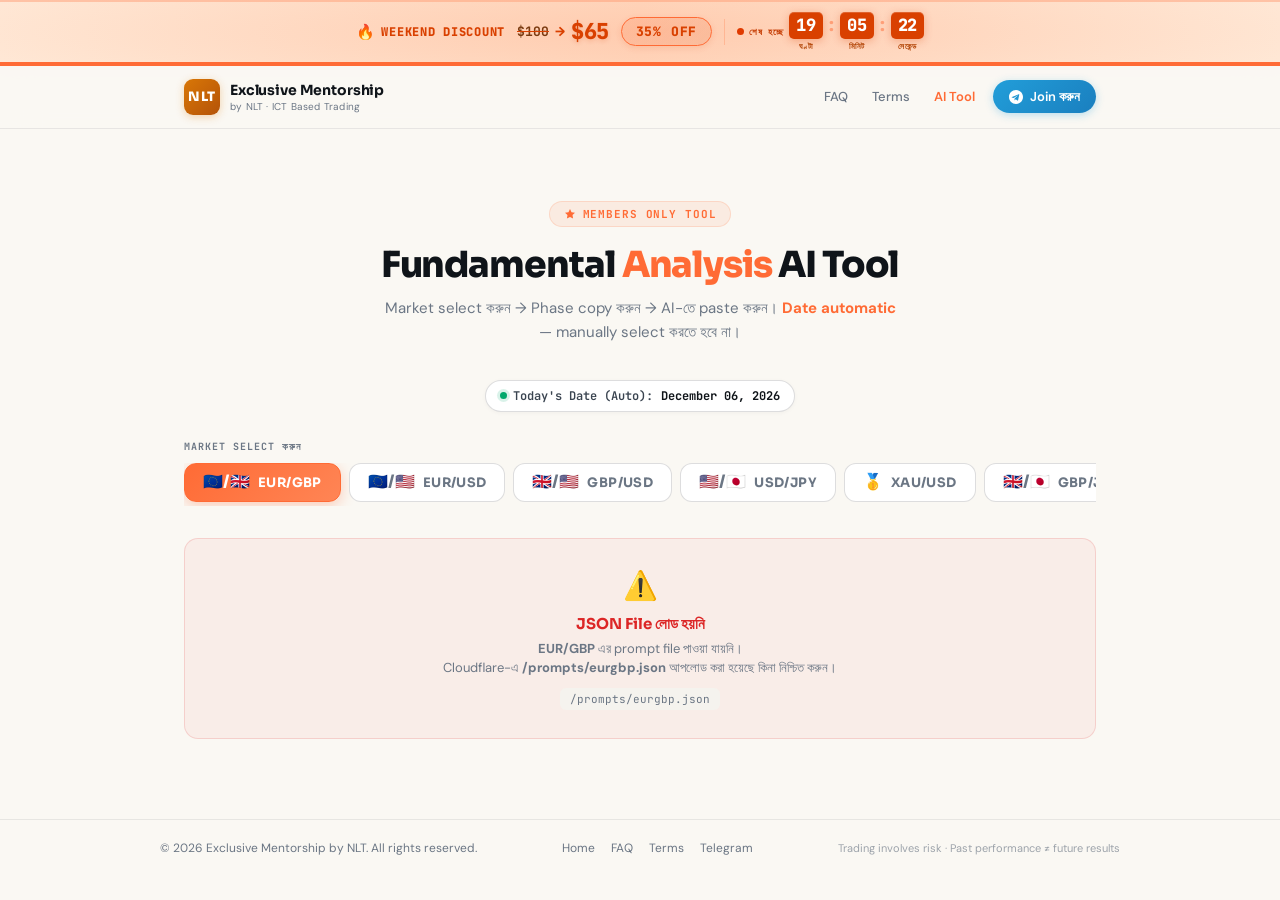
==== analysis.html @ 2c5c85c2 "Add analysis.html AI prompt tool Add a new responsive static page (analysis.html) implementing the "" ====
<!DOCTYPE html>
<html lang="bn-BD">
<head>
<meta charset="utf-8"/>
<meta content="width=device-width,initial-scale=1.0" name="viewport"/>
<meta name="theme-color" content="#faf8f3"/>
<title>AI Analysis Tool — Exclusive Mentorship by NLT</title>
<meta content="Fundamental Analysis AI Prompt Tool — Market select করুন, Phase copy করুন।" name="description"/>
<link rel="preconnect" href="https://fonts.googleapis.com"/>
<link rel="preconnect" href="https://fonts.gstatic.com" crossorigin/>
<link href="https://fonts.googleapis.com/css2?family=Sora:wght@400;500;600;700;800&family=DM+Sans:wght@400;500;600;700&family=JetBrains+Mono:wght@500;600;700&display=swap" rel="stylesheet"/>
<link href="data:image/svg+xml,%3Csvg xmlns='http://www.w3.org/2000/svg' viewBox='0 0 36 36'%3E%3Crect width='36' height='36' rx='9' fill='url(%23g)'/%3E%3Cdefs%3E%3ClinearGradient id='g' x1='0' y1='0' x2='1' y2='1'%3E%3Cstop offset='0%25' stop-color='%23d97706'/%3E%3Cstop offset='100%25' stop-color='%23b45309'/%3E%3C/linearGradient%3E%3C/defs%3E%3Ctext x='18' y='24' text-anchor='middle' font-family='system-ui' font-size='13' font-weight='800' fill='white'%3ENLT%3C/text%3E%3C/svg%3E" rel="icon" type="image/svg+xml"/>
<style>
*,*::before,*::after{box-sizing:border-box;margin:0;padding:0}
:root{
  --bg:#faf8f3;--bg-card:#ffffff;--bg-elevated:#f5f3ee;--bg-surface:#f0ebe3;
  --ink:#0f1419;--ink-2:#3a4450;--ink-3:#6b7684;
  --line:rgba(15,20,25,.08);--line-s:rgba(15,20,25,.14);
  --amber:#ff6b35;--amber-s:#ff8555;--amber-dim:rgba(255,107,53,.09);--amber-b:rgba(255,107,53,.16);
  --blue:#0066ff;--blue-s:#3385ff;--blue-dim:rgba(0,102,255,.09);--blue-b:rgba(0,102,255,.15);
  --green:#00a86b;--green-s:#33bb7f;
  --H:'Sora',sans-serif;--B:'DM Sans',sans-serif;--M:'JetBrains Mono',monospace;
  --mw:960px;--r:14px;
}
html{scroll-behavior:smooth}
body{font-family:var(--B);color:var(--ink-2);background:var(--bg);-webkit-font-smoothing:antialiased;overflow-x:hidden}
a{color:inherit;text-decoration:none}
*{-webkit-tap-highlight-color:transparent}
a,button{touch-action:manipulation}

/* ══ DISCOUNT BAR ══ */
.disc-bar{background:linear-gradient(90deg,#ffe8d6,#ffd9c0,#ffe8d6);border-bottom:4px solid #ff6b35;border-top:2px solid rgba(255,107,53,.3);padding:10px 20px;display:flex;align-items:center;justify-content:center;gap:12px;flex-wrap:wrap;position:relative;overflow:hidden;box-shadow:0 4px 16px rgba(255,107,53,.18)}
.disc-bar::before{content:'';position:absolute;inset:0;background:radial-gradient(ellipse 60% 100% at 50%,rgba(255,107,53,.12),transparent);pointer-events:none}
.disc-bar.disc-urgent{animation:discPulse 1.2s ease-in-out infinite;box-shadow:0 6px 24px rgba(255,107,53,.32)}
@keyframes discPulse{0%,100%{transform:translateY(0);box-shadow:0 6px 24px rgba(255,107,53,.32)}50%{transform:translateY(-2px);box-shadow:0 8px 28px rgba(255,107,53,.42)}}
.disc-fl{font-family:var(--M);font-size:12px;font-weight:900;color:#d94000;letter-spacing:.06em;text-transform:uppercase;position:relative;z-index:1;white-space:nowrap;display:inline-flex;align-items:center;gap:6px}
.disc-fl-fire{font-size:15px;display:inline-block;animation:fireAnim 1s ease-in-out infinite}
@keyframes fireAnim{0%,100%{transform:scaleY(1) rotate(-2deg)}50%{transform:scaleY(1.08) rotate(2deg)}}
.disc-price-group{display:inline-flex;align-items:center;gap:6px;position:relative;z-index:1}
.disc-orig{font-family:var(--M);font-size:13px;font-weight:700;color:#7a3a10;text-decoration:line-through;text-decoration-color:#d94000}
.disc-arr{color:#d94000;font-weight:900;font-size:13px;animation:arrBounce .7s ease-in-out infinite}
@keyframes arrBounce{0%,100%{transform:translateX(0)}50%{transform:translateX(4px)}}
.disc-now{font-family:var(--M);font-size:22px;font-weight:900;color:#d94000;letter-spacing:-.02em;text-shadow:0 2px 4px rgba(217,64,0,.18)}
.disc-badge{display:inline-flex;align-items:center;justify-content:center;font-family:var(--M);font-size:13px;font-weight:900;letter-spacing:.06em;text-transform:uppercase;background:linear-gradient(135deg,rgba(255,107,53,.18),rgba(217,64,0,.13));color:#d94000;border:1.5px solid #ff6b35;padding:5px 14px;border-radius:100px;position:relative;z-index:1;box-shadow:0 2px 6px rgba(217,64,0,.12)}
.disc-vdiv{width:1px;height:26px;background:rgba(255,107,53,.25);flex-shrink:0;position:relative;z-index:1}
.disc-timer-wrap{display:inline-flex;align-items:center;gap:6px;position:relative;z-index:1}
.disc-timer-lbl{font-family:var(--M);font-size:9px;font-weight:700;color:#c43a00;letter-spacing:.07em;text-transform:uppercase;white-space:nowrap;display:inline-flex;align-items:center;gap:5px}
.disc-timer-lbl::before{content:'';width:7px;height:7px;border-radius:50%;background:#e03a00;flex-shrink:0;animation:timerDot .9s ease-in-out infinite}
@keyframes timerDot{0%,100%{opacity:1;transform:scale(1)}50%{opacity:.4;transform:scale(.7)}}
.disc-clock{display:inline-flex;align-items:center;gap:2px}
.disc-unit{display:flex;flex-direction:column;align-items:center;gap:2px}
.disc-d{font-family:var(--M);font-size:17px;font-weight:900;color:#fff;background:#d94000;padding:4px 7px;border-radius:5px;min-width:32px;text-align:center;line-height:1.1;letter-spacing:-.01em;font-variant-numeric:tabular-nums;box-shadow:0 2px 8px rgba(217,64,0,.3),inset 0 1px 0 rgba(255,255,255,.18);display:block}
.disc-d.flip{animation:digitFlip .22s ease-in-out}
@keyframes digitFlip{0%{transform:scaleY(1);opacity:1}40%{transform:scaleY(0);opacity:0}60%{transform:scaleY(0);opacity:0}100%{transform:scaleY(1);opacity:1}}
.disc-u-lbl{font-family:var(--M);font-size:7.5px;font-weight:700;color:#b04000;letter-spacing:.04em;text-transform:uppercase}
.disc-sep2{font-family:var(--M);font-size:18px;font-weight:900;color:rgba(255,107,53,.5);margin:0 1px;align-self:flex-start;padding-top:2px;line-height:1.25}
.disc-bar.disc-urgent .disc-d{background:#c00000;animation:urgentFlash 0.65s ease-in-out infinite}
@keyframes urgentFlash{0%,100%{opacity:1}50%{opacity:.7}}
@media(max-width:680px){.disc-fl,.disc-vdiv{display:none}}
@media(max-width:520px){.disc-bar{padding:7px 10px;gap:7px}.disc-d{font-size:14px;min-width:27px;padding:3px 5px}.disc-sep2{font-size:15px}.disc-u-lbl{font-size:7px}.disc-now{font-size:18px}.disc-badge{font-size:10px;padding:4px 9px}}
@media(max-width:400px){.disc-orig,.disc-arr{display:none}}

/* ══ STICKY HEADER ══ */
.sticky-header{position:sticky;top:0;z-index:200}

/* ══ NAVBAR ══ */
.navbar{position:relative;background:rgba(250,248,243,.92);backdrop-filter:blur(20px);-webkit-backdrop-filter:blur(20px);border-bottom:1px solid var(--line);transition:box-shadow .3s}
.navbar.scrolled{box-shadow:0 2px 12px rgba(0,0,0,.08)}
.nav-inner{max-width:var(--mw);margin:0 auto;height:62px;display:flex;align-items:center;justify-content:space-between;padding:0 24px}
.nav-logo{display:flex;align-items:center;gap:10px;cursor:pointer}
.nav-logo-mark{font-family:var(--H);font-size:13px;font-weight:800;color:#fff;background:linear-gradient(135deg,#d97706,#b45309);width:36px;height:36px;border-radius:9px;display:flex;align-items:center;justify-content:center;letter-spacing:.04em;box-shadow:0 2px 8px rgba(217,119,6,.3);flex-shrink:0}
.nav-logo-name{display:block;font-family:var(--H);font-size:14px;font-weight:700;color:var(--ink);letter-spacing:-.01em}
.nav-logo-sub{display:block;font-size:10px;color:var(--ink-3);letter-spacing:.02em;margin-top:1px}
.nav-right{display:flex;align-items:center;gap:4px}
.nav-link{font-family:var(--B);font-size:13px;font-weight:500;color:var(--ink-3);padding:6px 10px;border-radius:8px;transition:color .2s,background .2s;position:relative}
.nav-link:hover{color:var(--ink);background:var(--bg-elevated)}
.nav-link.active{color:var(--amber);font-weight:600}
.nav-cta{display:inline-flex;align-items:center;gap:7px;font-family:var(--B);font-size:13px;font-weight:600;color:#fff;background:linear-gradient(135deg,#229ed9,#1a7fbf);padding:8px 16px;border-radius:100px;margin-left:4px;transition:transform .2s,box-shadow .2s;box-shadow:0 2px 8px rgba(34,158,217,.3)}
.nav-cta:hover{transform:translateY(-2px);box-shadow:0 4px 14px rgba(34,158,217,.4)}
@media(max-width:520px){.nav-link{display:none}.nav-inner{padding:0 16px}}

/* ══ SECTION PROGRESS ══ */
.section-progress{position:fixed;top:0;left:0;height:2px;background:linear-gradient(90deg,#ff6b35,#ffb347);z-index:9999;width:0%;transition:width .1s linear;box-shadow:0 0 8px rgba(255,107,53,.6)}

/* ══ MAIN ══ */
main{max-width:var(--mw);margin:0 auto;padding:40px 24px 80px}

/* ══ PAGE HEADER ══ */
.pg-hdr{padding:32px 0 36px;text-align:center}
.pg-hdr-badge{display:inline-flex;align-items:center;gap:7px;font-family:var(--M);font-size:11px;font-weight:700;letter-spacing:.08em;text-transform:uppercase;color:var(--amber);background:var(--amber-dim);border:1px solid var(--amber-b);padding:5px 14px;border-radius:100px;margin-bottom:16px}
.pg-hdr h1{font-family:var(--H);font-size:clamp(24px,4vw,36px);font-weight:800;color:var(--ink);letter-spacing:-.03em;line-height:1.2;margin-bottom:10px}
.pg-hdr h1 em{color:var(--amber);font-style:normal}
.pg-hdr p{font-size:15px;color:var(--ink-3);max-width:520px;margin:0 auto;line-height:1.6}

/* ══ DATE DISPLAY ══ */
.date-bar{display:flex;align-items:center;justify-content:center;gap:8px;margin-bottom:28px}
.date-pill{display:inline-flex;align-items:center;gap:6px;font-family:var(--M);font-size:12px;font-weight:600;color:var(--ink-2);background:var(--bg-card);border:1px solid var(--line-s);padding:7px 14px;border-radius:100px;box-shadow:0 1px 4px rgba(0,0,0,.04)}
.date-dot{width:7px;height:7px;border-radius:50%;background:var(--green);box-shadow:0 0 0 3px rgba(0,168,107,.15);flex-shrink:0;animation:liveDot 1.5s ease-in-out infinite}
@keyframes liveDot{0%,100%{opacity:1}50%{opacity:.4}}

/* ══ MARKET TABS ══ */
.mkt-bar{margin-bottom:32px}
.mkt-bar-lbl{font-family:var(--M);font-size:10px;font-weight:700;letter-spacing:.1em;text-transform:uppercase;color:var(--ink-3);margin-bottom:10px}
.mkt-tabs{display:flex;gap:8px;overflow-x:auto;padding-bottom:4px;-webkit-overflow-scrolling:touch;scrollbar-width:none}
.mkt-tabs::-webkit-scrollbar{display:none}
.mkt-tab{display:inline-flex;align-items:center;gap:8px;font-family:var(--H);font-size:13px;font-weight:700;white-space:nowrap;padding:10px 18px;border-radius:12px;border:1.5px solid var(--line-s);background:var(--bg-card);color:var(--ink-3);cursor:pointer;transition:all .22s;flex-shrink:0}
.mkt-tab:hover{border-color:var(--amber-b);color:var(--ink);background:var(--amber-dim)}
.mkt-tab.active{background:linear-gradient(135deg,var(--amber),var(--amber-s));border-color:var(--amber);color:#fff;box-shadow:0 4px 14px rgba(255,107,53,.3)}
.mkt-tab-icon{font-size:16px;line-height:1}
.mkt-tab-pair{letter-spacing:.03em}

/* ══ PHASE CONTAINER ══ */
.phases-wrap{display:flex;flex-direction:column;gap:16px}

/* ══ PHASE CARD ══ */
.phase-card{background:var(--bg-card);border:1.5px solid var(--line);border-radius:var(--r);overflow:hidden;transition:border-color .25s,box-shadow .25s}
.phase-card:hover{border-color:rgba(255,107,53,.2)}
.phase-card.p6-card{border-color:rgba(255,107,53,.25);background:linear-gradient(135deg,rgba(255,107,53,.02),var(--bg-card))}

.phase-hdr{display:flex;align-items:center;gap:14px;padding:18px 20px;cursor:pointer;user-select:none}
.phase-hdr:hover .phase-chevron{transform:rotate(5deg)}
.phase-card.open .phase-hdr{border-bottom:1px solid var(--line)}
.phase-card.open .phase-chevron{transform:rotate(180deg)!important}

.phase-num{font-family:var(--M);font-size:11px;font-weight:800;letter-spacing:.06em;min-width:72px;padding:6px 12px;border-radius:8px;text-align:center;flex-shrink:0}
.phase-num.n1{background:rgba(0,102,255,.1);color:#0066ff;border:1px solid rgba(0,102,255,.2)}
.phase-num.n2{background:rgba(0,168,107,.1);color:#00a86b;border:1px solid rgba(0,168,107,.2)}
.phase-num.n3{background:rgba(130,80,220,.1);color:#7c3aed;border:1px solid rgba(130,80,220,.2)}
.phase-num.n4{background:rgba(234,88,12,.1);color:#ea580c;border:1px solid rgba(234,88,12,.2)}
.phase-num.n5{background:rgba(220,38,38,.1);color:#dc2626;border:1px solid rgba(220,38,38,.2)}
.phase-num.n6{background:linear-gradient(135deg,rgba(255,107,53,.15),rgba(217,64,0,.1));color:#d94000;border:1px solid rgba(255,107,53,.3)}

.phase-meta{flex:1;min-width:0}
.phase-title{font-family:var(--H);font-size:14px;font-weight:700;color:var(--ink);letter-spacing:-.01em}
.phase-sub{font-size:12px;color:var(--ink-3);margin-top:2px}

.phase-chevron{width:20px;height:20px;color:var(--ink-3);flex-shrink:0;transition:transform .3s cubic-bezier(.22,1,.36,1)}

.phase-body{display:none;padding:20px}
.phase-card.open .phase-body{display:block;animation:bodyIn .25s ease}
@keyframes bodyIn{from{opacity:0;transform:translateY(-6px)}to{opacity:1;transform:translateY(0)}}

/* ══ PROMPT AREA ══ */
.prompt-label{font-family:var(--M);font-size:10px;font-weight:700;letter-spacing:.1em;text-transform:uppercase;color:var(--ink-3);margin-bottom:8px;display:flex;align-items:center;gap:6px}
.prompt-label::before{content:'';width:3px;height:12px;background:var(--amber);border-radius:2px}
.prompt-text{width:100%;min-height:180px;max-height:320px;font-family:var(--M);font-size:12px;line-height:1.65;color:var(--ink-2);background:var(--bg-elevated);border:1px solid var(--line);border-radius:10px;padding:14px;resize:vertical;outline:none;overflow-y:auto;white-space:pre-wrap;word-break:break-word;transition:border-color .2s}
.prompt-text:focus{border-color:var(--amber-b)}
.prompt-text::selection{background:rgba(255,107,53,.2)}

/* ══ PHASE 6 INPUTS ══ */
.p6-section-title{font-family:var(--H);font-size:13px;font-weight:700;color:var(--ink);margin-bottom:12px;display:flex;align-items:center;gap:8px}
.p6-section-title span{font-family:var(--M);font-size:10px;font-weight:700;letter-spacing:.08em;text-transform:uppercase;color:var(--amber);background:var(--amber-dim);padding:3px 8px;border-radius:5px}
.p6-inputs-grid{display:flex;flex-direction:column;gap:12px;margin-bottom:20px}
.p6-input-group label{display:flex;align-items:center;gap:7px;font-family:var(--M);font-size:11px;font-weight:700;color:var(--ink-2);margin-bottom:6px}
.p6-input-group label .lbl-num{font-family:var(--M);font-size:10px;font-weight:800;padding:2px 7px;border-radius:5px;color:#fff}
.lbl-n1{background:#0066ff}.lbl-n2{background:#00a86b}.lbl-n3{background:#7c3aed}.lbl-n4{background:#ea580c}.lbl-n5{background:#dc2626}
.p6-textarea{width:100%;height:100px;font-family:var(--M);font-size:11.5px;line-height:1.6;color:var(--ink-2);background:var(--bg-elevated);border:1px solid var(--line);border-radius:9px;padding:10px 13px;resize:vertical;outline:none;transition:border-color .2s,box-shadow .2s;placeholder-color:var(--ink-3)}
.p6-textarea:focus{border-color:var(--amber-b);box-shadow:0 0 0 3px var(--amber-dim)}
.p6-textarea::placeholder{color:var(--ink-3);font-style:normal}
.p6-divider{height:1px;background:var(--line);margin:20px 0}

/* ══ COPY BUTTON ══ */
.copy-row{display:flex;align-items:center;justify-content:space-between;flex-wrap:wrap;gap:10px;margin-top:16px}
.copy-hint{font-size:12px;color:var(--ink-3)}
.copy-hint strong{color:var(--amber);font-weight:600}
.btn-copy{display:inline-flex;align-items:center;gap:8px;font-family:var(--H);font-size:13px;font-weight:700;color:#fff;background:linear-gradient(135deg,var(--amber),var(--amber-s));border:none;padding:11px 22px;border-radius:100px;cursor:pointer;transition:transform .2s,box-shadow .2s;box-shadow:0 3px 12px rgba(255,107,53,.3);flex-shrink:0}
.btn-copy:hover{transform:translateY(-2px);box-shadow:0 5px 18px rgba(255,107,53,.4)}
.btn-copy:active{transform:translateY(0) scale(.97)}
.btn-copy.copied{background:linear-gradient(135deg,var(--green),var(--green-s));box-shadow:0 3px 12px rgba(0,168,107,.3)}
.btn-copy svg{flex-shrink:0;transition:transform .25s}
.btn-copy.copied svg{transform:scale(1.2)}

/* ══ LOADING STATE ══ */
.load-state{display:flex;flex-direction:column;align-items:center;justify-content:center;padding:64px 24px;gap:14px;text-align:center}
.load-spin{width:36px;height:36px;border:3px solid var(--line-s);border-top-color:var(--amber);border-radius:50%;animation:spin .75s linear infinite}
@keyframes spin{to{transform:rotate(360deg)}}
.load-txt{font-size:14px;color:var(--ink-3)}

/* ══ ERROR STATE ══ */
.err-state{background:rgba(220,38,38,.05);border:1.5px solid rgba(220,38,38,.15);border-radius:var(--r);padding:28px;text-align:center}
.err-icon{font-size:28px;margin-bottom:10px}
.err-title{font-family:var(--H);font-size:15px;font-weight:700;color:#dc2626;margin-bottom:6px}
.err-sub{font-size:13px;color:var(--ink-3);line-height:1.5}
.err-code{font-family:var(--M);font-size:11px;color:var(--ink-3);background:var(--bg-elevated);padding:4px 10px;border-radius:6px;margin-top:10px;display:inline-block}

/* ══ TOAST ══ */
.toast{position:fixed;bottom:24px;left:50%;transform:translateX(-50%) translateY(80px);background:var(--ink);color:#fff;font-family:var(--H);font-size:13px;font-weight:600;padding:10px 20px;border-radius:100px;box-shadow:0 4px 20px rgba(0,0,0,.2);z-index:9998;transition:transform .35s cubic-bezier(.22,1,.36,1),opacity .35s;opacity:0;white-space:nowrap}
.toast.show{transform:translateX(-50%) translateY(0);opacity:1}
.toast.success{background:linear-gradient(135deg,#00a86b,#00b87c)}
.toast.error{background:linear-gradient(135deg,#dc2626,#ef4444)}

/* ══ SCROLL REVEAL ══ */
.rv{opacity:0;transform:translateY(20px) scale(.99);transition:opacity .55s cubic-bezier(.22,1,.36,1),transform .55s cubic-bezier(.22,1,.36,1)}
.rv.on{opacity:1;transform:translateY(0) scale(1)}

/* ══ FOOTER ══ */
.ft{border-top:1px solid var(--line);padding:20px 24px}
.ft-bot{max-width:var(--mw);margin:0 auto;display:flex;align-items:center;justify-content:space-between;flex-wrap:wrap;gap:10px}
.ft-copy{font-size:12px;color:var(--ink-3)}
.ft-nav{display:flex;align-items:center;gap:16px}
.ft-nav a{font-size:12px;color:var(--ink-3);transition:color .2s}
.ft-nav a:hover{color:var(--amber)}
.ft-disc{font-size:11px;color:var(--ink-3);opacity:.65}
@media(max-width:640px){.ft-bot{flex-direction:column;text-align:center;gap:8px}}

/* ══ BTT ══ */
.btt{position:fixed;bottom:24px;right:24px;width:40px;height:40px;border-radius:50%;background:var(--bg-card);border:1.5px solid var(--line-s);color:var(--ink-3);cursor:pointer;display:flex;align-items:center;justify-content:center;opacity:0;pointer-events:none;transform:translateY(8px);transition:all .3s}
.btt.on{opacity:1;pointer-events:auto;transform:translateY(0)}
.btt:hover{border-color:var(--amber);color:var(--amber);background:var(--amber-dim)}

/* ══ RESPONSIVE ══ */
@media(max-width:640px){main{padding:28px 16px 60px}.pg-hdr{padding:20px 0 24px}.mkt-tab{padding:8px 14px;font-size:12px}.phase-body{padding:14px}.prompt-text{min-height:140px;font-size:11px}}

/* ══ TG PULSE ══ */
@keyframes tgPulse{0%,100%{box-shadow:0 4px 14px rgba(34,158,217,.3)}50%{box-shadow:0 4px 20px rgba(34,158,217,.5)}}
.tg-pulse{animation:tgPulse 2s ease-in-out infinite}
</style>
</head>
<body>
<div class="section-progress" id="sectionProgress"></div>

<!-- ════ STICKY HEADER ════ -->
<header class="sticky-header">
  <!-- DISCOUNT BAR -->
  <div class="disc-bar" id="discBar">
    <span class="disc-fl"><span class="disc-fl-fire">🔥</span><span id="discName">সীমিত সময়ের Offer</span></span>
    <span class="disc-price-group">
      <span class="disc-orig" id="dOrig"></span>
      <span class="disc-arr">→</span>
      <span class="disc-now" id="dNow"></span>
    </span>
    <span class="disc-badge" id="dSave"></span>
    <span class="disc-vdiv"></span>
    <span class="disc-timer-wrap">
      <span class="disc-timer-lbl">শেষ হচ্ছে</span>
      <span class="disc-clock">
        <span class="disc-unit"><span class="disc-d" id="tH">00</span><span class="disc-u-lbl">ঘণ্টা</span></span>
        <span class="disc-sep2">:</span>
        <span class="disc-unit"><span class="disc-d" id="tM">00</span><span class="disc-u-lbl">মিনিট</span></span>
        <span class="disc-sep2">:</span>
        <span class="disc-unit"><span class="disc-d" id="tS">00</span><span class="disc-u-lbl">সেকেন্ড</span></span>
      </span>
    </span>
  </div>
  <!-- NAVBAR -->
  <nav class="navbar" id="navbar">
    <div class="nav-inner">
      <a class="nav-logo" href="index.html">
        <div class="nav-logo-mark">NLT</div>
        <div><span class="nav-logo-name">Exclusive Mentorship</span><span class="nav-logo-sub">by NLT · ICT Based Trading</span></div>
      </a>
      <div class="nav-right">
        <a class="nav-link" href="faq.html">FAQ</a>
        <a class="nav-link" href="terms.html">Terms</a>
        <a class="nav-link active" href="analysis.html">AI Tool</a>
        <a class="nav-cta" href="https://t.me/AskNLT" target="_blank" rel="noopener noreferrer">
          <svg width="14" height="14" viewBox="0 0 24 24" fill="currentColor"><path d="M12 0C5.373 0 0 5.373 0 12s5.373 12 12 12 12-5.373 12-12S18.627 0 12 0zm5.562 8.248-2.01 9.456c-.148.658-.537.818-1.084.508l-3-2.21-1.447 1.394c-.16.16-.295.295-.605.295l.213-3.053 5.56-5.023c.242-.213-.054-.334-.373-.12l-6.87 4.326-2.962-.924c-.643-.204-.658-.643.136-.953l11.57-4.461c.537-.194 1.006.131.872.765z"/></svg>
          Join করুন
        </a>
      </div>
    </div>
  </nav>
</header>

<!-- ════ MAIN ════ -->
<main>
  <!-- PAGE HEADER -->
  <div class="pg-hdr rv">
    <div class="pg-hdr-badge">
      <svg width="12" height="12" viewBox="0 0 24 24" fill="currentColor"><path d="M12 2L15.09 8.26L22 9.27L17 14.14L18.18 21.02L12 17.77L5.82 21.02L7 14.14L2 9.27L8.91 8.26L12 2Z"/></svg>
      Members Only Tool
    </div>
    <h1>Fundamental <em>Analysis</em> AI Tool</h1>
    <p>Market select করুন → Phase copy করুন → AI-তে paste করুন। <strong style="color:var(--amber)">Date automatic</strong> — manually select করতে হবে না।</p>
  </div>

  <!-- DATE BAR -->
  <div class="date-bar rv">
    <div class="date-pill">
      <span class="date-dot"></span>
      <span>Today's Date (Auto): </span>
      <strong id="liveDateDisplay" style="color:var(--ink);margin-left:2px">—</strong>
    </div>
  </div>

  <!-- MARKET TABS -->
  <div class="mkt-bar rv">
    <div class="mkt-bar-lbl">Market Select করুন</div>
    <div class="mkt-tabs" id="mktTabs">
      <!-- Generated by JS -->
    </div>
  </div>

  <!-- PHASES CONTAINER -->
  <div class="phases-wrap" id="phasesWrap">
    <div class="load-state">
      <div class="load-spin"></div>
      <div class="load-txt">Market select করুন উপর থেকে…</div>
    </div>
  </div>
</main>

<!-- ════ FOOTER ════ -->
<footer class="ft">
  <div class="ft-bot">
    <span class="ft-copy">© 2026 Exclusive Mentorship by NLT. All rights reserved.</span>
    <nav class="ft-nav">
      <a href="index.html">Home</a>
      <a href="faq.html">FAQ</a>
      <a href="terms.html">Terms</a>
      <a href="https://t.me/AskNLT" target="_blank" rel="noopener noreferrer">Telegram</a>
    </nav>
    <span class="ft-disc">Trading involves risk · Past performance ≠ future results</span>
  </div>
</footer>

<button class="btt" id="btt" onclick="scrollTo({top:0,behavior:'smooth'})" aria-label="Back to top">
  <svg fill="none" stroke="currentColor" stroke-width="2.5" viewBox="0 0 24 24" width="16" height="16"><path d="M18 15l-6-6-6 6"/></svg>
</button>
<div class="toast" id="toast"></div>

<script>
/* ══════════════════════════════════
   ▶ CONFIGURATION — Edit here only
══════════════════════════════════ */
var MARKETS = [
  { id:'eurgbp', label:'EUR/GBP', icon:'🇪🇺/🇬🇧', file:'/prompts/eurgbp.json' },
  { id:'eurusd', label:'EUR/USD', icon:'🇪🇺/🇺🇸', file:'/prompts/eurusd.json' },
  { id:'gbpusd', label:'GBP/USD', icon:'🇬🇧/🇺🇸', file:'/prompts/gbpusd.json' },
  { id:'usdjpy', label:'USD/JPY', icon:'🇺🇸/🇯🇵', file:'/prompts/usdjpy.json' },
  { id:'xauusd', label:'XAU/USD', icon:'🥇',        file:'/prompts/xauusd.json' },
  { id:'gbpjpy', label:'GBP/JPY', icon:'🇬🇧/🇯🇵', file:'/prompts/gbpjpy.json' },
];

var PHASES = [
  { key:'phase1',            num:'Phase 01', numClass:'n1', title:'Central Bank Policy',   sub:'Divergence Analysis · Live Web Research',  icon:'🏦' },
  { key:'phase2',            num:'Phase 02', numClass:'n2', title:'Yield Differentials',   sub:'Bond Spread · Gilt vs Bund',                icon:'📊' },
  { key:'phase3',            num:'Phase 03', numClass:'n3', title:'Economic Momentum',     sub:'Data Calendar · Surprise Index',            icon:'📈' },
  { key:'phase4',            num:'Phase 04', numClass:'n4', title:'Sentiment & COT',       sub:'Positioning · IG Retail · FX Options',      icon:'🎯' },
  { key:'phase5',            num:'Phase 05', numClass:'n5', title:'Macro & Geo Risk',      sub:'Energy · Gold · Equity · Risk Rating',      icon:'⚠️' },
  { key:'phase6_master_bias',num:'Phase 06', numClass:'n6', title:'Master Bias Synthesis', sub:'Final Bias · Confidence Score · Entry Window',icon:'🔮', isMaster:true },
];

/* Phase 6 input labels */
var P6_LABELS = [
  { key:'P1_OUTPUT', num:'n1', label:'Phase 1 Output', hint:'Policy Divergence (CB Research) paste করুন' },
  { key:'P2_OUTPUT', num:'n2', label:'Phase 2 Output', hint:'Yield Differentials paste করুন' },
  { key:'P3_OUTPUT', num:'n3', label:'Phase 3 Output', hint:'Economic Momentum paste করুন' },
  { key:'P4_OUTPUT', num:'n4', label:'Phase 4 Output', hint:'Sentiment & COT paste করুন' },
  { key:'P5_OUTPUT', num:'n5', label:'Phase 5 Output', hint:'Macro Risk paste করুন' },
];

/* ══════════════════════════════════
   ▶ DATE UTILITY
══════════════════════════════════ */
function getFormattedDate() {
  var d = new Date();
  var months = ['January','February','March','April','May','June',
                'July','August','September','October','November','December'];
  var day   = String(d.getDate()).padStart(2,'0');
  var month = months[d.getMonth()];
  var year  = d.getFullYear();
  return month + ' ' + day + ', ' + year;
}
function injectDate(txt) {
  return txt.replace(/\[CURRENT_DATE\]/g, getFormattedDate());
}

/* ══════════════════════════════════
   ▶ TOAST
══════════════════════════════════ */
var toastTimer;
function showToast(msg, type) {
  var t = document.getElementById('toast');
  t.textContent = msg;
  t.className = 'toast ' + (type||'success') + ' show';
  clearTimeout(toastTimer);
  toastTimer = setTimeout(function(){ t.className = 'toast'; }, 2600);
}

/* ══════════════════════════════════
   ▶ COPY TO CLIPBOARD
══════════════════════════════════ */
function copyText(text, btn) {
  if (!text.trim()) { showToast('Prompt empty!','error'); return; }
  var prom;
  if (navigator.clipboard && window.isSecureContext) {
    prom = navigator.clipboard.writeText(text);
  } else {
    var ta = document.createElement('textarea');
    ta.value = text;
    ta.style.position = 'fixed';
    ta.style.left = '-9999px';
    document.body.appendChild(ta);
    ta.focus(); ta.select();
    try { document.execCommand('copy'); prom = Promise.resolve(); }
    catch(e){ prom = Promise.reject(e); }
    document.body.removeChild(ta);
  }
  prom.then(function(){
    btn.classList.add('copied');
    btn.innerHTML = '<svg width="14" height="14" viewBox="0 0 24 24" fill="none" stroke="currentColor" stroke-width="2.5"><polyline points="20 6 9 17 4 12"/></svg> Copied!';
    showToast('✅ Prompt copied! AI-তে paste করুন।');
    setTimeout(function(){
      btn.classList.remove('copied');
      btn.innerHTML = copyBtnInner('copy');
    }, 2200);
  }).catch(function(){
    showToast('Copy failed — manually select করুন','error');
  });
}

function copyBtnInner(label) {
  return '<svg width="14" height="14" viewBox="0 0 24 24" fill="none" stroke="currentColor" stroke-width="2"><rect x="9" y="9" width="13" height="13" rx="2"/><path d="M5 15H4a2 2 0 01-2-2V4a2 2 0 012-2h9a2 2 0 012 2v1"/></svg> '+(label||'Prompt Copy করুন');
}

/* ══════════════════════════════════
   ▶ RENDER PHASES
══════════════════════════════════ */
function renderPhases(data, marketLabel) {
  var wrap = document.getElementById('phasesWrap');
  var html = '';

  PHASES.forEach(function(p, idx) {
    var raw = data[p.key] || '';
    if (!raw) return;

    var isMaster = !!p.isMaster;
    var cardId   = 'pc-' + p.key;

    html += '<div class="phase-card rv' + (isMaster ? ' p6-card' : '') + '" id="' + cardId + '">';

    /* ── Header ── */
    html += '<div class="phase-hdr" onclick="togglePhase(\'' + cardId + '\')">';
    html += '<div class="phase-num ' + p.numClass + '">' + p.num + '</div>';
    html += '<div class="phase-meta"><div class="phase-title">' + p.icon + ' ' + p.title + '</div>';
    html += '<div class="phase-sub">' + p.sub + '</div></div>';
    html += '<svg class="phase-chevron" viewBox="0 0 24 24" fill="none" stroke="currentColor" stroke-width="2.5"><polyline points="6 9 12 15 18 9"/></svg>';
    html += '</div>';

    /* ── Body ── */
    html += '<div class="phase-body" id="body-' + p.key + '">';

    if (isMaster) {
      /* Phase 6: P1-P5 inputs */
      html += '<div class="p6-section-title">Phase 1–5 Outputs Paste করুন <span>Required</span></div>';
      html += '<div class="p6-inputs-grid">';
      P6_LABELS.forEach(function(pl){
        html += '<div class="p6-input-group">';
        html += '<label><span class="lbl-num lbl-' + pl.num + '">' + pl.label + '</span>' + pl.hint + '</label>';
        html += '<textarea class="p6-textarea" id="inp-' + pl.key + '" placeholder="' + pl.hint + '" oninput="updateP6Preview()"></textarea>';
        html += '</div>';
      });
      html += '</div>';
      html += '<div class="p6-divider"></div>';
    }

    /* Prompt display */
    html += '<div class="prompt-label">Assembled Prompt</div>';
    var displayText = injectDate(raw);
    html += '<textarea class="prompt-text" id="pt-' + p.key + '" readonly spellcheck="false">' + escHtml(displayText) + '</textarea>';

    /* Copy row */
    html += '<div class="copy-row">';
    html += '<div class="copy-hint">📅 Date: <strong>' + getFormattedDate() + '</strong> (auto-injected)</div>';
    html += '<button class="btn-copy" id="cbtn-' + p.key + '" onclick="doCopy(\'' + p.key + '\',' + isMaster + ')">';
    html += copyBtnInner(isMaster ? 'Master Bias Copy করুন' : 'Prompt Copy করুন');
    html += '</button>';
    html += '</div>';

    html += '</div>'; /* end phase-body */
    html += '</div>'; /* end phase-card */
  });

  wrap.innerHTML = html || '<div class="err-state"><div class="err-icon">📭</div><div class="err-title">No phases found</div><div class="err-sub">JSON file-এ phase key গুলো সঠিকভাবে আছে কিনা check করুন।</div></div>';

  /* Reveal */
  setTimeout(function(){
    wrap.querySelectorAll('.rv').forEach(function(el, i){
      el.style.transitionDelay = (i * .07) + 's';
      el.classList.add('on');
    });
  }, 60);

  /* Auto-open first phase */
  var first = document.getElementById('pc-phase1');
  if (first) togglePhase('pc-phase1');
}

/* ══════════════════════════════════
   ▶ TOGGLE PHASE
══════════════════════════════════ */
function togglePhase(cardId) {
  var card = document.getElementById(cardId);
  if (!card) return;
  card.classList.toggle('open');
}

/* ══════════════════════════════════
   ▶ DO COPY
══════════════════════════════════ */
function doCopy(phaseKey, isMaster) {
  /* Get base prompt text */
  var ptEl = document.getElementById('pt-' + phaseKey);
  if (!ptEl) return;

  /* Start from raw prompt with date already injected */
  var text = ptEl.value;

  if (isMaster) {
    /* Inject P1–P5 outputs */
    P6_LABELS.forEach(function(pl){
      var ta = document.getElementById('inp-' + pl.key);
      var val = ta ? ta.value.trim() : '';
      /* Replace placeholder */
      var re = new RegExp('\\[' + pl.key + '\\]', 'g');
      text = text.replace(re, val || '[' + pl.key + ' — paste করুন]');
    });
  }

  var btn = document.getElementById('cbtn-' + phaseKey);
  copyText(text, btn);
}

/* ══════════════════════════════════
   ▶ UPDATE PHASE 6 PREVIEW (live)
══════════════════════════════════ */
function updateP6Preview() {
  var ptEl = document.getElementById('pt-phase6_master_bias');
  if (!ptEl) return;
  /* Re-get original from stored data */
  var raw = window._currentData && window._currentData['phase6_master_bias'];
  if (!raw) return;
  var text = injectDate(raw);
  P6_LABELS.forEach(function(pl){
    var ta = document.getElementById('inp-' + pl.key);
    var val = ta ? ta.value.trim() : '';
    var re = new RegExp('\\[' + pl.key + '\\]', 'g');
    text = text.replace(re, val || '[' + pl.key + ']');
  });
  ptEl.value = text;
}

/* ══════════════════════════════════
   ▶ HTML ESCAPE
══════════════════════════════════ */
function escHtml(s){
  return s.replace(/&/g,'&amp;').replace(/</g,'&lt;').replace(/>/g,'&gt;');
}

/* ══════════════════════════════════
   ▶ LOAD MARKET JSON
══════════════════════════════════ */
var _cache = {};

function loadMarket(mkt) {
  var wrap = document.getElementById('phasesWrap');

  /* Show loading */
  wrap.innerHTML = '<div class="load-state"><div class="load-spin"></div><div class="load-txt">' + mkt.label + ' prompts লোড হচ্ছে…</div></div>';

  /* Use cache */
  if (_cache[mkt.id]) {
    window._currentData = _cache[mkt.id];
    renderPhases(_cache[mkt.id], mkt.label);
    return;
  }

  fetch(mkt.file + '?v=' + Date.now())
    .then(function(r){
      if (!r.ok) throw new Error('HTTP ' + r.status);
      return r.json();
    })
    .then(function(data){
      _cache[mkt.id] = data;
      window._currentData = data;
      renderPhases(data, mkt.label);
    })
    .catch(function(err){
      wrap.innerHTML = '<div class="err-state">'
        + '<div class="err-icon">⚠️</div>'
        + '<div class="err-title">JSON File লোড হয়নি</div>'
        + '<div class="err-sub"><strong>' + mkt.label + '</strong> এর prompt file পাওয়া যায়নি।<br>Cloudflare-এ <strong>' + mkt.file + '</strong> আপলোড করা হয়েছে কিনা নিশ্চিত করুন।</div>'
        + '<div class="err-code">' + mkt.file + '</div>'
        + '</div>';
    });
}

/* ══════════════════════════════════
   ▶ MARKET TABS INIT
══════════════════════════════════ */
var _activeMkt = null;

function selectMarket(id) {
  if (_activeMkt === id) return;
  _activeMkt = id;

  /* Update tab styles */
  document.querySelectorAll('.mkt-tab').forEach(function(t){
    t.classList.toggle('active', t.dataset.id === id);
  });

  var mkt = MARKETS.find(function(m){ return m.id === id; });
  if (mkt) loadMarket(mkt);
}

(function initTabs(){
  var tabsEl = document.getElementById('mktTabs');
  MARKETS.forEach(function(m){
    var btn = document.createElement('button');
    btn.className = 'mkt-tab';
    btn.dataset.id = m.id;
    btn.innerHTML = '<span class="mkt-tab-icon">' + m.icon + '</span><span class="mkt-tab-pair">' + m.label + '</span>';
    btn.onclick = function(){ selectMarket(m.id); };
    tabsEl.appendChild(btn);
  });

  /* Auto-select first market */
  if (MARKETS.length) selectMarket(MARKETS[0].id);
})();

/* ══════════════════════════════════
   ▶ DISCOUNT + TIMER
══════════════════════════════════ */
(function(){
  var ORIG = 100;
  function getDailyDiscount(){
    var now = new Date();
    var seed = now.getUTCFullYear()*10000+(now.getUTCMonth()+1)*100+now.getUTCDate();
    seed = ((seed^(seed>>>16))*0x45d9f3b)>>>0;
    seed = ((seed^(seed>>>16))*0x45d9f3b)>>>0;
    seed = seed^(seed>>>16);
    return 31+(seed%11);
  }
  var disc = getDailyDiscount();
  var CURR = Math.round(ORIG*(1-disc/100));
  function setTxt(id,v){var e=document.getElementById(id);if(e)e.textContent=v;}
  setTxt('dOrig','$'+ORIG); setTxt('dNow','$'+CURR); setTxt('dSave',disc+'% OFF');
  var dayNames=['Weekend Discount','Welcome Discount','Fortune Discount','Fortune Discount','Fortune Discount','Jumma Discount','Weekend Discount'];
  setTxt('discName',dayNames[new Date().getUTCDay()]);
  function pad(n){return n<10?'0'+n:''+n;}
  function animSet(id,val){
    var el=document.getElementById(id); if(!el)return;
    var v=pad(val);
    if(el.textContent!==v){el.classList.remove('flip');void el.offsetWidth;el.classList.add('flip');el.textContent=v;}
  }
  function tick(){
    var now=new Date();
    var end=new Date(Date.UTC(now.getUTCFullYear(),now.getUTCMonth(),now.getUTCDate()+1,0,0,0));
    var diff=Math.max(0,end-now);
    animSet('tH',Math.floor(diff/3600000));
    animSet('tM',Math.floor((diff%3600000)/60000));
    animSet('tS',Math.floor((diff%60000)/1000));
    var bar=document.getElementById('discBar');
    if(bar) bar.classList.toggle('disc-urgent',Math.floor(diff/3600000)<1);
  }
  tick(); setInterval(tick,1000);
})();

/* ══════════════════════════════════
   ▶ DATE DISPLAY
══════════════════════════════════ */
document.getElementById('liveDateDisplay').textContent = getFormattedDate();

/* ══════════════════════════════════
   ▶ NAVBAR SCROLL
══════════════════════════════════ */
var nb = document.getElementById('navbar');
window.addEventListener('scroll', function(){ nb && nb.classList.toggle('scrolled', scrollY>20); }, {passive:true});

/* ══════════════════════════════════
   ▶ SCROLL PROGRESS
══════════════════════════════════ */
var prog = document.getElementById('sectionProgress');
if(prog){
  window.addEventListener('scroll',function(){
    var s=(document.documentElement.scrollTop/(document.documentElement.scrollHeight-window.innerHeight))*100;
    prog.style.width=Math.min(100,s)+'%';
  },{passive:true});
}

/* ══════════════════════════════════
   ▶ BTT
══════════════════════════════════ */
(function(){
  var b=document.getElementById('btt');
  if(!b)return;
  window.addEventListener('scroll',function(){b.classList.toggle('on',scrollY>400);},{passive:true});
})();

/* ══════════════════════════════════
   ▶ SCROLL REVEAL
══════════════════════════════════ */
var ro=new IntersectionObserver(function(e){
  e.forEach(function(x){if(x.isIntersecting){x.target.classList.add('on');ro.unobserve(x.target);}});
},{threshold:.08,rootMargin:'0px 0px -20px 0px'});
document.querySelectorAll('.rv').forEach(function(el,i){
  el.style.transitionDelay=(i%5)*.07+'s';
  ro.observe(el);
});
setTimeout(function(){document.querySelectorAll('.rv:not(.on)').forEach(function(el){el.classList.add('on');});},1400);

/* ══════════════════════════════════
   ▶ TG PULSE
══════════════════════════════════ */
document.querySelectorAll('a[href*="t.me"]').forEach(function(b){b.classList.add('tg-pulse');});
</script>
</body>
</html>
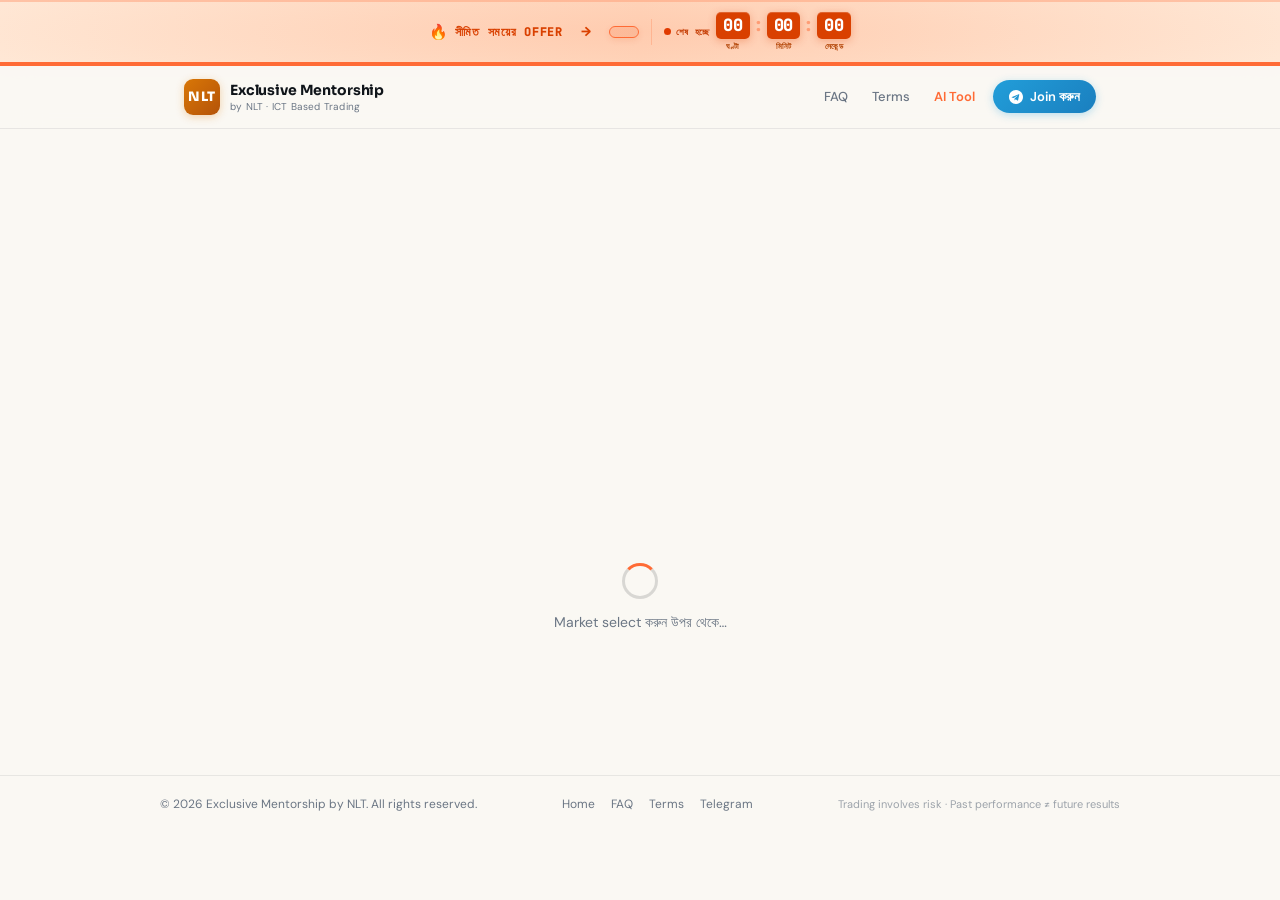
==== commit 30fe2487: "gfjhf fh" ====
--- a/analysis.html
+++ b/analysis.html
@@ -268,7 +268,7 @@
   <div class="pg-hdr rv">
     <div class="pg-hdr-badge">
       <svg width="12" height="12" viewBox="0 0 24 24" fill="currentColor"><path d="M12 2L15.09 8.26L22 9.27L17 14.14L18.18 21.02L12 17.77L5.82 21.02L7 14.14L2 9.27L8.91 8.26L12 2Z"/></svg>
-      Members Only Tool
+      Multi AI Pipeline
     </div>
     <h1>Fundamental <em>Analysis</em> AI Tool</h1>
     <p>Market select করুন → Phase copy করুন → AI-তে paste করুন। <strong style="color:var(--amber)">Date automatic</strong> — manually select করতে হবে না।</p>
@@ -324,12 +324,12 @@
    ▶ CONFIGURATION — Edit here only
 ══════════════════════════════════ */
 var MARKETS = [
-  { id:'eurgbp', label:'EUR/GBP', icon:'🇪🇺/🇬🇧', file:'/prompts/eurgbp.json' },
-  { id:'eurusd', label:'EUR/USD', icon:'🇪🇺/🇺🇸', file:'/prompts/eurusd.json' },
-  { id:'gbpusd', label:'GBP/USD', icon:'🇬🇧/🇺🇸', file:'/prompts/gbpusd.json' },
-  { id:'usdjpy', label:'USD/JPY', icon:'🇺🇸/🇯🇵', file:'/prompts/usdjpy.json' },
-  { id:'xauusd', label:'XAU/USD', icon:'🥇',        file:'/prompts/xauusd.json' },
-  { id:'gbpjpy', label:'GBP/JPY', icon:'🇬🇧/🇯🇵', file:'/prompts/gbpjpy.json' },
+  { id:'eurgbp', label:'EUR/GBP', file:'/prompts/eurgbp.json' },
+  { id:'eurusd', label:'EUR/USD', file:'/prompts/eurusd.json' },
+  { id:'gbpusd', label:'GBP/USD', file:'/prompts/gbpusd.json' },
+  { id:'usdjpy', label:'USD/JPY', file:'/prompts/usdjpy.json' },
+  { id:'xauusd', label:'XAU/USD'        file:'/prompts/xauusd.json' },
+  { id:'gbpjpy', label:'GBP/JPY', file:'/prompts/gbpjpy.json' },
 ];
 
 var PHASES = [
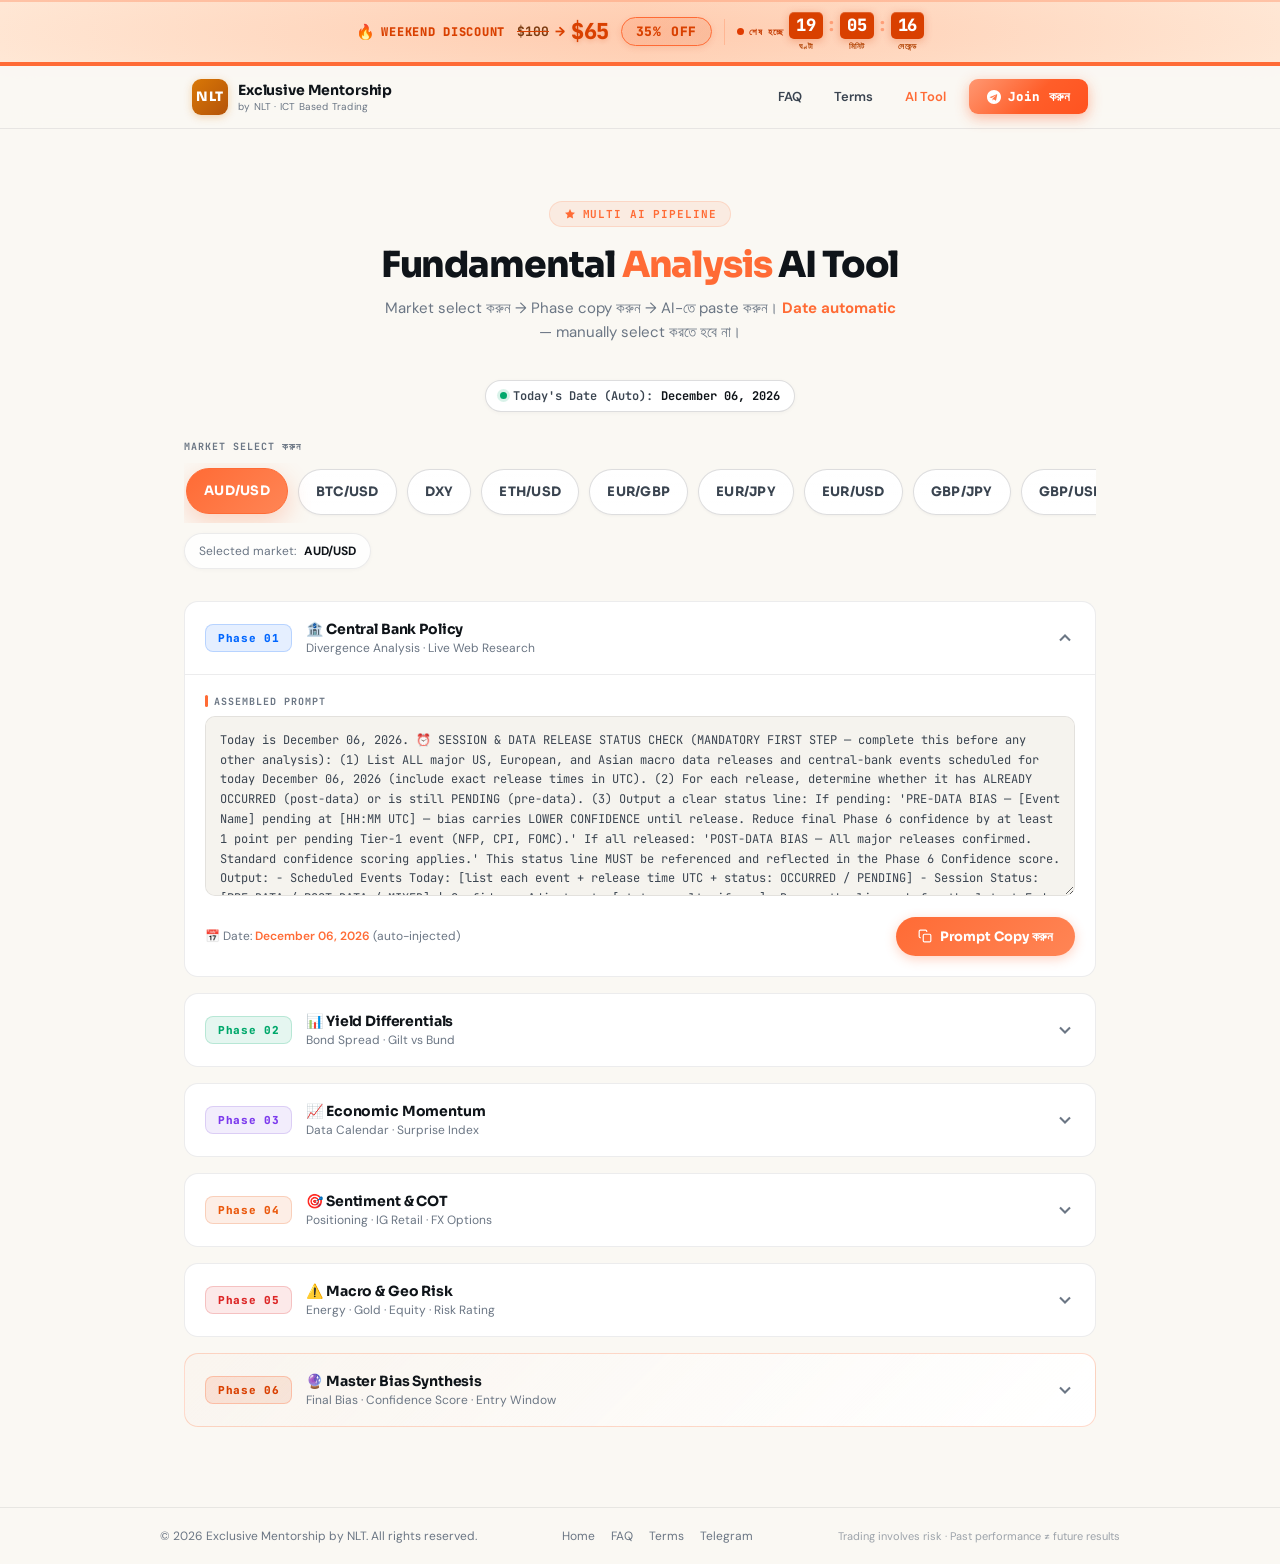
==== commit 1d193702: "Revamp market tabs, navbar, and add AI Tool link Style and UI overhaul: updated navbar spacing and v" ====
--- a/analysis.html
+++ b/analysis.html
@@ -66,18 +66,22 @@
 /* ══ NAVBAR ══ */
 .navbar{position:relative;background:rgba(250,248,243,.92);backdrop-filter:blur(20px);-webkit-backdrop-filter:blur(20px);border-bottom:1px solid var(--line);transition:box-shadow .3s}
 .navbar.scrolled{box-shadow:0 2px 12px rgba(0,0,0,.08)}
-.nav-inner{max-width:var(--mw);margin:0 auto;height:62px;display:flex;align-items:center;justify-content:space-between;padding:0 24px}
+.nav-inner{max-width:var(--mw);margin:0 auto;height:62px;display:flex;align-items:center;justify-content:space-between;padding:0 32px;gap:16px}
 .nav-logo{display:flex;align-items:center;gap:10px;cursor:pointer}
 .nav-logo-mark{font-family:var(--H);font-size:13px;font-weight:800;color:#fff;background:linear-gradient(135deg,#d97706,#b45309);width:36px;height:36px;border-radius:9px;display:flex;align-items:center;justify-content:center;letter-spacing:.04em;box-shadow:0 2px 8px rgba(217,119,6,.3);flex-shrink:0}
 .nav-logo-name{display:block;font-family:var(--H);font-size:14px;font-weight:700;color:var(--ink);letter-spacing:-.01em}
 .nav-logo-sub{display:block;font-size:10px;color:var(--ink-3);letter-spacing:.02em;margin-top:1px}
-.nav-right{display:flex;align-items:center;gap:4px}
-.nav-link{font-family:var(--B);font-size:13px;font-weight:500;color:var(--ink-3);padding:6px 10px;border-radius:8px;transition:color .2s,background .2s;position:relative}
-.nav-link:hover{color:var(--ink);background:var(--bg-elevated)}
-.nav-link.active{color:var(--amber);font-weight:600}
-.nav-cta{display:inline-flex;align-items:center;gap:7px;font-family:var(--B);font-size:13px;font-weight:600;color:#fff;background:linear-gradient(135deg,#229ed9,#1a7fbf);padding:8px 16px;border-radius:100px;margin-left:4px;transition:transform .2s,box-shadow .2s;box-shadow:0 2px 8px rgba(34,158,217,.3)}
-.nav-cta:hover{transform:translateY(-2px);box-shadow:0 4px 14px rgba(34,158,217,.4)}
-@media(max-width:520px){.nav-link{display:none}.nav-inner{padding:0 16px}}
+.nav-right{display:flex;align-items:center;gap:6px}
+.nav-link{font-family:var(--B);font-size:13px;font-weight:600;color:var(--ink-2);padding:7px 13px;border-radius:8px;transition:all .2s;position:relative}
+.nav-link:hover{background:rgba(15,20,25,.06);color:var(--ink)}
+.nav-link.active{color:var(--amber)}
+.nav-cta{display:inline-flex;align-items:center;gap:7px;font-family:var(--M);font-size:12.5px;font-weight:900;color:#fff;background:linear-gradient(135deg,#ff6b35,#ff5320);padding:9px 18px;border-radius:9px; margin-left:4px;transition:all .25s cubic-bezier(.34,1.56,.64,1);box-shadow:0 4px 14px rgba(255,107,53,.45);letter-spacing:.01em;position:relative;overflow:hidden;border:none;cursor:pointer}
+.nav-cta::before{content:'';position:absolute;inset:0;background:linear-gradient(135deg,rgba(255,255,255,.3),transparent 55%);pointer-events:none}
+.nav-cta::after{content:'';position:absolute;top:0;left:-100%;width:60%;height:100%;background:linear-gradient(90deg,transparent,rgba(255,255,255,.4),transparent);animation:btnShimmer 3s ease-in-out infinite}
+.nav-cta:hover{transform:translateY(-2px) scale(1.05);box-shadow:0 8px 24px rgba(255,107,53,.6);background:linear-gradient(135deg,#ff5320,#ff3d00)}
+.nav-cta:active{transform:translateY(0) scale(1.02)}
+@keyframes btnShimmer{0%{left:-100%;opacity:0}15%{opacity:1}50%{left:120%;opacity:1}51%,100%{left:120%;opacity:0}}
+@media(max-width:520px){.nav-link:not(.active){display:none}.nav-inner{padding:0 16px}}
 
 /* ══ SECTION PROGRESS ══ */
 .section-progress{position:fixed;top:0;left:0;height:2px;background:linear-gradient(90deg,#ff6b35,#ffb347);z-index:9999;width:0%;transition:width .1s linear;box-shadow:0 0 8px rgba(255,107,53,.6)}
@@ -99,15 +103,16 @@
 @keyframes liveDot{0%,100%{opacity:1}50%{opacity:.4}}
 
 /* ══ MARKET TABS ══ */
-.mkt-bar{margin-bottom:32px}
-.mkt-bar-lbl{font-family:var(--M);font-size:10px;font-weight:700;letter-spacing:.1em;text-transform:uppercase;color:var(--ink-3);margin-bottom:10px}
-.mkt-tabs{display:flex;gap:8px;overflow-x:auto;padding-bottom:4px;-webkit-overflow-scrolling:touch;scrollbar-width:none}
+.mkt-bar{margin-bottom:32px;display:flex;flex-direction:column;gap:10px}
+.mkt-bar-lbl{font-family:var(--M);font-size:10px;font-weight:700;letter-spacing:.1em;text-transform:uppercase;color:var(--ink-3);margin-bottom:0}
+.mkt-tabs{display:flex;gap:10px;overflow-x:auto;overflow-y:hidden;padding:6px 2px 8px;scroll-snap-type:x proximity;scroll-padding-inline:6px;-webkit-overflow-scrolling:touch;scrollbar-width:none}
 .mkt-tabs::-webkit-scrollbar{display:none}
-.mkt-tab{display:inline-flex;align-items:center;gap:8px;font-family:var(--H);font-size:13px;font-weight:700;white-space:nowrap;padding:10px 18px;border-radius:12px;border:1.5px solid var(--line-s);background:var(--bg-card);color:var(--ink-3);cursor:pointer;transition:all .22s;flex-shrink:0}
-.mkt-tab:hover{border-color:var(--amber-b);color:var(--ink);background:var(--amber-dim)}
-.mkt-tab.active{background:linear-gradient(135deg,var(--amber),var(--amber-s));border-color:var(--amber);color:#fff;box-shadow:0 4px 14px rgba(255,107,53,.3)}
-.mkt-tab-icon{font-size:16px;line-height:1}
-.mkt-tab-pair{letter-spacing:.03em}
+.mkt-tab{display:inline-flex;align-items:center;justify-content:center;min-height:46px;padding:11px 17px;border-radius:999px;border:1.5px solid var(--line-s);background:linear-gradient(180deg,rgba(255,255,255,.98),var(--bg-card));color:var(--ink-2);cursor:pointer;transition:transform .2s,box-shadow .2s,border-color .2s,background .2s,color .2s;flex-shrink:0;scroll-snap-align:start;font-family:var(--H);font-size:13px;font-weight:700;letter-spacing:.02em;white-space:nowrap;box-shadow:0 1px 3px rgba(0,0,0,.04)}
+.mkt-tab:hover{transform:translateY(-1px);border-color:var(--amber-b);background:rgba(255,241,234,.85);color:var(--ink)}
+.mkt-tab.active{background:linear-gradient(135deg,var(--amber),var(--amber-s));border-color:var(--amber);color:#fff;box-shadow:0 8px 24px rgba(255,107,53,.28);transform:translateY(-1px)}
+.mkt-tab:focus-visible{outline:3px solid rgba(255,107,53,.22);outline-offset:2px}
+.mkt-selection{display:inline-flex;align-items:center;gap:8px;width:fit-content;max-width:100%;padding:9px 14px;border-radius:999px;background:rgba(255,255,255,.82);border:1px solid var(--line);box-shadow:0 1px 4px rgba(0,0,0,.03);font-family:var(--B);font-size:12px;color:var(--ink-3)}
+.mkt-selection strong{color:var(--ink);font-weight:700}
 
 /* ══ PHASE CONTAINER ══ */
 .phases-wrap{display:flex;flex-direction:column;gap:16px}
@@ -154,7 +159,7 @@
 .p6-input-group label{display:flex;align-items:center;gap:7px;font-family:var(--M);font-size:11px;font-weight:700;color:var(--ink-2);margin-bottom:6px}
 .p6-input-group label .lbl-num{font-family:var(--M);font-size:10px;font-weight:800;padding:2px 7px;border-radius:5px;color:#fff}
 .lbl-n1{background:#0066ff}.lbl-n2{background:#00a86b}.lbl-n3{background:#7c3aed}.lbl-n4{background:#ea580c}.lbl-n5{background:#dc2626}
-.p6-textarea{width:100%;height:100px;font-family:var(--M);font-size:11.5px;line-height:1.6;color:var(--ink-2);background:var(--bg-elevated);border:1px solid var(--line);border-radius:9px;padding:10px 13px;resize:vertical;outline:none;transition:border-color .2s,box-shadow .2s;placeholder-color:var(--ink-3)}
+.p6-textarea{width:100%;height:100px;font-family:var(--M);font-size:11.5px;line-height:1.6;color:var(--ink-2);background:var(--bg-elevated);border:1px solid var(--line);border-radius:9px;padding:10px 13px;resize:vertical;outline:none;transition:border-color .2s,box-shadow .2s}
 .p6-textarea:focus{border-color:var(--amber-b);box-shadow:0 0 0 3px var(--amber-dim)}
 .p6-textarea::placeholder{color:var(--ink-3);font-style:normal}
 .p6-divider{height:1px;background:var(--line);margin:20px 0}
@@ -209,7 +214,7 @@
 .btt:hover{border-color:var(--amber);color:var(--amber);background:var(--amber-dim)}
 
 /* ══ RESPONSIVE ══ */
-@media(max-width:640px){main{padding:28px 16px 60px}.pg-hdr{padding:20px 0 24px}.mkt-tab{padding:8px 14px;font-size:12px}.phase-body{padding:14px}.prompt-text{min-height:140px;font-size:11px}}
+@media(max-width:640px){main{padding:28px 16px 60px}.pg-hdr{padding:20px 0 24px}.mkt-bar{margin-bottom:24px}.mkt-tabs{gap:8px;padding:4px 2px 6px}.mkt-tab{min-height:42px;padding:9px 14px;font-size:12px}.mkt-selection{font-size:11px;padding:8px 12px}.phase-body{padding:14px}.prompt-text{min-height:140px;font-size:11px}}
 
 /* ══ TG PULSE ══ */
 @keyframes tgPulse{0%,100%{box-shadow:0 4px 14px rgba(34,158,217,.3)}50%{box-shadow:0 4px 20px rgba(34,158,217,.5)}}
@@ -289,6 +294,7 @@
     <div class="mkt-tabs" id="mktTabs">
       <!-- Generated by JS -->
     </div>
+    <div class="mkt-selection" id="mktSelection">Selected market: <strong>EUR/GBP</strong></div>
   </div>
 
   <!-- PHASES CONTAINER -->
@@ -324,12 +330,26 @@
    ▶ CONFIGURATION — Edit here only
 ══════════════════════════════════ */
 var MARKETS = [
-  { id:'eurgbp', label:'EUR/GBP', file:'/prompts/eurgbp.json' },
-  { id:'eurusd', label:'EUR/USD', file:'/prompts/eurusd.json' },
-  { id:'gbpusd', label:'GBP/USD', file:'/prompts/gbpusd.json' },
-  { id:'usdjpy', label:'USD/JPY', file:'/prompts/usdjpy.json' },
-  { id:'xauusd', label:'XAU/USD'        file:'/prompts/xauusd.json' },
-  { id:'gbpjpy', label:'GBP/JPY', file:'/prompts/gbpjpy.json' },
+  { id:'audusd', icon:'🇦🇺', label:'AUD/USD', file:'prompts/audusd.json' },
+  { id:'btcusd', icon:'₿', label:'BTC/USD', file:'prompts/btcusd.json' },
+  { id:'dxy', icon:'📊', label:'DXY', file:'prompts/dxy.json' },
+  { id:'ethusd', icon:'Ξ', label:'ETH/USD', file:'prompts/ethusd.json' },
+  { id:'eurgbp', icon:'🇪🇺/🇬🇧', label:'EUR/GBP', file:'prompts/eurgbp.json' },
+  { id:'eurjpy', icon:'🇪🇺/🇯🇵', label:'EUR/JPY', file:'prompts/eurjpy.json' },
+  { id:'eurusd', icon:'🇪🇺/🇺🇸', label:'EUR/USD', file:'prompts/eurusd.json' },
+  { id:'gbpjpy', icon:'🇬🇧/🇯🇵', label:'GBP/JPY', file:'prompts/gbpjpy.json' },
+  { id:'gbpusd', icon:'🇬🇧/🇺🇸', label:'GBP/USD', file:'prompts/gbpusd.json' },
+  { id:'nzdusd', icon:'🇳🇿', label:'NZD/USD', file:'prompts/nzdusd.json' },
+  { id:'solusd', icon:'◎', label:'SOL/USD', file:'prompts/solusd.json' },
+  { id:'ukoil', icon:'🛢️', label:'UK OIL', file:'prompts/ukoil.json' },
+  { id:'us100', icon:'📈', label:'US100', file:'prompts/us100.json' },
+  { id:'us500', icon:'📈', label:'US500', file:'prompts/us500.json' },
+  { id:'usdcad', icon:'🇨🇦', label:'USD/CAD', file:'prompts/usdcad.json' },
+  { id:'usdchf', icon:'🇨🇭', label:'USD/CHF', file:'prompts/usdchf.json' },
+  { id:'usdjpy', icon:'🇺🇸/🇯🇵', label:'USD/JPY', file:'prompts/usdjpy.json' },
+  { id:'usoil', icon:'🛢️', label:'US OIL', file:'prompts/usoil.json' },
+  { id:'xagusd', icon:'🥇', label:'XAG/USD', file:'prompts/xagusd.json' },
+  { id:'xauusd', icon:'🥇', label:'XAU/USD', file:'prompts/xauusd.json' },
 ];
 
 var PHASES = [
@@ -595,27 +615,37 @@
   if (_activeMkt === id) return;
   _activeMkt = id;
 
-  /* Update tab styles */
+  var selected = MARKETS.find(function(m){ return m.id === id; });
+
   document.querySelectorAll('.mkt-tab').forEach(function(t){
-    t.classList.toggle('active', t.dataset.id === id);
+    var isActive = t.dataset.id === id;
+    t.classList.toggle('active', isActive);
+    t.setAttribute('aria-pressed', isActive ? 'true' : 'false');
+    if (isActive) t.scrollIntoView({ block:'nearest', inline:'center' });
   });
 
-  var mkt = MARKETS.find(function(m){ return m.id === id; });
-  if (mkt) loadMarket(mkt);
+  var selEl = document.getElementById('mktSelection');
+  if (selEl && selected) {
+    selEl.innerHTML = 'Selected market: <strong>' + selected.label + '</strong>';
+  }
+
+  if (selected) loadMarket(selected);
 }
 
 (function initTabs(){
   var tabsEl = document.getElementById('mktTabs');
   MARKETS.forEach(function(m){
     var btn = document.createElement('button');
+    btn.type = 'button';
     btn.className = 'mkt-tab';
     btn.dataset.id = m.id;
-    btn.innerHTML = '<span class="mkt-tab-icon">' + m.icon + '</span><span class="mkt-tab-pair">' + m.label + '</span>';
+    btn.textContent = m.label;
+    btn.setAttribute('aria-label', 'Select ' + m.label);
+    btn.setAttribute('aria-pressed', 'false');
     btn.onclick = function(){ selectMarket(m.id); };
     tabsEl.appendChild(btn);
   });
 
-  /* Auto-select first market */
   if (MARKETS.length) selectMarket(MARKETS[0].id);
 })();
 
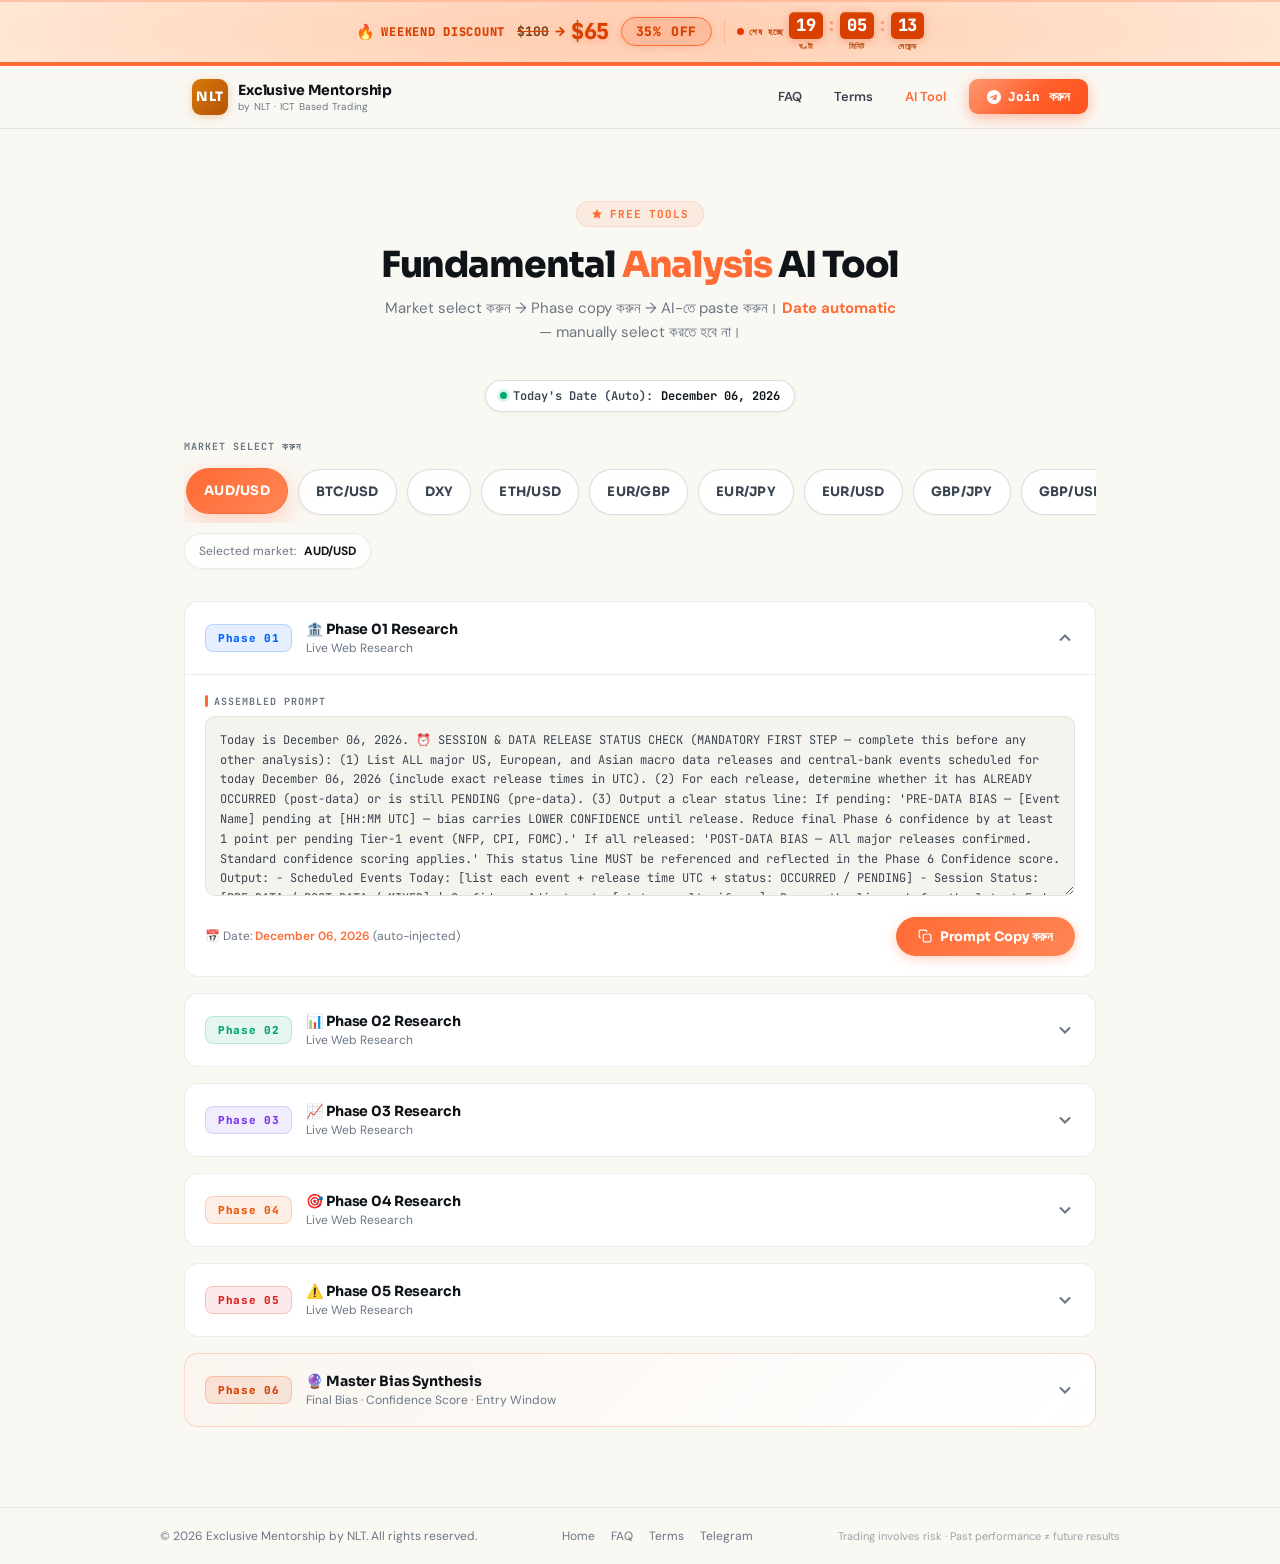
==== commit 429a5d64: "Support per-market phases; add P7/P8 styles Merge default PHASES with optional per-market _phases me" ====
--- a/analysis.html
+++ b/analysis.html
@@ -121,6 +121,8 @@
 .phase-card{background:var(--bg-card);border:1.5px solid var(--line);border-radius:var(--r);overflow:hidden;transition:border-color .25s,box-shadow .25s}
 .phase-card:hover{border-color:rgba(255,107,53,.2)}
 .phase-card.p6-card{border-color:rgba(255,107,53,.25);background:linear-gradient(135deg,rgba(255,107,53,.02),var(--bg-card))}
+.phase-card.p7-card{border-color:rgba(34,158,217,.2);background:linear-gradient(135deg,rgba(34,158,217,.02),var(--bg-card))}
+.phase-card.p8-card{border-color:rgba(16,185,129,.2);background:linear-gradient(135deg,rgba(16,185,129,.02),var(--bg-card))}
 
 .phase-hdr{display:flex;align-items:center;gap:14px;padding:18px 20px;cursor:pointer;user-select:none}
 .phase-hdr:hover .phase-chevron{transform:rotate(5deg)}
@@ -134,6 +136,8 @@
 .phase-num.n4{background:rgba(234,88,12,.1);color:#ea580c;border:1px solid rgba(234,88,12,.2)}
 .phase-num.n5{background:rgba(220,38,38,.1);color:#dc2626;border:1px solid rgba(220,38,38,.2)}
 .phase-num.n6{background:linear-gradient(135deg,rgba(255,107,53,.15),rgba(217,64,0,.1));color:#d94000;border:1px solid rgba(255,107,53,.3)}
+.phase-num.n7{background:rgba(34,158,217,.1);color:#229ed9;border:1px solid rgba(34,158,217,.25)}
+.phase-num.n8{background:rgba(16,185,129,.1);color:#059669;border:1px solid rgba(16,185,129,.25)}
 
 .phase-meta{flex:1;min-width:0}
 .phase-title{font-family:var(--H);font-size:14px;font-weight:700;color:var(--ink);letter-spacing:-.01em}
@@ -158,7 +162,7 @@
 .p6-inputs-grid{display:flex;flex-direction:column;gap:12px;margin-bottom:20px}
 .p6-input-group label{display:flex;align-items:center;gap:7px;font-family:var(--M);font-size:11px;font-weight:700;color:var(--ink-2);margin-bottom:6px}
 .p6-input-group label .lbl-num{font-family:var(--M);font-size:10px;font-weight:800;padding:2px 7px;border-radius:5px;color:#fff}
-.lbl-n1{background:#0066ff}.lbl-n2{background:#00a86b}.lbl-n3{background:#7c3aed}.lbl-n4{background:#ea580c}.lbl-n5{background:#dc2626}
+.lbl-n1{background:#0066ff}.lbl-n2{background:#00a86b}.lbl-n3{background:#7c3aed}.lbl-n4{background:#ea580c}.lbl-n5{background:#dc2626}.lbl-n6{background:#d94000}
 .p6-textarea{width:100%;height:100px;font-family:var(--M);font-size:11.5px;line-height:1.6;color:var(--ink-2);background:var(--bg-elevated);border:1px solid var(--line);border-radius:9px;padding:10px 13px;resize:vertical;outline:none;transition:border-color .2s,box-shadow .2s}
 .p6-textarea:focus{border-color:var(--amber-b);box-shadow:0 0 0 3px var(--amber-dim)}
 .p6-textarea::placeholder{color:var(--ink-3);font-style:normal}
@@ -273,7 +277,7 @@
   <div class="pg-hdr rv">
     <div class="pg-hdr-badge">
       <svg width="12" height="12" viewBox="0 0 24 24" fill="currentColor"><path d="M12 2L15.09 8.26L22 9.27L17 14.14L18.18 21.02L12 17.77L5.82 21.02L7 14.14L2 9.27L8.91 8.26L12 2Z"/></svg>
-      Multi AI Pipeline
+      Free Tools
     </div>
     <h1>Fundamental <em>Analysis</em> AI Tool</h1>
     <p>Market select করুন → Phase copy করুন → AI-তে paste করুন। <strong style="color:var(--amber)">Date automatic</strong> — manually select করতে হবে না।</p>
@@ -352,22 +356,23 @@
   { id:'xauusd', icon:'🥇', label:'XAU/USD', file:'prompts/xauusd.json' },
 ];
 
+/* Default PHASES fallback (overridden per-market via JSON _phases) */
 var PHASES = [
-  { key:'phase1',            num:'Phase 01', numClass:'n1', title:'Central Bank Policy',   sub:'Divergence Analysis · Live Web Research',  icon:'🏦' },
-  { key:'phase2',            num:'Phase 02', numClass:'n2', title:'Yield Differentials',   sub:'Bond Spread · Gilt vs Bund',                icon:'📊' },
-  { key:'phase3',            num:'Phase 03', numClass:'n3', title:'Economic Momentum',     sub:'Data Calendar · Surprise Index',            icon:'📈' },
-  { key:'phase4',            num:'Phase 04', numClass:'n4', title:'Sentiment & COT',       sub:'Positioning · IG Retail · FX Options',      icon:'🎯' },
-  { key:'phase5',            num:'Phase 05', numClass:'n5', title:'Macro & Geo Risk',      sub:'Energy · Gold · Equity · Risk Rating',      icon:'⚠️' },
+  { key:'phase1',            num:'Phase 01', numClass:'n1', title:'Phase 01 Research',     sub:'Live Web Research',                          icon:'🏦' },
+  { key:'phase2',            num:'Phase 02', numClass:'n2', title:'Phase 02 Research',     sub:'Live Web Research',                          icon:'📊' },
+  { key:'phase3',            num:'Phase 03', numClass:'n3', title:'Phase 03 Research',     sub:'Live Web Research',                          icon:'📈' },
+  { key:'phase4',            num:'Phase 04', numClass:'n4', title:'Phase 04 Research',     sub:'Live Web Research',                          icon:'🎯' },
+  { key:'phase5',            num:'Phase 05', numClass:'n5', title:'Phase 05 Research',     sub:'Live Web Research',                          icon:'⚠️' },
   { key:'phase6_master_bias',num:'Phase 06', numClass:'n6', title:'Master Bias Synthesis', sub:'Final Bias · Confidence Score · Entry Window',icon:'🔮', isMaster:true },
 ];
 
-/* Phase 6 input labels */
+/* Phase 6 input labels (P1_OUTPUT–P5_OUTPUT) */
 var P6_LABELS = [
-  { key:'P1_OUTPUT', num:'n1', label:'Phase 1 Output', hint:'Policy Divergence (CB Research) paste করুন' },
-  { key:'P2_OUTPUT', num:'n2', label:'Phase 2 Output', hint:'Yield Differentials paste করুন' },
-  { key:'P3_OUTPUT', num:'n3', label:'Phase 3 Output', hint:'Economic Momentum paste করুন' },
-  { key:'P4_OUTPUT', num:'n4', label:'Phase 4 Output', hint:'Sentiment & COT paste করুন' },
-  { key:'P5_OUTPUT', num:'n5', label:'Phase 5 Output', hint:'Macro Risk paste করুন' },
+  { key:'P1_OUTPUT', num:'n1', label:'Phase 1 Output', hint:'Phase 1 এর compressed summary paste করুন' },
+  { key:'P2_OUTPUT', num:'n2', label:'Phase 2 Output', hint:'Phase 2 এর compressed summary paste করুন' },
+  { key:'P3_OUTPUT', num:'n3', label:'Phase 3 Output', hint:'Phase 3 এর compressed summary paste করুন' },
+  { key:'P4_OUTPUT', num:'n4', label:'Phase 4 Output', hint:'Phase 4 এর compressed summary paste করুন' },
+  { key:'P5_OUTPUT', num:'n5', label:'Phase 5 Output', hint:'Phase 5 এর compressed summary paste করুন' },
 ];
 
 /* ══════════════════════════════════
@@ -441,14 +446,27 @@
   var wrap = document.getElementById('phasesWrap');
   var html = '';
 
-  PHASES.forEach(function(p, idx) {
+  /* Build the phases config — use per-market _phases from JSON if available */
+  var phaseMeta = data['_phases'] || [];
+  var phases = PHASES.map(function(p, idx) {
+    var meta = phaseMeta[idx];
+    if (meta) {
+      return Object.assign({}, p, { title: meta.title, sub: meta.sub, icon: meta.icon });
+    }
+    return p;
+  });
+
+  phases.forEach(function(p, idx) {
     var raw = data[p.key] || '';
     if (!raw) return;
 
     var isMaster = !!p.isMaster;
     var cardId   = 'pc-' + p.key;
 
-    html += '<div class="phase-card rv' + (isMaster ? ' p6-card' : '') + '" id="' + cardId + '">';
+    var cardClass = 'phase-card rv';
+    if (isMaster) cardClass += ' p6-card';
+
+    html += '<div class="' + cardClass + '" id="' + cardId + '">';
 
     /* ── Header ── */
     html += '<div class="phase-hdr" onclick="togglePhase(\'' + cardId + '\')">';
@@ -462,8 +480,8 @@
     html += '<div class="phase-body" id="body-' + p.key + '">';
 
     if (isMaster) {
-      /* Phase 6: P1-P5 inputs */
-      html += '<div class="p6-section-title">Phase 1–5 Outputs Paste করুন <span>Required</span></div>';
+      /* Phase 6: P1–P5 paste inputs */
+      html += '<div class="p6-section-title">Phase 1–5 Compressed Outputs Paste করুন <span>Required</span></div>';
       html += '<div class="p6-inputs-grid">';
       P6_LABELS.forEach(function(pl){
         html += '<div class="p6-input-group">';
@@ -520,19 +538,15 @@
    ▶ DO COPY
 ══════════════════════════════════ */
 function doCopy(phaseKey, isMaster) {
-  /* Get base prompt text */
   var ptEl = document.getElementById('pt-' + phaseKey);
   if (!ptEl) return;
 
-  /* Start from raw prompt with date already injected */
   var text = ptEl.value;
 
   if (isMaster) {
-    /* Inject P1–P5 outputs */
     P6_LABELS.forEach(function(pl){
       var ta = document.getElementById('inp-' + pl.key);
       var val = ta ? ta.value.trim() : '';
-      /* Replace placeholder */
       var re = new RegExp('\\[' + pl.key + '\\]', 'g');
       text = text.replace(re, val || '[' + pl.key + ' — paste করুন]');
     });
@@ -554,6 +568,26 @@
   var text = injectDate(raw);
   P6_LABELS.forEach(function(pl){
     var ta = document.getElementById('inp-' + pl.key);
+    var val = ta ? ta.value.trim() : '';
+    var re = new RegExp('\\[' + pl.key + '\\]', 'g');
+    text = text.replace(re, val || '[' + pl.key + ']');
+  });
+  ptEl.value = text;
+}
+
+/* ══════════════════════════════════
+   ▶ UPDATE PHASE 7 / 8 PREVIEW (live)
+══════════════════════════════════ */
+function updatePostPreview(phaseKey) {
+  var ptEl = document.getElementById('pt-' + phaseKey);
+  if (!ptEl) return;
+  var raw = window._currentData && window._currentData[phaseKey];
+  if (!raw) return;
+  var text = injectDate(raw);
+  var phaseNum = (phaseKey === 'phase7_telegram') ? '7' : '8';
+  var inputPrefix = 'inp' + phaseNum + '-';
+  P7P8_LABELS.forEach(function(pl){
+    var ta = document.getElementById(inputPrefix + pl.key);
     var val = ta ? ta.value.trim() : '';
     var re = new RegExp('\\[' + pl.key + '\\]', 'g');
     text = text.replace(re, val || '[' + pl.key + ']');
@@ -736,4 +770,4 @@
 document.querySelectorAll('a[href*="t.me"]').forEach(function(b){b.classList.add('tg-pulse');});
 </script>
 </body>
-</html>
+</html>
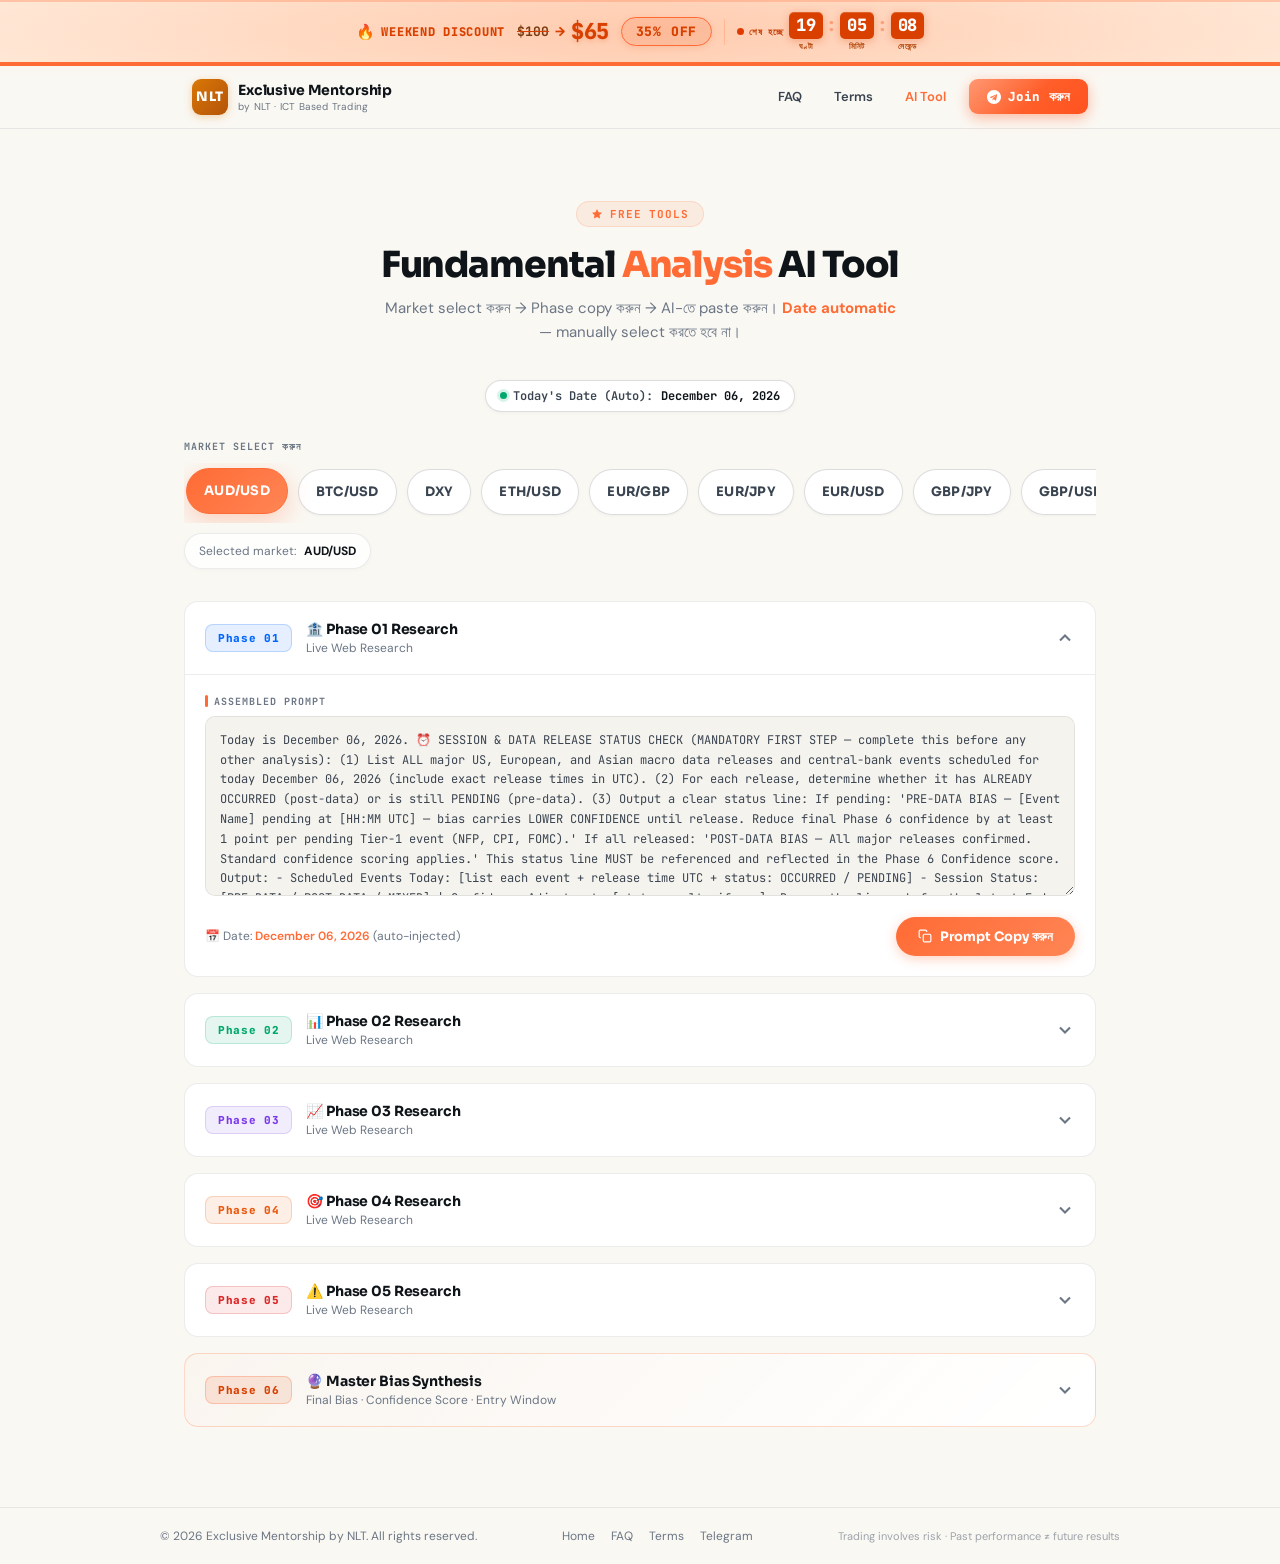
==== commit 008968bb: "Reformat HTML/CSS across site pages Normalize markup and whitespace across multiple pages: lowercase" ====
--- a/analysis.html
+++ b/analysis.html
@@ -1,773 +1,2419 @@
-<!DOCTYPE html>
+<!doctype html>
 <html lang="bn-BD">
-<head>
-<meta charset="utf-8"/>
-<meta content="width=device-width,initial-scale=1.0" name="viewport"/>
-<meta name="theme-color" content="#faf8f3"/>
-<title>AI Analysis Tool — Exclusive Mentorship by NLT</title>
-<meta content="Fundamental Analysis AI Prompt Tool — Market select করুন, Phase copy করুন।" name="description"/>
-<link rel="preconnect" href="https://fonts.googleapis.com"/>
-<link rel="preconnect" href="https://fonts.gstatic.com" crossorigin/>
-<link href="https://fonts.googleapis.com/css2?family=Sora:wght@400;500;600;700;800&family=DM+Sans:wght@400;500;600;700&family=JetBrains+Mono:wght@500;600;700&display=swap" rel="stylesheet"/>
-<link href="data:image/svg+xml,%3Csvg xmlns='http://www.w3.org/2000/svg' viewBox='0 0 36 36'%3E%3Crect width='36' height='36' rx='9' fill='url(%23g)'/%3E%3Cdefs%3E%3ClinearGradient id='g' x1='0' y1='0' x2='1' y2='1'%3E%3Cstop offset='0%25' stop-color='%23d97706'/%3E%3Cstop offset='100%25' stop-color='%23b45309'/%3E%3C/linearGradient%3E%3C/defs%3E%3Ctext x='18' y='24' text-anchor='middle' font-family='system-ui' font-size='13' font-weight='800' fill='white'%3ENLT%3C/text%3E%3C/svg%3E" rel="icon" type="image/svg+xml"/>
-<style>
-*,*::before,*::after{box-sizing:border-box;margin:0;padding:0}
-:root{
-  --bg:#faf8f3;--bg-card:#ffffff;--bg-elevated:#f5f3ee;--bg-surface:#f0ebe3;
-  --ink:#0f1419;--ink-2:#3a4450;--ink-3:#6b7684;
-  --line:rgba(15,20,25,.08);--line-s:rgba(15,20,25,.14);
-  --amber:#ff6b35;--amber-s:#ff8555;--amber-dim:rgba(255,107,53,.09);--amber-b:rgba(255,107,53,.16);
-  --blue:#0066ff;--blue-s:#3385ff;--blue-dim:rgba(0,102,255,.09);--blue-b:rgba(0,102,255,.15);
-  --green:#00a86b;--green-s:#33bb7f;
-  --H:'Sora',sans-serif;--B:'DM Sans',sans-serif;--M:'JetBrains Mono',monospace;
-  --mw:960px;--r:14px;
-}
-html{scroll-behavior:smooth}
-body{font-family:var(--B);color:var(--ink-2);background:var(--bg);-webkit-font-smoothing:antialiased;overflow-x:hidden}
-a{color:inherit;text-decoration:none}
-*{-webkit-tap-highlight-color:transparent}
-a,button{touch-action:manipulation}
-
-/* ══ DISCOUNT BAR ══ */
-.disc-bar{background:linear-gradient(90deg,#ffe8d6,#ffd9c0,#ffe8d6);border-bottom:4px solid #ff6b35;border-top:2px solid rgba(255,107,53,.3);padding:10px 20px;display:flex;align-items:center;justify-content:center;gap:12px;flex-wrap:wrap;position:relative;overflow:hidden;box-shadow:0 4px 16px rgba(255,107,53,.18)}
-.disc-bar::before{content:'';position:absolute;inset:0;background:radial-gradient(ellipse 60% 100% at 50%,rgba(255,107,53,.12),transparent);pointer-events:none}
-.disc-bar.disc-urgent{animation:discPulse 1.2s ease-in-out infinite;box-shadow:0 6px 24px rgba(255,107,53,.32)}
-@keyframes discPulse{0%,100%{transform:translateY(0);box-shadow:0 6px 24px rgba(255,107,53,.32)}50%{transform:translateY(-2px);box-shadow:0 8px 28px rgba(255,107,53,.42)}}
-.disc-fl{font-family:var(--M);font-size:12px;font-weight:900;color:#d94000;letter-spacing:.06em;text-transform:uppercase;position:relative;z-index:1;white-space:nowrap;display:inline-flex;align-items:center;gap:6px}
-.disc-fl-fire{font-size:15px;display:inline-block;animation:fireAnim 1s ease-in-out infinite}
-@keyframes fireAnim{0%,100%{transform:scaleY(1) rotate(-2deg)}50%{transform:scaleY(1.08) rotate(2deg)}}
-.disc-price-group{display:inline-flex;align-items:center;gap:6px;position:relative;z-index:1}
-.disc-orig{font-family:var(--M);font-size:13px;font-weight:700;color:#7a3a10;text-decoration:line-through;text-decoration-color:#d94000}
-.disc-arr{color:#d94000;font-weight:900;font-size:13px;animation:arrBounce .7s ease-in-out infinite}
-@keyframes arrBounce{0%,100%{transform:translateX(0)}50%{transform:translateX(4px)}}
-.disc-now{font-family:var(--M);font-size:22px;font-weight:900;color:#d94000;letter-spacing:-.02em;text-shadow:0 2px 4px rgba(217,64,0,.18)}
-.disc-badge{display:inline-flex;align-items:center;justify-content:center;font-family:var(--M);font-size:13px;font-weight:900;letter-spacing:.06em;text-transform:uppercase;background:linear-gradient(135deg,rgba(255,107,53,.18),rgba(217,64,0,.13));color:#d94000;border:1.5px solid #ff6b35;padding:5px 14px;border-radius:100px;position:relative;z-index:1;box-shadow:0 2px 6px rgba(217,64,0,.12)}
-.disc-vdiv{width:1px;height:26px;background:rgba(255,107,53,.25);flex-shrink:0;position:relative;z-index:1}
-.disc-timer-wrap{display:inline-flex;align-items:center;gap:6px;position:relative;z-index:1}
-.disc-timer-lbl{font-family:var(--M);font-size:9px;font-weight:700;color:#c43a00;letter-spacing:.07em;text-transform:uppercase;white-space:nowrap;display:inline-flex;align-items:center;gap:5px}
-.disc-timer-lbl::before{content:'';width:7px;height:7px;border-radius:50%;background:#e03a00;flex-shrink:0;animation:timerDot .9s ease-in-out infinite}
-@keyframes timerDot{0%,100%{opacity:1;transform:scale(1)}50%{opacity:.4;transform:scale(.7)}}
-.disc-clock{display:inline-flex;align-items:center;gap:2px}
-.disc-unit{display:flex;flex-direction:column;align-items:center;gap:2px}
-.disc-d{font-family:var(--M);font-size:17px;font-weight:900;color:#fff;background:#d94000;padding:4px 7px;border-radius:5px;min-width:32px;text-align:center;line-height:1.1;letter-spacing:-.01em;font-variant-numeric:tabular-nums;box-shadow:0 2px 8px rgba(217,64,0,.3),inset 0 1px 0 rgba(255,255,255,.18);display:block}
-.disc-d.flip{animation:digitFlip .22s ease-in-out}
-@keyframes digitFlip{0%{transform:scaleY(1);opacity:1}40%{transform:scaleY(0);opacity:0}60%{transform:scaleY(0);opacity:0}100%{transform:scaleY(1);opacity:1}}
-.disc-u-lbl{font-family:var(--M);font-size:7.5px;font-weight:700;color:#b04000;letter-spacing:.04em;text-transform:uppercase}
-.disc-sep2{font-family:var(--M);font-size:18px;font-weight:900;color:rgba(255,107,53,.5);margin:0 1px;align-self:flex-start;padding-top:2px;line-height:1.25}
-.disc-bar.disc-urgent .disc-d{background:#c00000;animation:urgentFlash 0.65s ease-in-out infinite}
-@keyframes urgentFlash{0%,100%{opacity:1}50%{opacity:.7}}
-@media(max-width:680px){.disc-fl,.disc-vdiv{display:none}}
-@media(max-width:520px){.disc-bar{padding:7px 10px;gap:7px}.disc-d{font-size:14px;min-width:27px;padding:3px 5px}.disc-sep2{font-size:15px}.disc-u-lbl{font-size:7px}.disc-now{font-size:18px}.disc-badge{font-size:10px;padding:4px 9px}}
-@media(max-width:400px){.disc-orig,.disc-arr{display:none}}
-
-/* ══ STICKY HEADER ══ */
-.sticky-header{position:sticky;top:0;z-index:200}
-
-/* ══ NAVBAR ══ */
-.navbar{position:relative;background:rgba(250,248,243,.92);backdrop-filter:blur(20px);-webkit-backdrop-filter:blur(20px);border-bottom:1px solid var(--line);transition:box-shadow .3s}
-.navbar.scrolled{box-shadow:0 2px 12px rgba(0,0,0,.08)}
-.nav-inner{max-width:var(--mw);margin:0 auto;height:62px;display:flex;align-items:center;justify-content:space-between;padding:0 32px;gap:16px}
-.nav-logo{display:flex;align-items:center;gap:10px;cursor:pointer}
-.nav-logo-mark{font-family:var(--H);font-size:13px;font-weight:800;color:#fff;background:linear-gradient(135deg,#d97706,#b45309);width:36px;height:36px;border-radius:9px;display:flex;align-items:center;justify-content:center;letter-spacing:.04em;box-shadow:0 2px 8px rgba(217,119,6,.3);flex-shrink:0}
-.nav-logo-name{display:block;font-family:var(--H);font-size:14px;font-weight:700;color:var(--ink);letter-spacing:-.01em}
-.nav-logo-sub{display:block;font-size:10px;color:var(--ink-3);letter-spacing:.02em;margin-top:1px}
-.nav-right{display:flex;align-items:center;gap:6px}
-.nav-link{font-family:var(--B);font-size:13px;font-weight:600;color:var(--ink-2);padding:7px 13px;border-radius:8px;transition:all .2s;position:relative}
-.nav-link:hover{background:rgba(15,20,25,.06);color:var(--ink)}
-.nav-link.active{color:var(--amber)}
-.nav-cta{display:inline-flex;align-items:center;gap:7px;font-family:var(--M);font-size:12.5px;font-weight:900;color:#fff;background:linear-gradient(135deg,#ff6b35,#ff5320);padding:9px 18px;border-radius:9px; margin-left:4px;transition:all .25s cubic-bezier(.34,1.56,.64,1);box-shadow:0 4px 14px rgba(255,107,53,.45);letter-spacing:.01em;position:relative;overflow:hidden;border:none;cursor:pointer}
-.nav-cta::before{content:'';position:absolute;inset:0;background:linear-gradient(135deg,rgba(255,255,255,.3),transparent 55%);pointer-events:none}
-.nav-cta::after{content:'';position:absolute;top:0;left:-100%;width:60%;height:100%;background:linear-gradient(90deg,transparent,rgba(255,255,255,.4),transparent);animation:btnShimmer 3s ease-in-out infinite}
-.nav-cta:hover{transform:translateY(-2px) scale(1.05);box-shadow:0 8px 24px rgba(255,107,53,.6);background:linear-gradient(135deg,#ff5320,#ff3d00)}
-.nav-cta:active{transform:translateY(0) scale(1.02)}
-@keyframes btnShimmer{0%{left:-100%;opacity:0}15%{opacity:1}50%{left:120%;opacity:1}51%,100%{left:120%;opacity:0}}
-@media(max-width:520px){.nav-link:not(.active){display:none}.nav-inner{padding:0 16px}}
-
-/* ══ SECTION PROGRESS ══ */
-.section-progress{position:fixed;top:0;left:0;height:2px;background:linear-gradient(90deg,#ff6b35,#ffb347);z-index:9999;width:0%;transition:width .1s linear;box-shadow:0 0 8px rgba(255,107,53,.6)}
-
-/* ══ MAIN ══ */
-main{max-width:var(--mw);margin:0 auto;padding:40px 24px 80px}
-
-/* ══ PAGE HEADER ══ */
-.pg-hdr{padding:32px 0 36px;text-align:center}
-.pg-hdr-badge{display:inline-flex;align-items:center;gap:7px;font-family:var(--M);font-size:11px;font-weight:700;letter-spacing:.08em;text-transform:uppercase;color:var(--amber);background:var(--amber-dim);border:1px solid var(--amber-b);padding:5px 14px;border-radius:100px;margin-bottom:16px}
-.pg-hdr h1{font-family:var(--H);font-size:clamp(24px,4vw,36px);font-weight:800;color:var(--ink);letter-spacing:-.03em;line-height:1.2;margin-bottom:10px}
-.pg-hdr h1 em{color:var(--amber);font-style:normal}
-.pg-hdr p{font-size:15px;color:var(--ink-3);max-width:520px;margin:0 auto;line-height:1.6}
-
-/* ══ DATE DISPLAY ══ */
-.date-bar{display:flex;align-items:center;justify-content:center;gap:8px;margin-bottom:28px}
-.date-pill{display:inline-flex;align-items:center;gap:6px;font-family:var(--M);font-size:12px;font-weight:600;color:var(--ink-2);background:var(--bg-card);border:1px solid var(--line-s);padding:7px 14px;border-radius:100px;box-shadow:0 1px 4px rgba(0,0,0,.04)}
-.date-dot{width:7px;height:7px;border-radius:50%;background:var(--green);box-shadow:0 0 0 3px rgba(0,168,107,.15);flex-shrink:0;animation:liveDot 1.5s ease-in-out infinite}
-@keyframes liveDot{0%,100%{opacity:1}50%{opacity:.4}}
-
-/* ══ MARKET TABS ══ */
-.mkt-bar{margin-bottom:32px;display:flex;flex-direction:column;gap:10px}
-.mkt-bar-lbl{font-family:var(--M);font-size:10px;font-weight:700;letter-spacing:.1em;text-transform:uppercase;color:var(--ink-3);margin-bottom:0}
-.mkt-tabs{display:flex;gap:10px;overflow-x:auto;overflow-y:hidden;padding:6px 2px 8px;scroll-snap-type:x proximity;scroll-padding-inline:6px;-webkit-overflow-scrolling:touch;scrollbar-width:none}
-.mkt-tabs::-webkit-scrollbar{display:none}
-.mkt-tab{display:inline-flex;align-items:center;justify-content:center;min-height:46px;padding:11px 17px;border-radius:999px;border:1.5px solid var(--line-s);background:linear-gradient(180deg,rgba(255,255,255,.98),var(--bg-card));color:var(--ink-2);cursor:pointer;transition:transform .2s,box-shadow .2s,border-color .2s,background .2s,color .2s;flex-shrink:0;scroll-snap-align:start;font-family:var(--H);font-size:13px;font-weight:700;letter-spacing:.02em;white-space:nowrap;box-shadow:0 1px 3px rgba(0,0,0,.04)}
-.mkt-tab:hover{transform:translateY(-1px);border-color:var(--amber-b);background:rgba(255,241,234,.85);color:var(--ink)}
-.mkt-tab.active{background:linear-gradient(135deg,var(--amber),var(--amber-s));border-color:var(--amber);color:#fff;box-shadow:0 8px 24px rgba(255,107,53,.28);transform:translateY(-1px)}
-.mkt-tab:focus-visible{outline:3px solid rgba(255,107,53,.22);outline-offset:2px}
-.mkt-selection{display:inline-flex;align-items:center;gap:8px;width:fit-content;max-width:100%;padding:9px 14px;border-radius:999px;background:rgba(255,255,255,.82);border:1px solid var(--line);box-shadow:0 1px 4px rgba(0,0,0,.03);font-family:var(--B);font-size:12px;color:var(--ink-3)}
-.mkt-selection strong{color:var(--ink);font-weight:700}
-
-/* ══ PHASE CONTAINER ══ */
-.phases-wrap{display:flex;flex-direction:column;gap:16px}
-
-/* ══ PHASE CARD ══ */
-.phase-card{background:var(--bg-card);border:1.5px solid var(--line);border-radius:var(--r);overflow:hidden;transition:border-color .25s,box-shadow .25s}
-.phase-card:hover{border-color:rgba(255,107,53,.2)}
-.phase-card.p6-card{border-color:rgba(255,107,53,.25);background:linear-gradient(135deg,rgba(255,107,53,.02),var(--bg-card))}
-.phase-card.p7-card{border-color:rgba(34,158,217,.2);background:linear-gradient(135deg,rgba(34,158,217,.02),var(--bg-card))}
-.phase-card.p8-card{border-color:rgba(16,185,129,.2);background:linear-gradient(135deg,rgba(16,185,129,.02),var(--bg-card))}
-
-.phase-hdr{display:flex;align-items:center;gap:14px;padding:18px 20px;cursor:pointer;user-select:none}
-.phase-hdr:hover .phase-chevron{transform:rotate(5deg)}
-.phase-card.open .phase-hdr{border-bottom:1px solid var(--line)}
-.phase-card.open .phase-chevron{transform:rotate(180deg)!important}
-
-.phase-num{font-family:var(--M);font-size:11px;font-weight:800;letter-spacing:.06em;min-width:72px;padding:6px 12px;border-radius:8px;text-align:center;flex-shrink:0}
-.phase-num.n1{background:rgba(0,102,255,.1);color:#0066ff;border:1px solid rgba(0,102,255,.2)}
-.phase-num.n2{background:rgba(0,168,107,.1);color:#00a86b;border:1px solid rgba(0,168,107,.2)}
-.phase-num.n3{background:rgba(130,80,220,.1);color:#7c3aed;border:1px solid rgba(130,80,220,.2)}
-.phase-num.n4{background:rgba(234,88,12,.1);color:#ea580c;border:1px solid rgba(234,88,12,.2)}
-.phase-num.n5{background:rgba(220,38,38,.1);color:#dc2626;border:1px solid rgba(220,38,38,.2)}
-.phase-num.n6{background:linear-gradient(135deg,rgba(255,107,53,.15),rgba(217,64,0,.1));color:#d94000;border:1px solid rgba(255,107,53,.3)}
-.phase-num.n7{background:rgba(34,158,217,.1);color:#229ed9;border:1px solid rgba(34,158,217,.25)}
-.phase-num.n8{background:rgba(16,185,129,.1);color:#059669;border:1px solid rgba(16,185,129,.25)}
-
-.phase-meta{flex:1;min-width:0}
-.phase-title{font-family:var(--H);font-size:14px;font-weight:700;color:var(--ink);letter-spacing:-.01em}
-.phase-sub{font-size:12px;color:var(--ink-3);margin-top:2px}
-
-.phase-chevron{width:20px;height:20px;color:var(--ink-3);flex-shrink:0;transition:transform .3s cubic-bezier(.22,1,.36,1)}
-
-.phase-body{display:none;padding:20px}
-.phase-card.open .phase-body{display:block;animation:bodyIn .25s ease}
-@keyframes bodyIn{from{opacity:0;transform:translateY(-6px)}to{opacity:1;transform:translateY(0)}}
-
-/* ══ PROMPT AREA ══ */
-.prompt-label{font-family:var(--M);font-size:10px;font-weight:700;letter-spacing:.1em;text-transform:uppercase;color:var(--ink-3);margin-bottom:8px;display:flex;align-items:center;gap:6px}
-.prompt-label::before{content:'';width:3px;height:12px;background:var(--amber);border-radius:2px}
-.prompt-text{width:100%;min-height:180px;max-height:320px;font-family:var(--M);font-size:12px;line-height:1.65;color:var(--ink-2);background:var(--bg-elevated);border:1px solid var(--line);border-radius:10px;padding:14px;resize:vertical;outline:none;overflow-y:auto;white-space:pre-wrap;word-break:break-word;transition:border-color .2s}
-.prompt-text:focus{border-color:var(--amber-b)}
-.prompt-text::selection{background:rgba(255,107,53,.2)}
-
-/* ══ PHASE 6 INPUTS ══ */
-.p6-section-title{font-family:var(--H);font-size:13px;font-weight:700;color:var(--ink);margin-bottom:12px;display:flex;align-items:center;gap:8px}
-.p6-section-title span{font-family:var(--M);font-size:10px;font-weight:700;letter-spacing:.08em;text-transform:uppercase;color:var(--amber);background:var(--amber-dim);padding:3px 8px;border-radius:5px}
-.p6-inputs-grid{display:flex;flex-direction:column;gap:12px;margin-bottom:20px}
-.p6-input-group label{display:flex;align-items:center;gap:7px;font-family:var(--M);font-size:11px;font-weight:700;color:var(--ink-2);margin-bottom:6px}
-.p6-input-group label .lbl-num{font-family:var(--M);font-size:10px;font-weight:800;padding:2px 7px;border-radius:5px;color:#fff}
-.lbl-n1{background:#0066ff}.lbl-n2{background:#00a86b}.lbl-n3{background:#7c3aed}.lbl-n4{background:#ea580c}.lbl-n5{background:#dc2626}.lbl-n6{background:#d94000}
-.p6-textarea{width:100%;height:100px;font-family:var(--M);font-size:11.5px;line-height:1.6;color:var(--ink-2);background:var(--bg-elevated);border:1px solid var(--line);border-radius:9px;padding:10px 13px;resize:vertical;outline:none;transition:border-color .2s,box-shadow .2s}
-.p6-textarea:focus{border-color:var(--amber-b);box-shadow:0 0 0 3px var(--amber-dim)}
-.p6-textarea::placeholder{color:var(--ink-3);font-style:normal}
-.p6-divider{height:1px;background:var(--line);margin:20px 0}
-
-/* ══ COPY BUTTON ══ */
-.copy-row{display:flex;align-items:center;justify-content:space-between;flex-wrap:wrap;gap:10px;margin-top:16px}
-.copy-hint{font-size:12px;color:var(--ink-3)}
-.copy-hint strong{color:var(--amber);font-weight:600}
-.btn-copy{display:inline-flex;align-items:center;gap:8px;font-family:var(--H);font-size:13px;font-weight:700;color:#fff;background:linear-gradient(135deg,var(--amber),var(--amber-s));border:none;padding:11px 22px;border-radius:100px;cursor:pointer;transition:transform .2s,box-shadow .2s;box-shadow:0 3px 12px rgba(255,107,53,.3);flex-shrink:0}
-.btn-copy:hover{transform:translateY(-2px);box-shadow:0 5px 18px rgba(255,107,53,.4)}
-.btn-copy:active{transform:translateY(0) scale(.97)}
-.btn-copy.copied{background:linear-gradient(135deg,var(--green),var(--green-s));box-shadow:0 3px 12px rgba(0,168,107,.3)}
-.btn-copy svg{flex-shrink:0;transition:transform .25s}
-.btn-copy.copied svg{transform:scale(1.2)}
-
-/* ══ LOADING STATE ══ */
-.load-state{display:flex;flex-direction:column;align-items:center;justify-content:center;padding:64px 24px;gap:14px;text-align:center}
-.load-spin{width:36px;height:36px;border:3px solid var(--line-s);border-top-color:var(--amber);border-radius:50%;animation:spin .75s linear infinite}
-@keyframes spin{to{transform:rotate(360deg)}}
-.load-txt{font-size:14px;color:var(--ink-3)}
-
-/* ══ ERROR STATE ══ */
-.err-state{background:rgba(220,38,38,.05);border:1.5px solid rgba(220,38,38,.15);border-radius:var(--r);padding:28px;text-align:center}
-.err-icon{font-size:28px;margin-bottom:10px}
-.err-title{font-family:var(--H);font-size:15px;font-weight:700;color:#dc2626;margin-bottom:6px}
-.err-sub{font-size:13px;color:var(--ink-3);line-height:1.5}
-.err-code{font-family:var(--M);font-size:11px;color:var(--ink-3);background:var(--bg-elevated);padding:4px 10px;border-radius:6px;margin-top:10px;display:inline-block}
-
-/* ══ TOAST ══ */
-.toast{position:fixed;bottom:24px;left:50%;transform:translateX(-50%) translateY(80px);background:var(--ink);color:#fff;font-family:var(--H);font-size:13px;font-weight:600;padding:10px 20px;border-radius:100px;box-shadow:0 4px 20px rgba(0,0,0,.2);z-index:9998;transition:transform .35s cubic-bezier(.22,1,.36,1),opacity .35s;opacity:0;white-space:nowrap}
-.toast.show{transform:translateX(-50%) translateY(0);opacity:1}
-.toast.success{background:linear-gradient(135deg,#00a86b,#00b87c)}
-.toast.error{background:linear-gradient(135deg,#dc2626,#ef4444)}
-
-/* ══ SCROLL REVEAL ══ */
-.rv{opacity:0;transform:translateY(20px) scale(.99);transition:opacity .55s cubic-bezier(.22,1,.36,1),transform .55s cubic-bezier(.22,1,.36,1)}
-.rv.on{opacity:1;transform:translateY(0) scale(1)}
-
-/* ══ FOOTER ══ */
-.ft{border-top:1px solid var(--line);padding:20px 24px}
-.ft-bot{max-width:var(--mw);margin:0 auto;display:flex;align-items:center;justify-content:space-between;flex-wrap:wrap;gap:10px}
-.ft-copy{font-size:12px;color:var(--ink-3)}
-.ft-nav{display:flex;align-items:center;gap:16px}
-.ft-nav a{font-size:12px;color:var(--ink-3);transition:color .2s}
-.ft-nav a:hover{color:var(--amber)}
-.ft-disc{font-size:11px;color:var(--ink-3);opacity:.65}
-@media(max-width:640px){.ft-bot{flex-direction:column;text-align:center;gap:8px}}
-
-/* ══ BTT ══ */
-.btt{position:fixed;bottom:24px;right:24px;width:40px;height:40px;border-radius:50%;background:var(--bg-card);border:1.5px solid var(--line-s);color:var(--ink-3);cursor:pointer;display:flex;align-items:center;justify-content:center;opacity:0;pointer-events:none;transform:translateY(8px);transition:all .3s}
-.btt.on{opacity:1;pointer-events:auto;transform:translateY(0)}
-.btt:hover{border-color:var(--amber);color:var(--amber);background:var(--amber-dim)}
-
-/* ══ RESPONSIVE ══ */
-@media(max-width:640px){main{padding:28px 16px 60px}.pg-hdr{padding:20px 0 24px}.mkt-bar{margin-bottom:24px}.mkt-tabs{gap:8px;padding:4px 2px 6px}.mkt-tab{min-height:42px;padding:9px 14px;font-size:12px}.mkt-selection{font-size:11px;padding:8px 12px}.phase-body{padding:14px}.prompt-text{min-height:140px;font-size:11px}}
-
-/* ══ TG PULSE ══ */
-@keyframes tgPulse{0%,100%{box-shadow:0 4px 14px rgba(34,158,217,.3)}50%{box-shadow:0 4px 20px rgba(34,158,217,.5)}}
-.tg-pulse{animation:tgPulse 2s ease-in-out infinite}
-</style>
-</head>
-<body>
-<div class="section-progress" id="sectionProgress"></div>
-
-<!-- ════ STICKY HEADER ════ -->
-<header class="sticky-header">
-  <!-- DISCOUNT BAR -->
-  <div class="disc-bar" id="discBar">
-    <span class="disc-fl"><span class="disc-fl-fire">🔥</span><span id="discName">সীমিত সময়ের Offer</span></span>
-    <span class="disc-price-group">
-      <span class="disc-orig" id="dOrig"></span>
-      <span class="disc-arr">→</span>
-      <span class="disc-now" id="dNow"></span>
-    </span>
-    <span class="disc-badge" id="dSave"></span>
-    <span class="disc-vdiv"></span>
-    <span class="disc-timer-wrap">
-      <span class="disc-timer-lbl">শেষ হচ্ছে</span>
-      <span class="disc-clock">
-        <span class="disc-unit"><span class="disc-d" id="tH">00</span><span class="disc-u-lbl">ঘণ্টা</span></span>
-        <span class="disc-sep2">:</span>
-        <span class="disc-unit"><span class="disc-d" id="tM">00</span><span class="disc-u-lbl">মিনিট</span></span>
-        <span class="disc-sep2">:</span>
-        <span class="disc-unit"><span class="disc-d" id="tS">00</span><span class="disc-u-lbl">সেকেন্ড</span></span>
-      </span>
-    </span>
-  </div>
-  <!-- NAVBAR -->
-  <nav class="navbar" id="navbar">
-    <div class="nav-inner">
-      <a class="nav-logo" href="index.html">
-        <div class="nav-logo-mark">NLT</div>
-        <div><span class="nav-logo-name">Exclusive Mentorship</span><span class="nav-logo-sub">by NLT · ICT Based Trading</span></div>
-      </a>
-      <div class="nav-right">
-        <a class="nav-link" href="faq.html">FAQ</a>
-        <a class="nav-link" href="terms.html">Terms</a>
-        <a class="nav-link active" href="analysis.html">AI Tool</a>
-        <a class="nav-cta" href="https://t.me/AskNLT" target="_blank" rel="noopener noreferrer">
-          <svg width="14" height="14" viewBox="0 0 24 24" fill="currentColor"><path d="M12 0C5.373 0 0 5.373 0 12s5.373 12 12 12 12-5.373 12-12S18.627 0 12 0zm5.562 8.248-2.01 9.456c-.148.658-.537.818-1.084.508l-3-2.21-1.447 1.394c-.16.16-.295.295-.605.295l.213-3.053 5.56-5.023c.242-.213-.054-.334-.373-.12l-6.87 4.326-2.962-.924c-.643-.204-.658-.643.136-.953l11.57-4.461c.537-.194 1.006.131.872.765z"/></svg>
-          Join করুন
-        </a>
+  <head>
+    <meta charset="utf-8" />
+    <meta content="width=device-width,initial-scale=1.0" name="viewport" />
+    <meta name="theme-color" content="#faf8f3" />
+    <title>AI Analysis Tool — Exclusive Mentorship by NLT</title>
+    <meta
+      content="Fundamental Analysis AI Prompt Tool — Market select করুন, Phase copy করুন।"
+      name="description"
+    />
+    <link rel="preconnect" href="https://fonts.googleapis.com" />
+    <link rel="preconnect" href="https://fonts.gstatic.com" crossorigin />
+    <link
+      href="https://fonts.googleapis.com/css2?family=Sora:wght@400;500;600;700;800&family=DM+Sans:wght@400;500;600;700&family=JetBrains+Mono:wght@500;600;700&display=swap"
+      rel="stylesheet"
+    />
+    <link
+      href="data:image/svg+xml,%3Csvg xmlns='http://www.w3.org/2000/svg' viewBox='0 0 36 36'%3E%3Crect width='36' height='36' rx='9' fill='url(%23g)'/%3E%3Cdefs%3E%3ClinearGradient id='g' x1='0' y1='0' x2='1' y2='1'%3E%3Cstop offset='0%25' stop-color='%23d97706'/%3E%3Cstop offset='100%25' stop-color='%23b45309'/%3E%3C/linearGradient%3E%3C/defs%3E%3Ctext x='18' y='24' text-anchor='middle' font-family='system-ui' font-size='13' font-weight='800' fill='white'%3ENLT%3C/text%3E%3C/svg%3E"
+      rel="icon"
+      type="image/svg+xml"
+    />
+    <style>
+      *,
+      *::before,
+      *::after {
+        box-sizing: border-box;
+        margin: 0;
+        padding: 0;
+      }
+
+      :root {
+        --bg: #faf8f3;
+        --bg-card: #ffffff;
+        --bg-elevated: #f5f3ee;
+        --bg-surface: #f0ebe3;
+        --ink: #0f1419;
+        --ink-2: #3a4450;
+        --ink-3: #6b7684;
+        --line: rgba(15, 20, 25, 0.08);
+        --line-s: rgba(15, 20, 25, 0.14);
+        --amber: #ff6b35;
+        --amber-s: #ff8555;
+        --amber-dim: rgba(255, 107, 53, 0.09);
+        --amber-b: rgba(255, 107, 53, 0.16);
+        --blue: #0066ff;
+        --blue-s: #3385ff;
+        --blue-dim: rgba(0, 102, 255, 0.09);
+        --blue-b: rgba(0, 102, 255, 0.15);
+        --green: #00a86b;
+        --green-s: #33bb7f;
+        --H: "Sora", sans-serif;
+        --B: "DM Sans", sans-serif;
+        --M: "JetBrains Mono", monospace;
+        --mw: 960px;
+        --r: 14px;
+      }
+
+      html {
+        scroll-behavior: smooth;
+      }
+
+      body {
+        font-family: var(--B);
+        color: var(--ink-2);
+        background: var(--bg);
+        -webkit-font-smoothing: antialiased;
+        overflow-x: hidden;
+      }
+
+      a {
+        color: inherit;
+        text-decoration: none;
+      }
+
+      * {
+        -webkit-tap-highlight-color: transparent;
+      }
+
+      a,
+      button {
+        touch-action: manipulation;
+      }
+
+      /* ══ DISCOUNT BAR ══ */
+      .disc-bar {
+        background: linear-gradient(90deg, #ffe8d6, #ffd9c0, #ffe8d6);
+        border-bottom: 4px solid #ff6b35;
+        border-top: 2px solid rgba(255, 107, 53, 0.3);
+        padding: 10px 20px;
+        display: flex;
+        align-items: center;
+        justify-content: center;
+        gap: 12px;
+        flex-wrap: wrap;
+        position: relative;
+        overflow: hidden;
+        box-shadow: 0 4px 16px rgba(255, 107, 53, 0.18);
+      }
+
+      .disc-bar::before {
+        content: "";
+        position: absolute;
+        inset: 0;
+        background: radial-gradient(
+          ellipse 60% 100% at 50%,
+          rgba(255, 107, 53, 0.12),
+          transparent
+        );
+        pointer-events: none;
+      }
+
+      .disc-bar.disc-urgent {
+        animation: discPulse 1.2s ease-in-out infinite;
+        box-shadow: 0 6px 24px rgba(255, 107, 53, 0.32);
+      }
+
+      @keyframes discPulse {
+        0%,
+        100% {
+          transform: translateY(0);
+          box-shadow: 0 6px 24px rgba(255, 107, 53, 0.32);
+        }
+
+        50% {
+          transform: translateY(-2px);
+          box-shadow: 0 8px 28px rgba(255, 107, 53, 0.42);
+        }
+      }
+
+      .disc-fl {
+        font-family: var(--M);
+        font-size: 12px;
+        font-weight: 900;
+        color: #d94000;
+        letter-spacing: 0.06em;
+        text-transform: uppercase;
+        position: relative;
+        z-index: 1;
+        white-space: nowrap;
+        display: inline-flex;
+        align-items: center;
+        gap: 6px;
+      }
+
+      .disc-fl-fire {
+        font-size: 15px;
+        display: inline-block;
+        animation: fireAnim 1s ease-in-out infinite;
+      }
+
+      @keyframes fireAnim {
+        0%,
+        100% {
+          transform: scaleY(1) rotate(-2deg);
+        }
+
+        50% {
+          transform: scaleY(1.08) rotate(2deg);
+        }
+      }
+
+      .disc-price-group {
+        display: inline-flex;
+        align-items: center;
+        gap: 6px;
+        position: relative;
+        z-index: 1;
+      }
+
+      .disc-orig {
+        font-family: var(--M);
+        font-size: 13px;
+        font-weight: 700;
+        color: #7a3a10;
+        text-decoration: line-through;
+        text-decoration-color: #d94000;
+      }
+
+      .disc-arr {
+        color: #d94000;
+        font-weight: 900;
+        font-size: 13px;
+        animation: arrBounce 0.7s ease-in-out infinite;
+      }
+
+      @keyframes arrBounce {
+        0%,
+        100% {
+          transform: translateX(0);
+        }
+
+        50% {
+          transform: translateX(4px);
+        }
+      }
+
+      .disc-now {
+        font-family: var(--M);
+        font-size: 22px;
+        font-weight: 900;
+        color: #d94000;
+        letter-spacing: -0.02em;
+        text-shadow: 0 2px 4px rgba(217, 64, 0, 0.18);
+      }
+
+      .disc-badge {
+        display: inline-flex;
+        align-items: center;
+        justify-content: center;
+        font-family: var(--M);
+        font-size: 13px;
+        font-weight: 900;
+        letter-spacing: 0.06em;
+        text-transform: uppercase;
+        background: linear-gradient(
+          135deg,
+          rgba(255, 107, 53, 0.18),
+          rgba(217, 64, 0, 0.13)
+        );
+        color: #d94000;
+        border: 1.5px solid #ff6b35;
+        padding: 5px 14px;
+        border-radius: 100px;
+        position: relative;
+        z-index: 1;
+        box-shadow: 0 2px 6px rgba(217, 64, 0, 0.12);
+      }
+
+      .disc-vdiv {
+        width: 1px;
+        height: 26px;
+        background: rgba(255, 107, 53, 0.25);
+        flex-shrink: 0;
+        position: relative;
+        z-index: 1;
+      }
+
+      .disc-timer-wrap {
+        display: inline-flex;
+        align-items: center;
+        gap: 6px;
+        position: relative;
+        z-index: 1;
+      }
+
+      .disc-timer-lbl {
+        font-family: var(--M);
+        font-size: 9px;
+        font-weight: 700;
+        color: #c43a00;
+        letter-spacing: 0.07em;
+        text-transform: uppercase;
+        white-space: nowrap;
+        display: inline-flex;
+        align-items: center;
+        gap: 5px;
+      }
+
+      .disc-timer-lbl::before {
+        content: "";
+        width: 7px;
+        height: 7px;
+        border-radius: 50%;
+        background: #e03a00;
+        flex-shrink: 0;
+        animation: timerDot 0.9s ease-in-out infinite;
+      }
+
+      @keyframes timerDot {
+        0%,
+        100% {
+          opacity: 1;
+          transform: scale(1);
+        }
+
+        50% {
+          opacity: 0.4;
+          transform: scale(0.7);
+        }
+      }
+
+      .disc-clock {
+        display: inline-flex;
+        align-items: center;
+        gap: 2px;
+      }
+
+      .disc-unit {
+        display: flex;
+        flex-direction: column;
+        align-items: center;
+        gap: 2px;
+      }
+
+      .disc-d {
+        font-family: var(--M);
+        font-size: 17px;
+        font-weight: 900;
+        color: #fff;
+        background: #d94000;
+        padding: 4px 7px;
+        border-radius: 5px;
+        min-width: 32px;
+        text-align: center;
+        line-height: 1.1;
+        letter-spacing: -0.01em;
+        font-variant-numeric: tabular-nums;
+        box-shadow:
+          0 2px 8px rgba(217, 64, 0, 0.3),
+          inset 0 1px 0 rgba(255, 255, 255, 0.18);
+        display: block;
+      }
+
+      .disc-d.flip {
+        animation: digitFlip 0.22s ease-in-out;
+      }
+
+      @keyframes digitFlip {
+        0% {
+          transform: scaleY(1);
+          opacity: 1;
+        }
+
+        40% {
+          transform: scaleY(0);
+          opacity: 0;
+        }
+
+        60% {
+          transform: scaleY(0);
+          opacity: 0;
+        }
+
+        100% {
+          transform: scaleY(1);
+          opacity: 1;
+        }
+      }
+
+      .disc-u-lbl {
+        font-family: var(--M);
+        font-size: 7.5px;
+        font-weight: 700;
+        color: #b04000;
+        letter-spacing: 0.04em;
+        text-transform: uppercase;
+      }
+
+      .disc-sep2 {
+        font-family: var(--M);
+        font-size: 18px;
+        font-weight: 900;
+        color: rgba(255, 107, 53, 0.5);
+        margin: 0 1px;
+        align-self: flex-start;
+        padding-top: 2px;
+        line-height: 1.25;
+      }
+
+      .disc-bar.disc-urgent .disc-d {
+        background: #c00000;
+        animation: urgentFlash 0.65s ease-in-out infinite;
+      }
+
+      @keyframes urgentFlash {
+        0%,
+        100% {
+          opacity: 1;
+        }
+
+        50% {
+          opacity: 0.7;
+        }
+      }
+
+      @media (max-width: 680px) {
+        .disc-fl,
+        .disc-vdiv {
+          display: none;
+        }
+      }
+
+      @media (max-width: 520px) {
+        .disc-bar {
+          padding: 7px 10px;
+          gap: 7px;
+        }
+
+        .disc-d {
+          font-size: 14px;
+          min-width: 27px;
+          padding: 3px 5px;
+        }
+
+        .disc-sep2 {
+          font-size: 15px;
+        }
+
+        .disc-u-lbl {
+          font-size: 7px;
+        }
+
+        .disc-now {
+          font-size: 18px;
+        }
+
+        .disc-badge {
+          font-size: 10px;
+          padding: 4px 9px;
+        }
+      }
+
+      @media (max-width: 400px) {
+        .disc-orig,
+        .disc-arr {
+          display: none;
+        }
+      }
+
+      /* ══ STICKY HEADER ══ */
+      .sticky-header {
+        position: sticky;
+        top: 0;
+        z-index: 200;
+      }
+
+      /* ══ NAVBAR ══ */
+      .navbar {
+        position: relative;
+        background: rgba(250, 248, 243, 0.92);
+        backdrop-filter: blur(20px);
+        -webkit-backdrop-filter: blur(20px);
+        border-bottom: 1px solid var(--line);
+        transition: box-shadow 0.3s;
+      }
+
+      .navbar.scrolled {
+        box-shadow: 0 2px 12px rgba(0, 0, 0, 0.08);
+      }
+
+      .nav-inner {
+        max-width: var(--mw);
+        margin: 0 auto;
+        height: 62px;
+        display: flex;
+        align-items: center;
+        justify-content: space-between;
+        padding: 0 32px;
+        gap: 16px;
+      }
+
+      .nav-logo {
+        display: flex;
+        align-items: center;
+        gap: 10px;
+        cursor: pointer;
+      }
+
+      .nav-logo-mark {
+        font-family: var(--H);
+        font-size: 13px;
+        font-weight: 800;
+        color: #fff;
+        background: linear-gradient(135deg, #d97706, #b45309);
+        width: 36px;
+        height: 36px;
+        border-radius: 9px;
+        display: flex;
+        align-items: center;
+        justify-content: center;
+        letter-spacing: 0.04em;
+        box-shadow: 0 2px 8px rgba(217, 119, 6, 0.3);
+        flex-shrink: 0;
+      }
+
+      .nav-logo-name {
+        display: block;
+        font-family: var(--H);
+        font-size: 14px;
+        font-weight: 700;
+        color: var(--ink);
+        letter-spacing: -0.01em;
+      }
+
+      .nav-logo-sub {
+        display: block;
+        font-size: 10px;
+        color: var(--ink-3);
+        letter-spacing: 0.02em;
+        margin-top: 1px;
+      }
+
+      .nav-right {
+        display: flex;
+        align-items: center;
+        gap: 6px;
+      }
+
+      .nav-link {
+        font-family: var(--B);
+        font-size: 13px;
+        font-weight: 600;
+        color: var(--ink-2);
+        padding: 7px 13px;
+        border-radius: 8px;
+        transition: all 0.2s;
+        position: relative;
+      }
+
+      .nav-link:hover {
+        background: rgba(15, 20, 25, 0.06);
+        color: var(--ink);
+      }
+
+      .nav-link.active {
+        color: var(--amber);
+      }
+
+      .nav-cta {
+        display: inline-flex;
+        align-items: center;
+        gap: 7px;
+        font-family: var(--M);
+        font-size: 12.5px;
+        font-weight: 900;
+        color: #fff;
+        background: linear-gradient(135deg, #ff6b35, #ff5320);
+        padding: 9px 18px;
+        border-radius: 9px;
+        margin-left: 4px;
+        transition: all 0.25s cubic-bezier(0.34, 1.56, 0.64, 1);
+        box-shadow: 0 4px 14px rgba(255, 107, 53, 0.45);
+        letter-spacing: 0.01em;
+        position: relative;
+        overflow: hidden;
+        border: none;
+        cursor: pointer;
+      }
+
+      .nav-cta::before {
+        content: "";
+        position: absolute;
+        inset: 0;
+        background: linear-gradient(
+          135deg,
+          rgba(255, 255, 255, 0.3),
+          transparent 55%
+        );
+        pointer-events: none;
+      }
+
+      .nav-cta::after {
+        content: "";
+        position: absolute;
+        top: 0;
+        left: -100%;
+        width: 60%;
+        height: 100%;
+        background: linear-gradient(
+          90deg,
+          transparent,
+          rgba(255, 255, 255, 0.4),
+          transparent
+        );
+        animation: btnShimmer 3s ease-in-out infinite;
+      }
+
+      .nav-cta:hover {
+        transform: translateY(-2px) scale(1.05);
+        box-shadow: 0 8px 24px rgba(255, 107, 53, 0.6);
+        background: linear-gradient(135deg, #ff5320, #ff3d00);
+      }
+
+      .nav-cta:active {
+        transform: translateY(0) scale(1.02);
+      }
+
+      @keyframes btnShimmer {
+        0% {
+          left: -100%;
+          opacity: 0;
+        }
+
+        15% {
+          opacity: 1;
+        }
+
+        50% {
+          left: 120%;
+          opacity: 1;
+        }
+
+        51%,
+        100% {
+          left: 120%;
+          opacity: 0;
+        }
+      }
+
+      @media (max-width: 520px) {
+        .nav-link:not(.active) {
+          display: none;
+        }
+
+        .nav-inner {
+          padding: 0 16px;
+        }
+      }
+
+      /* ══ SECTION PROGRESS ══ */
+      .section-progress {
+        position: fixed;
+        top: 0;
+        left: 0;
+        height: 2px;
+        background: linear-gradient(90deg, #ff6b35, #ffb347);
+        z-index: 9999;
+        width: 0%;
+        transition: width 0.1s linear;
+        box-shadow: 0 0 8px rgba(255, 107, 53, 0.6);
+      }
+
+      /* ══ MAIN ══ */
+      main {
+        max-width: var(--mw);
+        margin: 0 auto;
+        padding: 40px 24px 80px;
+      }
+
+      /* ══ PAGE HEADER ══ */
+      .pg-hdr {
+        padding: 32px 0 36px;
+        text-align: center;
+      }
+
+      .pg-hdr-badge {
+        display: inline-flex;
+        align-items: center;
+        gap: 7px;
+        font-family: var(--M);
+        font-size: 11px;
+        font-weight: 700;
+        letter-spacing: 0.08em;
+        text-transform: uppercase;
+        color: var(--amber);
+        background: var(--amber-dim);
+        border: 1px solid var(--amber-b);
+        padding: 5px 14px;
+        border-radius: 100px;
+        margin-bottom: 16px;
+      }
+
+      .pg-hdr h1 {
+        font-family: var(--H);
+        font-size: clamp(24px, 4vw, 36px);
+        font-weight: 800;
+        color: var(--ink);
+        letter-spacing: -0.03em;
+        line-height: 1.2;
+        margin-bottom: 10px;
+      }
+
+      .pg-hdr h1 em {
+        color: var(--amber);
+        font-style: normal;
+      }
+
+      .pg-hdr p {
+        font-size: 15px;
+        color: var(--ink-3);
+        max-width: 520px;
+        margin: 0 auto;
+        line-height: 1.6;
+      }
+
+      /* ══ DATE DISPLAY ══ */
+      .date-bar {
+        display: flex;
+        align-items: center;
+        justify-content: center;
+        gap: 8px;
+        margin-bottom: 28px;
+      }
+
+      .date-pill {
+        display: inline-flex;
+        align-items: center;
+        gap: 6px;
+        font-family: var(--M);
+        font-size: 12px;
+        font-weight: 600;
+        color: var(--ink-2);
+        background: var(--bg-card);
+        border: 1px solid var(--line-s);
+        padding: 7px 14px;
+        border-radius: 100px;
+        box-shadow: 0 1px 4px rgba(0, 0, 0, 0.04);
+      }
+
+      .date-dot {
+        width: 7px;
+        height: 7px;
+        border-radius: 50%;
+        background: var(--green);
+        box-shadow: 0 0 0 3px rgba(0, 168, 107, 0.15);
+        flex-shrink: 0;
+        animation: liveDot 1.5s ease-in-out infinite;
+      }
+
+      @keyframes liveDot {
+        0%,
+        100% {
+          opacity: 1;
+        }
+
+        50% {
+          opacity: 0.4;
+        }
+      }
+
+      /* ══ MARKET TABS ══ */
+      .mkt-bar {
+        margin-bottom: 32px;
+        display: flex;
+        flex-direction: column;
+        gap: 10px;
+      }
+
+      .mkt-bar-lbl {
+        font-family: var(--M);
+        font-size: 10px;
+        font-weight: 700;
+        letter-spacing: 0.1em;
+        text-transform: uppercase;
+        color: var(--ink-3);
+        margin-bottom: 0;
+      }
+
+      .mkt-tabs {
+        display: flex;
+        gap: 10px;
+        overflow-x: auto;
+        overflow-y: hidden;
+        padding: 6px 2px 8px;
+        scroll-snap-type: x proximity;
+        scroll-padding-inline: 6px;
+        -webkit-overflow-scrolling: touch;
+        scrollbar-width: none;
+      }
+
+      .mkt-tabs::-webkit-scrollbar {
+        display: none;
+      }
+
+      .mkt-tab {
+        display: inline-flex;
+        align-items: center;
+        justify-content: center;
+        min-height: 46px;
+        padding: 11px 17px;
+        border-radius: 999px;
+        border: 1.5px solid var(--line-s);
+        background: linear-gradient(
+          180deg,
+          rgba(255, 255, 255, 0.98),
+          var(--bg-card)
+        );
+        color: var(--ink-2);
+        cursor: pointer;
+        transition:
+          transform 0.2s,
+          box-shadow 0.2s,
+          border-color 0.2s,
+          background 0.2s,
+          color 0.2s;
+        flex-shrink: 0;
+        scroll-snap-align: start;
+        font-family: var(--H);
+        font-size: 13px;
+        font-weight: 700;
+        letter-spacing: 0.02em;
+        white-space: nowrap;
+        box-shadow: 0 1px 3px rgba(0, 0, 0, 0.04);
+      }
+
+      .mkt-tab:hover {
+        transform: translateY(-1px);
+        border-color: var(--amber-b);
+        background: rgba(255, 241, 234, 0.85);
+        color: var(--ink);
+      }
+
+      .mkt-tab.active {
+        background: linear-gradient(135deg, var(--amber), var(--amber-s));
+        border-color: var(--amber);
+        color: #fff;
+        box-shadow: 0 8px 24px rgba(255, 107, 53, 0.28);
+        transform: translateY(-1px);
+      }
+
+      .mkt-tab:focus-visible {
+        outline: 3px solid rgba(255, 107, 53, 0.22);
+        outline-offset: 2px;
+      }
+
+      .mkt-selection {
+        display: inline-flex;
+        align-items: center;
+        gap: 8px;
+        width: fit-content;
+        max-width: 100%;
+        padding: 9px 14px;
+        border-radius: 999px;
+        background: rgba(255, 255, 255, 0.82);
+        border: 1px solid var(--line);
+        box-shadow: 0 1px 4px rgba(0, 0, 0, 0.03);
+        font-family: var(--B);
+        font-size: 12px;
+        color: var(--ink-3);
+      }
+
+      .mkt-selection strong {
+        color: var(--ink);
+        font-weight: 700;
+      }
+
+      /* ══ PHASE CONTAINER ══ */
+      .phases-wrap {
+        display: flex;
+        flex-direction: column;
+        gap: 16px;
+      }
+
+      /* ══ PHASE CARD ══ */
+      .phase-card {
+        background: var(--bg-card);
+        border: 1.5px solid var(--line);
+        border-radius: var(--r);
+        overflow: hidden;
+        transition:
+          border-color 0.25s,
+          box-shadow 0.25s;
+      }
+
+      .phase-card:hover {
+        border-color: rgba(255, 107, 53, 0.2);
+      }
+
+      .phase-card.p6-card {
+        border-color: rgba(255, 107, 53, 0.25);
+        background: linear-gradient(
+          135deg,
+          rgba(255, 107, 53, 0.02),
+          var(--bg-card)
+        );
+      }
+
+      .phase-card.p7-card {
+        border-color: rgba(34, 158, 217, 0.2);
+        background: linear-gradient(
+          135deg,
+          rgba(34, 158, 217, 0.02),
+          var(--bg-card)
+        );
+      }
+
+      .phase-card.p8-card {
+        border-color: rgba(16, 185, 129, 0.2);
+        background: linear-gradient(
+          135deg,
+          rgba(16, 185, 129, 0.02),
+          var(--bg-card)
+        );
+      }
+
+      .phase-hdr {
+        display: flex;
+        align-items: center;
+        gap: 14px;
+        padding: 18px 20px;
+        cursor: pointer;
+        user-select: none;
+      }
+
+      .phase-hdr:hover .phase-chevron {
+        transform: rotate(5deg);
+      }
+
+      .phase-card.open .phase-hdr {
+        border-bottom: 1px solid var(--line);
+      }
+
+      .phase-card.open .phase-chevron {
+        transform: rotate(180deg) !important;
+      }
+
+      .phase-num {
+        font-family: var(--M);
+        font-size: 11px;
+        font-weight: 800;
+        letter-spacing: 0.06em;
+        min-width: 72px;
+        padding: 6px 12px;
+        border-radius: 8px;
+        text-align: center;
+        flex-shrink: 0;
+      }
+
+      .phase-num.n1 {
+        background: rgba(0, 102, 255, 0.1);
+        color: #0066ff;
+        border: 1px solid rgba(0, 102, 255, 0.2);
+      }
+
+      .phase-num.n2 {
+        background: rgba(0, 168, 107, 0.1);
+        color: #00a86b;
+        border: 1px solid rgba(0, 168, 107, 0.2);
+      }
+
+      .phase-num.n3 {
+        background: rgba(130, 80, 220, 0.1);
+        color: #7c3aed;
+        border: 1px solid rgba(130, 80, 220, 0.2);
+      }
+
+      .phase-num.n4 {
+        background: rgba(234, 88, 12, 0.1);
+        color: #ea580c;
+        border: 1px solid rgba(234, 88, 12, 0.2);
+      }
+
+      .phase-num.n5 {
+        background: rgba(220, 38, 38, 0.1);
+        color: #dc2626;
+        border: 1px solid rgba(220, 38, 38, 0.2);
+      }
+
+      .phase-num.n6 {
+        background: linear-gradient(
+          135deg,
+          rgba(255, 107, 53, 0.15),
+          rgba(217, 64, 0, 0.1)
+        );
+        color: #d94000;
+        border: 1px solid rgba(255, 107, 53, 0.3);
+      }
+
+      .phase-num.n7 {
+        background: rgba(34, 158, 217, 0.1);
+        color: #229ed9;
+        border: 1px solid rgba(34, 158, 217, 0.25);
+      }
+
+      .phase-num.n8 {
+        background: rgba(16, 185, 129, 0.1);
+        color: #059669;
+        border: 1px solid rgba(16, 185, 129, 0.25);
+      }
+
+      .phase-meta {
+        flex: 1;
+        min-width: 0;
+      }
+
+      .phase-title {
+        font-family: var(--H);
+        font-size: 14px;
+        font-weight: 700;
+        color: var(--ink);
+        letter-spacing: -0.01em;
+      }
+
+      .phase-sub {
+        font-size: 12px;
+        color: var(--ink-3);
+        margin-top: 2px;
+      }
+
+      .phase-chevron {
+        width: 20px;
+        height: 20px;
+        color: var(--ink-3);
+        flex-shrink: 0;
+        transition: transform 0.3s cubic-bezier(0.22, 1, 0.36, 1);
+      }
+
+      .phase-body {
+        display: none;
+        padding: 20px;
+      }
+
+      .phase-card.open .phase-body {
+        display: block;
+        animation: bodyIn 0.25s ease;
+      }
+
+      @keyframes bodyIn {
+        from {
+          opacity: 0;
+          transform: translateY(-6px);
+        }
+
+        to {
+          opacity: 1;
+          transform: translateY(0);
+        }
+      }
+
+      /* ══ PROMPT AREA ══ */
+      .prompt-label {
+        font-family: var(--M);
+        font-size: 10px;
+        font-weight: 700;
+        letter-spacing: 0.1em;
+        text-transform: uppercase;
+        color: var(--ink-3);
+        margin-bottom: 8px;
+        display: flex;
+        align-items: center;
+        gap: 6px;
+      }
+
+      .prompt-label::before {
+        content: "";
+        width: 3px;
+        height: 12px;
+        background: var(--amber);
+        border-radius: 2px;
+      }
+
+      .prompt-text {
+        width: 100%;
+        min-height: 180px;
+        max-height: 320px;
+        font-family: var(--M);
+        font-size: 12px;
+        line-height: 1.65;
+        color: var(--ink-2);
+        background: var(--bg-elevated);
+        border: 1px solid var(--line);
+        border-radius: 10px;
+        padding: 14px;
+        resize: vertical;
+        outline: none;
+        overflow-y: auto;
+        white-space: pre-wrap;
+        word-break: break-word;
+        transition: border-color 0.2s;
+      }
+
+      .prompt-text:focus {
+        border-color: var(--amber-b);
+      }
+
+      .prompt-text::selection {
+        background: rgba(255, 107, 53, 0.2);
+      }
+
+      /* ══ PHASE 6 INPUTS ══ */
+      .p6-section-title {
+        font-family: var(--H);
+        font-size: 13px;
+        font-weight: 700;
+        color: var(--ink);
+        margin-bottom: 12px;
+        display: flex;
+        align-items: center;
+        gap: 8px;
+      }
+
+      .p6-section-title span {
+        font-family: var(--M);
+        font-size: 10px;
+        font-weight: 700;
+        letter-spacing: 0.08em;
+        text-transform: uppercase;
+        color: var(--amber);
+        background: var(--amber-dim);
+        padding: 3px 8px;
+        border-radius: 5px;
+      }
+
+      .p6-inputs-grid {
+        display: flex;
+        flex-direction: column;
+        gap: 12px;
+        margin-bottom: 20px;
+      }
+
+      .p6-input-group label {
+        display: flex;
+        align-items: center;
+        gap: 7px;
+        font-family: var(--M);
+        font-size: 11px;
+        font-weight: 700;
+        color: var(--ink-2);
+        margin-bottom: 6px;
+      }
+
+      .p6-input-group label .lbl-num {
+        font-family: var(--M);
+        font-size: 10px;
+        font-weight: 800;
+        padding: 2px 7px;
+        border-radius: 5px;
+        color: #fff;
+      }
+
+      .lbl-n1 {
+        background: #0066ff;
+      }
+
+      .lbl-n2 {
+        background: #00a86b;
+      }
+
+      .lbl-n3 {
+        background: #7c3aed;
+      }
+
+      .lbl-n4 {
+        background: #ea580c;
+      }
+
+      .lbl-n5 {
+        background: #dc2626;
+      }
+
+      .lbl-n6 {
+        background: #d94000;
+      }
+
+      .p6-textarea {
+        width: 100%;
+        height: 100px;
+        font-family: var(--M);
+        font-size: 11.5px;
+        line-height: 1.6;
+        color: var(--ink-2);
+        background: var(--bg-elevated);
+        border: 1px solid var(--line);
+        border-radius: 9px;
+        padding: 10px 13px;
+        resize: vertical;
+        outline: none;
+        transition:
+          border-color 0.2s,
+          box-shadow 0.2s;
+      }
+
+      .p6-textarea:focus {
+        border-color: var(--amber-b);
+        box-shadow: 0 0 0 3px var(--amber-dim);
+      }
+
+      .p6-textarea::placeholder {
+        color: var(--ink-3);
+        font-style: normal;
+      }
+
+      .p6-divider {
+        height: 1px;
+        background: var(--line);
+        margin: 20px 0;
+      }
+
+      /* ══ COPY BUTTON ══ */
+      .copy-row {
+        display: flex;
+        align-items: center;
+        justify-content: space-between;
+        flex-wrap: wrap;
+        gap: 10px;
+        margin-top: 16px;
+      }
+
+      .copy-hint {
+        font-size: 12px;
+        color: var(--ink-3);
+      }
+
+      .copy-hint strong {
+        color: var(--amber);
+        font-weight: 600;
+      }
+
+      .btn-copy {
+        display: inline-flex;
+        align-items: center;
+        gap: 8px;
+        font-family: var(--H);
+        font-size: 13px;
+        font-weight: 700;
+        color: #fff;
+        background: linear-gradient(135deg, var(--amber), var(--amber-s));
+        border: none;
+        padding: 11px 22px;
+        border-radius: 100px;
+        cursor: pointer;
+        transition:
+          transform 0.2s,
+          box-shadow 0.2s;
+        box-shadow: 0 3px 12px rgba(255, 107, 53, 0.3);
+        flex-shrink: 0;
+      }
+
+      .btn-copy:hover {
+        transform: translateY(-2px);
+        box-shadow: 0 5px 18px rgba(255, 107, 53, 0.4);
+      }
+
+      .btn-copy:active {
+        transform: translateY(0) scale(0.97);
+      }
+
+      .btn-copy.copied {
+        background: linear-gradient(135deg, var(--green), var(--green-s));
+        box-shadow: 0 3px 12px rgba(0, 168, 107, 0.3);
+      }
+
+      .btn-copy svg {
+        flex-shrink: 0;
+        transition: transform 0.25s;
+      }
+
+      .btn-copy.copied svg {
+        transform: scale(1.2);
+      }
+
+      /* ══ LOADING STATE ══ */
+      .load-state {
+        display: flex;
+        flex-direction: column;
+        align-items: center;
+        justify-content: center;
+        padding: 64px 24px;
+        gap: 14px;
+        text-align: center;
+      }
+
+      .load-spin {
+        width: 36px;
+        height: 36px;
+        border: 3px solid var(--line-s);
+        border-top-color: var(--amber);
+        border-radius: 50%;
+        animation: spin 0.75s linear infinite;
+      }
+
+      @keyframes spin {
+        to {
+          transform: rotate(360deg);
+        }
+      }
+
+      .load-txt {
+        font-size: 14px;
+        color: var(--ink-3);
+      }
+
+      /* ══ ERROR STATE ══ */
+      .err-state {
+        background: rgba(220, 38, 38, 0.05);
+        border: 1.5px solid rgba(220, 38, 38, 0.15);
+        border-radius: var(--r);
+        padding: 28px;
+        text-align: center;
+      }
+
+      .err-icon {
+        font-size: 28px;
+        margin-bottom: 10px;
+      }
+
+      .err-title {
+        font-family: var(--H);
+        font-size: 15px;
+        font-weight: 700;
+        color: #dc2626;
+        margin-bottom: 6px;
+      }
+
+      .err-sub {
+        font-size: 13px;
+        color: var(--ink-3);
+        line-height: 1.5;
+      }
+
+      .err-code {
+        font-family: var(--M);
+        font-size: 11px;
+        color: var(--ink-3);
+        background: var(--bg-elevated);
+        padding: 4px 10px;
+        border-radius: 6px;
+        margin-top: 10px;
+        display: inline-block;
+      }
+
+      /* ══ TOAST ══ */
+      .toast {
+        position: fixed;
+        bottom: 24px;
+        left: 50%;
+        transform: translateX(-50%) translateY(80px);
+        background: var(--ink);
+        color: #fff;
+        font-family: var(--H);
+        font-size: 13px;
+        font-weight: 600;
+        padding: 10px 20px;
+        border-radius: 100px;
+        box-shadow: 0 4px 20px rgba(0, 0, 0, 0.2);
+        z-index: 9998;
+        transition:
+          transform 0.35s cubic-bezier(0.22, 1, 0.36, 1),
+          opacity 0.35s;
+        opacity: 0;
+        white-space: nowrap;
+      }
+
+      .toast.show {
+        transform: translateX(-50%) translateY(0);
+        opacity: 1;
+      }
+
+      .toast.success {
+        background: linear-gradient(135deg, #00a86b, #00b87c);
+      }
+
+      .toast.error {
+        background: linear-gradient(135deg, #dc2626, #ef4444);
+      }
+
+      /* ══ SCROLL REVEAL ══ */
+      .rv {
+        opacity: 0;
+        transform: translateY(20px) scale(0.99);
+        transition:
+          opacity 0.55s cubic-bezier(0.22, 1, 0.36, 1),
+          transform 0.55s cubic-bezier(0.22, 1, 0.36, 1);
+      }
+
+      .rv.on {
+        opacity: 1;
+        transform: translateY(0) scale(1);
+      }
+
+      /* ══ FOOTER ══ */
+      .ft {
+        border-top: 1px solid var(--line);
+        padding: 20px 24px;
+      }
+
+      .ft-bot {
+        max-width: var(--mw);
+        margin: 0 auto;
+        display: flex;
+        align-items: center;
+        justify-content: space-between;
+        flex-wrap: wrap;
+        gap: 10px;
+      }
+
+      .ft-copy {
+        font-size: 12px;
+        color: var(--ink-3);
+      }
+
+      .ft-nav {
+        display: flex;
+        align-items: center;
+        gap: 16px;
+      }
+
+      .ft-nav a {
+        font-size: 12px;
+        color: var(--ink-3);
+        transition: color 0.2s;
+      }
+
+      .ft-nav a:hover {
+        color: var(--amber);
+      }
+
+      .ft-disc {
+        font-size: 11px;
+        color: var(--ink-3);
+        opacity: 0.65;
+      }
+
+      @media (max-width: 640px) {
+        .ft-bot {
+          flex-direction: column;
+          text-align: center;
+          gap: 8px;
+        }
+      }
+
+      /* ══ BTT ══ */
+      .btt {
+        position: fixed;
+        bottom: 24px;
+        right: 24px;
+        width: 40px;
+        height: 40px;
+        border-radius: 50%;
+        background: var(--bg-card);
+        border: 1.5px solid var(--line-s);
+        color: var(--ink-3);
+        cursor: pointer;
+        display: flex;
+        align-items: center;
+        justify-content: center;
+        opacity: 0;
+        pointer-events: none;
+        transform: translateY(8px);
+        transition: all 0.3s;
+      }
+
+      .btt.on {
+        opacity: 1;
+        pointer-events: auto;
+        transform: translateY(0);
+      }
+
+      .btt:hover {
+        border-color: var(--amber);
+        color: var(--amber);
+        background: var(--amber-dim);
+      }
+
+      /* ══ RESPONSIVE ══ */
+      @media (max-width: 640px) {
+        main {
+          padding: 28px 16px 60px;
+        }
+
+        .pg-hdr {
+          padding: 20px 0 24px;
+        }
+
+        .mkt-bar {
+          margin-bottom: 24px;
+        }
+
+        .mkt-tabs {
+          gap: 8px;
+          padding: 4px 2px 6px;
+        }
+
+        .mkt-tab {
+          min-height: 42px;
+          padding: 9px 14px;
+          font-size: 12px;
+        }
+
+        .mkt-selection {
+          font-size: 11px;
+          padding: 8px 12px;
+        }
+
+        .phase-body {
+          padding: 14px;
+        }
+
+        .prompt-text {
+          min-height: 140px;
+          font-size: 11px;
+        }
+      }
+
+      /* ══ TG PULSE ══ */
+      @keyframes tgPulse {
+        0%,
+        100% {
+          box-shadow: 0 4px 14px rgba(34, 158, 217, 0.3);
+        }
+
+        50% {
+          box-shadow: 0 4px 20px rgba(34, 158, 217, 0.5);
+        }
+      }
+
+      .tg-pulse {
+        animation: tgPulse 2s ease-in-out infinite;
+      }
+    </style>
+  </head>
+
+  <body>
+    <div class="section-progress" id="sectionProgress"></div>
+
+    <!-- ════ STICKY HEADER ════ -->
+    <header class="sticky-header">
+      <!-- DISCOUNT BAR -->
+      <div class="disc-bar" id="discBar">
+        <span class="disc-fl"
+          ><span class="disc-fl-fire">🔥</span
+          ><span id="discName">সীমিত সময়ের Offer</span></span
+        >
+        <span class="disc-price-group">
+          <span class="disc-orig" id="dOrig"></span>
+          <span class="disc-arr">→</span>
+          <span class="disc-now" id="dNow"></span>
+        </span>
+        <span class="disc-badge" id="dSave"></span>
+        <span class="disc-vdiv"></span>
+        <span class="disc-timer-wrap">
+          <span class="disc-timer-lbl">শেষ হচ্ছে</span>
+          <span class="disc-clock">
+            <span class="disc-unit"
+              ><span class="disc-d" id="tH">00</span
+              ><span class="disc-u-lbl">ঘণ্টা</span></span
+            >
+            <span class="disc-sep2">:</span>
+            <span class="disc-unit"
+              ><span class="disc-d" id="tM">00</span
+              ><span class="disc-u-lbl">মিনিট</span></span
+            >
+            <span class="disc-sep2">:</span>
+            <span class="disc-unit"
+              ><span class="disc-d" id="tS">00</span
+              ><span class="disc-u-lbl">সেকেন্ড</span></span
+            >
+          </span>
+        </span>
       </div>
-    </div>
-  </nav>
-</header>
-
-<!-- ════ MAIN ════ -->
-<main>
-  <!-- PAGE HEADER -->
-  <div class="pg-hdr rv">
-    <div class="pg-hdr-badge">
-      <svg width="12" height="12" viewBox="0 0 24 24" fill="currentColor"><path d="M12 2L15.09 8.26L22 9.27L17 14.14L18.18 21.02L12 17.77L5.82 21.02L7 14.14L2 9.27L8.91 8.26L12 2Z"/></svg>
-      Free Tools
-    </div>
-    <h1>Fundamental <em>Analysis</em> AI Tool</h1>
-    <p>Market select করুন → Phase copy করুন → AI-তে paste করুন। <strong style="color:var(--amber)">Date automatic</strong> — manually select করতে হবে না।</p>
-  </div>
-
-  <!-- DATE BAR -->
-  <div class="date-bar rv">
-    <div class="date-pill">
-      <span class="date-dot"></span>
-      <span>Today's Date (Auto): </span>
-      <strong id="liveDateDisplay" style="color:var(--ink);margin-left:2px">—</strong>
-    </div>
-  </div>
-
-  <!-- MARKET TABS -->
-  <div class="mkt-bar rv">
-    <div class="mkt-bar-lbl">Market Select করুন</div>
-    <div class="mkt-tabs" id="mktTabs">
-      <!-- Generated by JS -->
-    </div>
-    <div class="mkt-selection" id="mktSelection">Selected market: <strong>EUR/GBP</strong></div>
-  </div>
-
-  <!-- PHASES CONTAINER -->
-  <div class="phases-wrap" id="phasesWrap">
-    <div class="load-state">
-      <div class="load-spin"></div>
-      <div class="load-txt">Market select করুন উপর থেকে…</div>
-    </div>
-  </div>
-</main>
-
-<!-- ════ FOOTER ════ -->
-<footer class="ft">
-  <div class="ft-bot">
-    <span class="ft-copy">© 2026 Exclusive Mentorship by NLT. All rights reserved.</span>
-    <nav class="ft-nav">
-      <a href="index.html">Home</a>
-      <a href="faq.html">FAQ</a>
-      <a href="terms.html">Terms</a>
-      <a href="https://t.me/AskNLT" target="_blank" rel="noopener noreferrer">Telegram</a>
-    </nav>
-    <span class="ft-disc">Trading involves risk · Past performance ≠ future results</span>
-  </div>
-</footer>
-
-<button class="btt" id="btt" onclick="scrollTo({top:0,behavior:'smooth'})" aria-label="Back to top">
-  <svg fill="none" stroke="currentColor" stroke-width="2.5" viewBox="0 0 24 24" width="16" height="16"><path d="M18 15l-6-6-6 6"/></svg>
-</button>
-<div class="toast" id="toast"></div>
-
-<script>
-/* ══════════════════════════════════
-   ▶ CONFIGURATION — Edit here only
-══════════════════════════════════ */
-var MARKETS = [
-  { id:'audusd', icon:'🇦🇺', label:'AUD/USD', file:'prompts/audusd.json' },
-  { id:'btcusd', icon:'₿', label:'BTC/USD', file:'prompts/btcusd.json' },
-  { id:'dxy', icon:'📊', label:'DXY', file:'prompts/dxy.json' },
-  { id:'ethusd', icon:'Ξ', label:'ETH/USD', file:'prompts/ethusd.json' },
-  { id:'eurgbp', icon:'🇪🇺/🇬🇧', label:'EUR/GBP', file:'prompts/eurgbp.json' },
-  { id:'eurjpy', icon:'🇪🇺/🇯🇵', label:'EUR/JPY', file:'prompts/eurjpy.json' },
-  { id:'eurusd', icon:'🇪🇺/🇺🇸', label:'EUR/USD', file:'prompts/eurusd.json' },
-  { id:'gbpjpy', icon:'🇬🇧/🇯🇵', label:'GBP/JPY', file:'prompts/gbpjpy.json' },
-  { id:'gbpusd', icon:'🇬🇧/🇺🇸', label:'GBP/USD', file:'prompts/gbpusd.json' },
-  { id:'nzdusd', icon:'🇳🇿', label:'NZD/USD', file:'prompts/nzdusd.json' },
-  { id:'solusd', icon:'◎', label:'SOL/USD', file:'prompts/solusd.json' },
-  { id:'ukoil', icon:'🛢️', label:'UK OIL', file:'prompts/ukoil.json' },
-  { id:'us100', icon:'📈', label:'US100', file:'prompts/us100.json' },
-  { id:'us500', icon:'📈', label:'US500', file:'prompts/us500.json' },
-  { id:'usdcad', icon:'🇨🇦', label:'USD/CAD', file:'prompts/usdcad.json' },
-  { id:'usdchf', icon:'🇨🇭', label:'USD/CHF', file:'prompts/usdchf.json' },
-  { id:'usdjpy', icon:'🇺🇸/🇯🇵', label:'USD/JPY', file:'prompts/usdjpy.json' },
-  { id:'usoil', icon:'🛢️', label:'US OIL', file:'prompts/usoil.json' },
-  { id:'xagusd', icon:'🥇', label:'XAG/USD', file:'prompts/xagusd.json' },
-  { id:'xauusd', icon:'🥇', label:'XAU/USD', file:'prompts/xauusd.json' },
-];
-
-/* Default PHASES fallback (overridden per-market via JSON _phases) */
-var PHASES = [
-  { key:'phase1',            num:'Phase 01', numClass:'n1', title:'Phase 01 Research',     sub:'Live Web Research',                          icon:'🏦' },
-  { key:'phase2',            num:'Phase 02', numClass:'n2', title:'Phase 02 Research',     sub:'Live Web Research',                          icon:'📊' },
-  { key:'phase3',            num:'Phase 03', numClass:'n3', title:'Phase 03 Research',     sub:'Live Web Research',                          icon:'📈' },
-  { key:'phase4',            num:'Phase 04', numClass:'n4', title:'Phase 04 Research',     sub:'Live Web Research',                          icon:'🎯' },
-  { key:'phase5',            num:'Phase 05', numClass:'n5', title:'Phase 05 Research',     sub:'Live Web Research',                          icon:'⚠️' },
-  { key:'phase6_master_bias',num:'Phase 06', numClass:'n6', title:'Master Bias Synthesis', sub:'Final Bias · Confidence Score · Entry Window',icon:'🔮', isMaster:true },
-];
-
-/* Phase 6 input labels (P1_OUTPUT–P5_OUTPUT) */
-var P6_LABELS = [
-  { key:'P1_OUTPUT', num:'n1', label:'Phase 1 Output', hint:'Phase 1 এর compressed summary paste করুন' },
-  { key:'P2_OUTPUT', num:'n2', label:'Phase 2 Output', hint:'Phase 2 এর compressed summary paste করুন' },
-  { key:'P3_OUTPUT', num:'n3', label:'Phase 3 Output', hint:'Phase 3 এর compressed summary paste করুন' },
-  { key:'P4_OUTPUT', num:'n4', label:'Phase 4 Output', hint:'Phase 4 এর compressed summary paste করুন' },
-  { key:'P5_OUTPUT', num:'n5', label:'Phase 5 Output', hint:'Phase 5 এর compressed summary paste করুন' },
-];
-
-/* ══════════════════════════════════
-   ▶ DATE UTILITY
-══════════════════════════════════ */
-function getFormattedDate() {
-  var d = new Date();
-  var months = ['January','February','March','April','May','June',
-                'July','August','September','October','November','December'];
-  var day   = String(d.getDate()).padStart(2,'0');
-  var month = months[d.getMonth()];
-  var year  = d.getFullYear();
-  return month + ' ' + day + ', ' + year;
-}
-function injectDate(txt) {
-  return txt.replace(/\[CURRENT_DATE\]/g, getFormattedDate());
-}
-
-/* ══════════════════════════════════
-   ▶ TOAST
-══════════════════════════════════ */
-var toastTimer;
-function showToast(msg, type) {
-  var t = document.getElementById('toast');
-  t.textContent = msg;
-  t.className = 'toast ' + (type||'success') + ' show';
-  clearTimeout(toastTimer);
-  toastTimer = setTimeout(function(){ t.className = 'toast'; }, 2600);
-}
-
-/* ══════════════════════════════════
-   ▶ COPY TO CLIPBOARD
-══════════════════════════════════ */
-function copyText(text, btn) {
-  if (!text.trim()) { showToast('Prompt empty!','error'); return; }
-  var prom;
-  if (navigator.clipboard && window.isSecureContext) {
-    prom = navigator.clipboard.writeText(text);
-  } else {
-    var ta = document.createElement('textarea');
-    ta.value = text;
-    ta.style.position = 'fixed';
-    ta.style.left = '-9999px';
-    document.body.appendChild(ta);
-    ta.focus(); ta.select();
-    try { document.execCommand('copy'); prom = Promise.resolve(); }
-    catch(e){ prom = Promise.reject(e); }
-    document.body.removeChild(ta);
-  }
-  prom.then(function(){
-    btn.classList.add('copied');
-    btn.innerHTML = '<svg width="14" height="14" viewBox="0 0 24 24" fill="none" stroke="currentColor" stroke-width="2.5"><polyline points="20 6 9 17 4 12"/></svg> Copied!';
-    showToast('✅ Prompt copied! AI-তে paste করুন।');
-    setTimeout(function(){
-      btn.classList.remove('copied');
-      btn.innerHTML = copyBtnInner('copy');
-    }, 2200);
-  }).catch(function(){
-    showToast('Copy failed — manually select করুন','error');
-  });
-}
-
-function copyBtnInner(label) {
-  return '<svg width="14" height="14" viewBox="0 0 24 24" fill="none" stroke="currentColor" stroke-width="2"><rect x="9" y="9" width="13" height="13" rx="2"/><path d="M5 15H4a2 2 0 01-2-2V4a2 2 0 012-2h9a2 2 0 012 2v1"/></svg> '+(label||'Prompt Copy করুন');
-}
-
-/* ══════════════════════════════════
-   ▶ RENDER PHASES
-══════════════════════════════════ */
-function renderPhases(data, marketLabel) {
-  var wrap = document.getElementById('phasesWrap');
-  var html = '';
-
-  /* Build the phases config — use per-market _phases from JSON if available */
-  var phaseMeta = data['_phases'] || [];
-  var phases = PHASES.map(function(p, idx) {
-    var meta = phaseMeta[idx];
-    if (meta) {
-      return Object.assign({}, p, { title: meta.title, sub: meta.sub, icon: meta.icon });
-    }
-    return p;
-  });
-
-  phases.forEach(function(p, idx) {
-    var raw = data[p.key] || '';
-    if (!raw) return;
-
-    var isMaster = !!p.isMaster;
-    var cardId   = 'pc-' + p.key;
-
-    var cardClass = 'phase-card rv';
-    if (isMaster) cardClass += ' p6-card';
-
-    html += '<div class="' + cardClass + '" id="' + cardId + '">';
-
-    /* ── Header ── */
-    html += '<div class="phase-hdr" onclick="togglePhase(\'' + cardId + '\')">';
-    html += '<div class="phase-num ' + p.numClass + '">' + p.num + '</div>';
-    html += '<div class="phase-meta"><div class="phase-title">' + p.icon + ' ' + p.title + '</div>';
-    html += '<div class="phase-sub">' + p.sub + '</div></div>';
-    html += '<svg class="phase-chevron" viewBox="0 0 24 24" fill="none" stroke="currentColor" stroke-width="2.5"><polyline points="6 9 12 15 18 9"/></svg>';
-    html += '</div>';
-
-    /* ── Body ── */
-    html += '<div class="phase-body" id="body-' + p.key + '">';
-
-    if (isMaster) {
-      /* Phase 6: P1–P5 paste inputs */
-      html += '<div class="p6-section-title">Phase 1–5 Compressed Outputs Paste করুন <span>Required</span></div>';
-      html += '<div class="p6-inputs-grid">';
-      P6_LABELS.forEach(function(pl){
-        html += '<div class="p6-input-group">';
-        html += '<label><span class="lbl-num lbl-' + pl.num + '">' + pl.label + '</span>' + pl.hint + '</label>';
-        html += '<textarea class="p6-textarea" id="inp-' + pl.key + '" placeholder="' + pl.hint + '" oninput="updateP6Preview()"></textarea>';
-        html += '</div>';
+      <!-- NAVBAR -->
+      <nav class="navbar" id="navbar">
+        <div class="nav-inner">
+          <a class="nav-logo" href="index.html">
+            <div class="nav-logo-mark">NLT</div>
+            <div>
+              <span class="nav-logo-name">Exclusive Mentorship</span
+              ><span class="nav-logo-sub">by NLT · ICT Based Trading</span>
+            </div>
+          </a>
+          <div class="nav-right">
+            <a class="nav-link" href="faq.html">FAQ</a>
+            <a class="nav-link" href="terms.html">Terms</a>
+            <a class="nav-link active" href="analysis.html">AI Tool</a>
+            <a
+              class="nav-cta"
+              href="https://t.me/AskNLT"
+              target="_blank"
+              rel="noopener noreferrer"
+            >
+              <svg
+                width="14"
+                height="14"
+                viewBox="0 0 24 24"
+                fill="currentColor"
+              >
+                <path
+                  d="M12 0C5.373 0 0 5.373 0 12s5.373 12 12 12 12-5.373 12-12S18.627 0 12 0zm5.562 8.248-2.01 9.456c-.148.658-.537.818-1.084.508l-3-2.21-1.447 1.394c-.16.16-.295.295-.605.295l.213-3.053 5.56-5.023c.242-.213-.054-.334-.373-.12l-6.87 4.326-2.962-.924c-.643-.204-.658-.643.136-.953l11.57-4.461c.537-.194 1.006.131.872.765z"
+                />
+              </svg>
+              Join করুন
+            </a>
+          </div>
+        </div>
+      </nav>
+    </header>
+
+    <!-- ════ MAIN ════ -->
+    <main>
+      <!-- PAGE HEADER -->
+      <div class="pg-hdr rv">
+        <div class="pg-hdr-badge">
+          <svg width="12" height="12" viewBox="0 0 24 24" fill="currentColor">
+            <path
+              d="M12 2L15.09 8.26L22 9.27L17 14.14L18.18 21.02L12 17.77L5.82 21.02L7 14.14L2 9.27L8.91 8.26L12 2Z"
+            />
+          </svg>
+          Free Tools
+        </div>
+        <h1>Fundamental <em>Analysis</em> AI Tool</h1>
+        <p>
+          Market select করুন → Phase copy করুন → AI-তে paste করুন।
+          <strong style="color: var(--amber)">Date automatic</strong> — manually
+          select করতে হবে না।
+        </p>
+      </div>
+
+      <!-- DATE BAR -->
+      <div class="date-bar rv">
+        <div class="date-pill">
+          <span class="date-dot"></span>
+          <span>Today's Date (Auto): </span>
+          <strong
+            id="liveDateDisplay"
+            style="color: var(--ink); margin-left: 2px"
+            >—</strong
+          >
+        </div>
+      </div>
+
+      <!-- MARKET TABS -->
+      <div class="mkt-bar rv">
+        <div class="mkt-bar-lbl">Market Select করুন</div>
+        <div class="mkt-tabs" id="mktTabs">
+          <!-- Generated by JS -->
+        </div>
+        <div class="mkt-selection" id="mktSelection">
+          Selected market: <strong>EUR/GBP</strong>
+        </div>
+      </div>
+
+      <!-- PHASES CONTAINER -->
+      <div class="phases-wrap" id="phasesWrap">
+        <div class="load-state">
+          <div class="load-spin"></div>
+          <div class="load-txt">Market select করুন উপর থেকে…</div>
+        </div>
+      </div>
+    </main>
+
+    <!-- ════ FOOTER ════ -->
+    <footer class="ft">
+      <div class="ft-bot">
+        <span class="ft-copy"
+          >© 2026 Exclusive Mentorship by NLT. All rights reserved.</span
+        >
+        <nav class="ft-nav">
+          <a href="index.html">Home</a>
+          <a href="faq.html">FAQ</a>
+          <a href="terms.html">Terms</a>
+          <a
+            href="https://t.me/AskNLT"
+            target="_blank"
+            rel="noopener noreferrer"
+            >Telegram</a
+          >
+        </nav>
+        <span class="ft-disc"
+          >Trading involves risk · Past performance ≠ future results</span
+        >
+      </div>
+    </footer>
+
+    <button
+      class="btt"
+      id="btt"
+      onclick="scrollTo({ top: 0, behavior: 'smooth' })"
+      aria-label="Back to top"
+    >
+      <svg
+        fill="none"
+        stroke="currentColor"
+        stroke-width="2.5"
+        viewBox="0 0 24 24"
+        width="16"
+        height="16"
+      >
+        <path d="M18 15l-6-6-6 6" />
+      </svg>
+    </button>
+    <div class="toast" id="toast"></div>
+
+    <script>
+      /* ══════════════════════════════════
+       ▶ CONFIGURATION — Edit here only
+    ══════════════════════════════════ */
+      var MARKETS = [
+        {
+          id: "audusd",
+          icon: "🇦🇺",
+          label: "AUD/USD",
+          file: "prompts/audusd.json",
+        },
+        {
+          id: "btcusd",
+          icon: "₿",
+          label: "BTC/USD",
+          file: "prompts/btcusd.json",
+        },
+        { id: "dxy", icon: "📊", label: "DXY", file: "prompts/dxy.json" },
+        {
+          id: "ethusd",
+          icon: "Ξ",
+          label: "ETH/USD",
+          file: "prompts/ethusd.json",
+        },
+        {
+          id: "eurgbp",
+          icon: "🇪🇺/🇬🇧",
+          label: "EUR/GBP",
+          file: "prompts/eurgbp.json",
+        },
+        {
+          id: "eurjpy",
+          icon: "🇪🇺/🇯🇵",
+          label: "EUR/JPY",
+          file: "prompts/eurjpy.json",
+        },
+        {
+          id: "eurusd",
+          icon: "🇪🇺/🇺🇸",
+          label: "EUR/USD",
+          file: "prompts/eurusd.json",
+        },
+        {
+          id: "gbpjpy",
+          icon: "🇬🇧/🇯🇵",
+          label: "GBP/JPY",
+          file: "prompts/gbpjpy.json",
+        },
+        {
+          id: "gbpusd",
+          icon: "🇬🇧/🇺🇸",
+          label: "GBP/USD",
+          file: "prompts/gbpusd.json",
+        },
+        {
+          id: "nzdusd",
+          icon: "🇳🇿",
+          label: "NZD/USD",
+          file: "prompts/nzdusd.json",
+        },
+        {
+          id: "solusd",
+          icon: "◎",
+          label: "SOL/USD",
+          file: "prompts/solusd.json",
+        },
+        {
+          id: "ukoil",
+          icon: "🛢️",
+          label: "UK OIL",
+          file: "prompts/ukoil.json",
+        },
+        { id: "us100", icon: "📈", label: "US100", file: "prompts/us100.json" },
+        { id: "us500", icon: "📈", label: "US500", file: "prompts/us500.json" },
+        {
+          id: "usdcad",
+          icon: "🇨🇦",
+          label: "USD/CAD",
+          file: "prompts/usdcad.json",
+        },
+        {
+          id: "usdchf",
+          icon: "🇨🇭",
+          label: "USD/CHF",
+          file: "prompts/usdchf.json",
+        },
+        {
+          id: "usdjpy",
+          icon: "🇺🇸/🇯🇵",
+          label: "USD/JPY",
+          file: "prompts/usdjpy.json",
+        },
+        {
+          id: "usoil",
+          icon: "🛢️",
+          label: "US OIL",
+          file: "prompts/usoil.json",
+        },
+        {
+          id: "xagusd",
+          icon: "🥇",
+          label: "XAG/USD",
+          file: "prompts/xagusd.json",
+        },
+        {
+          id: "xauusd",
+          icon: "🥇",
+          label: "XAU/USD",
+          file: "prompts/xauusd.json",
+        },
+      ];
+
+      /* Default PHASES fallback (overridden per-market via JSON _phases) */
+      var PHASES = [
+        {
+          key: "phase1",
+          num: "Phase 01",
+          numClass: "n1",
+          title: "Phase 01 Research",
+          sub: "Live Web Research",
+          icon: "🏦",
+        },
+        {
+          key: "phase2",
+          num: "Phase 02",
+          numClass: "n2",
+          title: "Phase 02 Research",
+          sub: "Live Web Research",
+          icon: "📊",
+        },
+        {
+          key: "phase3",
+          num: "Phase 03",
+          numClass: "n3",
+          title: "Phase 03 Research",
+          sub: "Live Web Research",
+          icon: "📈",
+        },
+        {
+          key: "phase4",
+          num: "Phase 04",
+          numClass: "n4",
+          title: "Phase 04 Research",
+          sub: "Live Web Research",
+          icon: "🎯",
+        },
+        {
+          key: "phase5",
+          num: "Phase 05",
+          numClass: "n5",
+          title: "Phase 05 Research",
+          sub: "Live Web Research",
+          icon: "⚠️",
+        },
+        {
+          key: "phase6_master_bias",
+          num: "Phase 06",
+          numClass: "n6",
+          title: "Master Bias Synthesis",
+          sub: "Final Bias · Confidence Score · Entry Window",
+          icon: "🔮",
+          isMaster: true,
+        },
+      ];
+
+      /* Phase 6 input labels (P1_OUTPUT–P5_OUTPUT) */
+      var P6_LABELS = [
+        {
+          key: "P1_OUTPUT",
+          num: "n1",
+          label: "Phase 1 Output",
+          hint: "Phase 1 এর compressed summary paste করুন",
+        },
+        {
+          key: "P2_OUTPUT",
+          num: "n2",
+          label: "Phase 2 Output",
+          hint: "Phase 2 এর compressed summary paste করুন",
+        },
+        {
+          key: "P3_OUTPUT",
+          num: "n3",
+          label: "Phase 3 Output",
+          hint: "Phase 3 এর compressed summary paste করুন",
+        },
+        {
+          key: "P4_OUTPUT",
+          num: "n4",
+          label: "Phase 4 Output",
+          hint: "Phase 4 এর compressed summary paste করুন",
+        },
+        {
+          key: "P5_OUTPUT",
+          num: "n5",
+          label: "Phase 5 Output",
+          hint: "Phase 5 এর compressed summary paste করুন",
+        },
+      ];
+
+      /* ══════════════════════════════════
+       ▶ DATE UTILITY
+    ══════════════════════════════════ */
+      function getFormattedDate() {
+        var d = new Date();
+        var months = [
+          "January",
+          "February",
+          "March",
+          "April",
+          "May",
+          "June",
+          "July",
+          "August",
+          "September",
+          "October",
+          "November",
+          "December",
+        ];
+        var day = String(d.getDate()).padStart(2, "0");
+        var month = months[d.getMonth()];
+        var year = d.getFullYear();
+        return month + " " + day + ", " + year;
+      }
+      function injectDate(txt) {
+        return txt.replace(/\[CURRENT_DATE\]/g, getFormattedDate());
+      }
+
+      /* ══════════════════════════════════
+       ▶ TOAST
+    ══════════════════════════════════ */
+      var toastTimer;
+      function showToast(msg, type) {
+        var t = document.getElementById("toast");
+        t.textContent = msg;
+        t.className = "toast " + (type || "success") + " show";
+        clearTimeout(toastTimer);
+        toastTimer = setTimeout(function () {
+          t.className = "toast";
+        }, 2600);
+      }
+
+      /* ══════════════════════════════════
+       ▶ COPY TO CLIPBOARD
+    ══════════════════════════════════ */
+      function copyText(text, btn) {
+        if (!text.trim()) {
+          showToast("Prompt empty!", "error");
+          return;
+        }
+        var prom;
+        if (navigator.clipboard && window.isSecureContext) {
+          prom = navigator.clipboard.writeText(text);
+        } else {
+          var ta = document.createElement("textarea");
+          ta.value = text;
+          ta.style.position = "fixed";
+          ta.style.left = "-9999px";
+          document.body.appendChild(ta);
+          ta.focus();
+          ta.select();
+          try {
+            document.execCommand("copy");
+            prom = Promise.resolve();
+          } catch (e) {
+            prom = Promise.reject(e);
+          }
+          document.body.removeChild(ta);
+        }
+        prom
+          .then(function () {
+            btn.classList.add("copied");
+            btn.innerHTML =
+              '<svg width="14" height="14" viewBox="0 0 24 24" fill="none" stroke="currentColor" stroke-width="2.5"><polyline points="20 6 9 17 4 12"/></svg> Copied!';
+            showToast("✅ Prompt copied! AI-তে paste করুন।");
+            setTimeout(function () {
+              btn.classList.remove("copied");
+              btn.innerHTML = copyBtnInner("copy");
+            }, 2200);
+          })
+          .catch(function () {
+            showToast("Copy failed — manually select করুন", "error");
+          });
+      }
+
+      function copyBtnInner(label) {
+        return (
+          '<svg width="14" height="14" viewBox="0 0 24 24" fill="none" stroke="currentColor" stroke-width="2"><rect x="9" y="9" width="13" height="13" rx="2"/><path d="M5 15H4a2 2 0 01-2-2V4a2 2 0 012-2h9a2 2 0 012 2v1"/></svg> ' +
+          (label || "Prompt Copy করুন")
+        );
+      }
+
+      /* ══════════════════════════════════
+       ▶ RENDER PHASES
+    ══════════════════════════════════ */
+      function renderPhases(data, marketLabel) {
+        var wrap = document.getElementById("phasesWrap");
+        var html = "";
+
+        /* Build the phases config — use per-market _phases from JSON if available */
+        var phaseMeta = data["_phases"] || [];
+        var phases = PHASES.map(function (p, idx) {
+          var meta = phaseMeta[idx];
+          if (meta) {
+            return Object.assign({}, p, {
+              title: meta.title,
+              sub: meta.sub,
+              icon: meta.icon,
+            });
+          }
+          return p;
+        });
+
+        phases.forEach(function (p, idx) {
+          var raw = data[p.key] || "";
+          if (!raw) return;
+
+          var isMaster = !!p.isMaster;
+          var cardId = "pc-" + p.key;
+
+          var cardClass = "phase-card rv";
+          if (isMaster) cardClass += " p6-card";
+
+          html += '<div class="' + cardClass + '" id="' + cardId + '">';
+
+          /* ── Header ── */
+          html +=
+            '<div class="phase-hdr" onclick="togglePhase(\'' + cardId + "')\">";
+          html +=
+            '<div class="phase-num ' + p.numClass + '">' + p.num + "</div>";
+          html +=
+            '<div class="phase-meta"><div class="phase-title">' +
+            p.icon +
+            " " +
+            p.title +
+            "</div>";
+          html += '<div class="phase-sub">' + p.sub + "</div></div>";
+          html +=
+            '<svg class="phase-chevron" viewBox="0 0 24 24" fill="none" stroke="currentColor" stroke-width="2.5"><polyline points="6 9 12 15 18 9"/></svg>';
+          html += "</div>";
+
+          /* ── Body ── */
+          html += '<div class="phase-body" id="body-' + p.key + '">';
+
+          if (isMaster) {
+            /* Phase 6: P1–P5 paste inputs */
+            html +=
+              '<div class="p6-section-title">Phase 1–5 Compressed Outputs Paste করুন <span>Required</span></div>';
+            html += '<div class="p6-inputs-grid">';
+            P6_LABELS.forEach(function (pl) {
+              html += '<div class="p6-input-group">';
+              html +=
+                '<label><span class="lbl-num lbl-' +
+                pl.num +
+                '">' +
+                pl.label +
+                "</span>" +
+                pl.hint +
+                "</label>";
+              html +=
+                '<textarea class="p6-textarea" id="inp-' +
+                pl.key +
+                '" placeholder="' +
+                pl.hint +
+                '" oninput="updateP6Preview()"></textarea>';
+              html += "</div>";
+            });
+            html += "</div>";
+            html += '<div class="p6-divider"></div>';
+          }
+
+          /* Prompt display */
+          html += '<div class="prompt-label">Assembled Prompt</div>';
+          var displayText = injectDate(raw);
+          html +=
+            '<textarea class="prompt-text" id="pt-' +
+            p.key +
+            '" readonly spellcheck="false">' +
+            escHtml(displayText) +
+            "</textarea>";
+
+          /* Copy row */
+          html += '<div class="copy-row">';
+          html +=
+            '<div class="copy-hint">📅 Date: <strong>' +
+            getFormattedDate() +
+            "</strong> (auto-injected)</div>";
+          html +=
+            '<button class="btn-copy" id="cbtn-' +
+            p.key +
+            '" onclick="doCopy(\'' +
+            p.key +
+            "'," +
+            isMaster +
+            ')">';
+          html += copyBtnInner(
+            isMaster ? "Master Bias Copy করুন" : "Prompt Copy করুন",
+          );
+          html += "</button>";
+          html += "</div>";
+
+          html += "</div>"; /* end phase-body */
+          html += "</div>"; /* end phase-card */
+        });
+
+        wrap.innerHTML =
+          html ||
+          '<div class="err-state"><div class="err-icon">📭</div><div class="err-title">No phases found</div><div class="err-sub">JSON file-এ phase key গুলো সঠিকভাবে আছে কিনা check করুন।</div></div>';
+
+        /* Reveal */
+        setTimeout(function () {
+          wrap.querySelectorAll(".rv").forEach(function (el, i) {
+            el.style.transitionDelay = i * 0.07 + "s";
+            el.classList.add("on");
+          });
+        }, 60);
+
+        /* Auto-open first phase */
+        var first = document.getElementById("pc-phase1");
+        if (first) togglePhase("pc-phase1");
+      }
+
+      /* ══════════════════════════════════
+       ▶ TOGGLE PHASE
+    ══════════════════════════════════ */
+      function togglePhase(cardId) {
+        var card = document.getElementById(cardId);
+        if (!card) return;
+        card.classList.toggle("open");
+      }
+
+      /* ══════════════════════════════════
+       ▶ DO COPY
+    ══════════════════════════════════ */
+      function doCopy(phaseKey, isMaster) {
+        var ptEl = document.getElementById("pt-" + phaseKey);
+        if (!ptEl) return;
+
+        var text = ptEl.value;
+
+        if (isMaster) {
+          P6_LABELS.forEach(function (pl) {
+            var ta = document.getElementById("inp-" + pl.key);
+            var val = ta ? ta.value.trim() : "";
+            var re = new RegExp("\\[" + pl.key + "\\]", "g");
+            text = text.replace(re, val || "[" + pl.key + " — paste করুন]");
+          });
+        }
+
+        var btn = document.getElementById("cbtn-" + phaseKey);
+        copyText(text, btn);
+      }
+
+      /* ══════════════════════════════════
+       ▶ UPDATE PHASE 6 PREVIEW (live)
+    ══════════════════════════════════ */
+      function updateP6Preview() {
+        var ptEl = document.getElementById("pt-phase6_master_bias");
+        if (!ptEl) return;
+        /* Re-get original from stored data */
+        var raw =
+          window._currentData && window._currentData["phase6_master_bias"];
+        if (!raw) return;
+        var text = injectDate(raw);
+        P6_LABELS.forEach(function (pl) {
+          var ta = document.getElementById("inp-" + pl.key);
+          var val = ta ? ta.value.trim() : "";
+          var re = new RegExp("\\[" + pl.key + "\\]", "g");
+          text = text.replace(re, val || "[" + pl.key + "]");
+        });
+        ptEl.value = text;
+      }
+
+      /* ══════════════════════════════════
+       ▶ UPDATE PHASE 7 / 8 PREVIEW (live)
+    ══════════════════════════════════ */
+      function updatePostPreview(phaseKey) {
+        var ptEl = document.getElementById("pt-" + phaseKey);
+        if (!ptEl) return;
+        var raw = window._currentData && window._currentData[phaseKey];
+        if (!raw) return;
+        var text = injectDate(raw);
+        var phaseNum = phaseKey === "phase7_telegram" ? "7" : "8";
+        var inputPrefix = "inp" + phaseNum + "-";
+        P7P8_LABELS.forEach(function (pl) {
+          var ta = document.getElementById(inputPrefix + pl.key);
+          var val = ta ? ta.value.trim() : "";
+          var re = new RegExp("\\[" + pl.key + "\\]", "g");
+          text = text.replace(re, val || "[" + pl.key + "]");
+        });
+        ptEl.value = text;
+      }
+
+      /* ══════════════════════════════════
+       ▶ HTML ESCAPE
+    ══════════════════════════════════ */
+      function escHtml(s) {
+        return s
+          .replace(/&/g, "&amp;")
+          .replace(/</g, "&lt;")
+          .replace(/>/g, "&gt;");
+      }
+
+      /* ══════════════════════════════════
+       ▶ LOAD MARKET JSON
+    ══════════════════════════════════ */
+      var _cache = {};
+
+      function loadMarket(mkt) {
+        var wrap = document.getElementById("phasesWrap");
+
+        /* Show loading */
+        wrap.innerHTML =
+          '<div class="load-state"><div class="load-spin"></div><div class="load-txt">' +
+          mkt.label +
+          " prompts লোড হচ্ছে…</div></div>";
+
+        /* Use cache */
+        if (_cache[mkt.id]) {
+          window._currentData = _cache[mkt.id];
+          renderPhases(_cache[mkt.id], mkt.label);
+          return;
+        }
+
+        fetch(mkt.file + "?v=" + Date.now())
+          .then(function (r) {
+            if (!r.ok) throw new Error("HTTP " + r.status);
+            return r.json();
+          })
+          .then(function (data) {
+            _cache[mkt.id] = data;
+            window._currentData = data;
+            renderPhases(data, mkt.label);
+          })
+          .catch(function (err) {
+            wrap.innerHTML =
+              '<div class="err-state">' +
+              '<div class="err-icon">⚠️</div>' +
+              '<div class="err-title">JSON File লোড হয়নি</div>' +
+              '<div class="err-sub"><strong>' +
+              mkt.label +
+              "</strong> এর prompt file পাওয়া যায়নি।<br>Cloudflare-এ <strong>" +
+              mkt.file +
+              "</strong> আপলোড করা হয়েছে কিনা নিশ্চিত করুন।</div>" +
+              '<div class="err-code">' +
+              mkt.file +
+              "</div>" +
+              "</div>";
+          });
+      }
+
+      /* ══════════════════════════════════
+       ▶ MARKET TABS INIT
+    ══════════════════════════════════ */
+      var _activeMkt = null;
+
+      function selectMarket(id) {
+        if (_activeMkt === id) return;
+        _activeMkt = id;
+
+        var selected = MARKETS.find(function (m) {
+          return m.id === id;
+        });
+
+        document.querySelectorAll(".mkt-tab").forEach(function (t) {
+          var isActive = t.dataset.id === id;
+          t.classList.toggle("active", isActive);
+          t.setAttribute("aria-pressed", isActive ? "true" : "false");
+          if (isActive)
+            t.scrollIntoView({ block: "nearest", inline: "center" });
+        });
+
+        var selEl = document.getElementById("mktSelection");
+        if (selEl && selected) {
+          selEl.innerHTML =
+            "Selected market: <strong>" + selected.label + "</strong>";
+        }
+
+        if (selected) loadMarket(selected);
+      }
+
+      (function initTabs() {
+        var tabsEl = document.getElementById("mktTabs");
+        MARKETS.forEach(function (m) {
+          var btn = document.createElement("button");
+          btn.type = "button";
+          btn.className = "mkt-tab";
+          btn.dataset.id = m.id;
+          btn.textContent = m.label;
+          btn.setAttribute("aria-label", "Select " + m.label);
+          btn.setAttribute("aria-pressed", "false");
+          btn.onclick = function () {
+            selectMarket(m.id);
+          };
+          tabsEl.appendChild(btn);
+        });
+
+        if (MARKETS.length) selectMarket(MARKETS[0].id);
+      })();
+
+      /* ══════════════════════════════════
+       ▶ DISCOUNT + TIMER
+    ══════════════════════════════════ */
+      (function () {
+        var ORIG = 100;
+        function getDailyDiscount() {
+          var now = new Date();
+          var seed =
+            now.getUTCFullYear() * 10000 +
+            (now.getUTCMonth() + 1) * 100 +
+            now.getUTCDate();
+          seed = ((seed ^ (seed >>> 16)) * 0x45d9f3b) >>> 0;
+          seed = ((seed ^ (seed >>> 16)) * 0x45d9f3b) >>> 0;
+          seed = seed ^ (seed >>> 16);
+          return 31 + (seed % 11);
+        }
+        var disc = getDailyDiscount();
+        var CURR = Math.round(ORIG * (1 - disc / 100));
+        function setTxt(id, v) {
+          var e = document.getElementById(id);
+          if (e) e.textContent = v;
+        }
+        setTxt("dOrig", "$" + ORIG);
+        setTxt("dNow", "$" + CURR);
+        setTxt("dSave", disc + "% OFF");
+        var dayNames = [
+          "Weekend Discount",
+          "Welcome Discount",
+          "Fortune Discount",
+          "Fortune Discount",
+          "Fortune Discount",
+          "Jumma Discount",
+          "Weekend Discount",
+        ];
+        setTxt("discName", dayNames[new Date().getUTCDay()]);
+        function pad(n) {
+          return n < 10 ? "0" + n : "" + n;
+        }
+        function animSet(id, val) {
+          var el = document.getElementById(id);
+          if (!el) return;
+          var v = pad(val);
+          if (el.textContent !== v) {
+            el.classList.remove("flip");
+            void el.offsetWidth;
+            el.classList.add("flip");
+            el.textContent = v;
+          }
+        }
+        function tick() {
+          var now = new Date();
+          var end = new Date(
+            Date.UTC(
+              now.getUTCFullYear(),
+              now.getUTCMonth(),
+              now.getUTCDate() + 1,
+              0,
+              0,
+              0,
+            ),
+          );
+          var diff = Math.max(0, end - now);
+          animSet("tH", Math.floor(diff / 3600000));
+          animSet("tM", Math.floor((diff % 3600000) / 60000));
+          animSet("tS", Math.floor((diff % 60000) / 1000));
+          var bar = document.getElementById("discBar");
+          if (bar)
+            bar.classList.toggle("disc-urgent", Math.floor(diff / 3600000) < 1);
+        }
+        tick();
+        setInterval(tick, 1000);
+      })();
+
+      /* ══════════════════════════════════
+       ▶ DATE DISPLAY
+    ══════════════════════════════════ */
+      document.getElementById("liveDateDisplay").textContent =
+        getFormattedDate();
+
+      /* ══════════════════════════════════
+       ▶ NAVBAR SCROLL
+    ══════════════════════════════════ */
+      var nb = document.getElementById("navbar");
+      window.addEventListener(
+        "scroll",
+        function () {
+          nb && nb.classList.toggle("scrolled", scrollY > 20);
+        },
+        { passive: true },
+      );
+
+      /* ══════════════════════════════════
+       ▶ SCROLL PROGRESS
+    ══════════════════════════════════ */
+      var prog = document.getElementById("sectionProgress");
+      if (prog) {
+        window.addEventListener(
+          "scroll",
+          function () {
+            var s =
+              (document.documentElement.scrollTop /
+                (document.documentElement.scrollHeight - window.innerHeight)) *
+              100;
+            prog.style.width = Math.min(100, s) + "%";
+          },
+          { passive: true },
+        );
+      }
+
+      /* ══════════════════════════════════
+       ▶ BTT
+    ══════════════════════════════════ */
+      (function () {
+        var b = document.getElementById("btt");
+        if (!b) return;
+        window.addEventListener(
+          "scroll",
+          function () {
+            b.classList.toggle("on", scrollY > 400);
+          },
+          { passive: true },
+        );
+      })();
+
+      /* ══════════════════════════════════
+       ▶ SCROLL REVEAL
+    ══════════════════════════════════ */
+      var ro = new IntersectionObserver(
+        function (e) {
+          e.forEach(function (x) {
+            if (x.isIntersecting) {
+              x.target.classList.add("on");
+              ro.unobserve(x.target);
+            }
+          });
+        },
+        { threshold: 0.08, rootMargin: "0px 0px -20px 0px" },
+      );
+      document.querySelectorAll(".rv").forEach(function (el, i) {
+        el.style.transitionDelay = (i % 5) * 0.07 + "s";
+        ro.observe(el);
       });
-      html += '</div>';
-      html += '<div class="p6-divider"></div>';
-    }
-
-    /* Prompt display */
-    html += '<div class="prompt-label">Assembled Prompt</div>';
-    var displayText = injectDate(raw);
-    html += '<textarea class="prompt-text" id="pt-' + p.key + '" readonly spellcheck="false">' + escHtml(displayText) + '</textarea>';
-
-    /* Copy row */
-    html += '<div class="copy-row">';
-    html += '<div class="copy-hint">📅 Date: <strong>' + getFormattedDate() + '</strong> (auto-injected)</div>';
-    html += '<button class="btn-copy" id="cbtn-' + p.key + '" onclick="doCopy(\'' + p.key + '\',' + isMaster + ')">';
-    html += copyBtnInner(isMaster ? 'Master Bias Copy করুন' : 'Prompt Copy করুন');
-    html += '</button>';
-    html += '</div>';
-
-    html += '</div>'; /* end phase-body */
-    html += '</div>'; /* end phase-card */
-  });
-
-  wrap.innerHTML = html || '<div class="err-state"><div class="err-icon">📭</div><div class="err-title">No phases found</div><div class="err-sub">JSON file-এ phase key গুলো সঠিকভাবে আছে কিনা check করুন।</div></div>';
-
-  /* Reveal */
-  setTimeout(function(){
-    wrap.querySelectorAll('.rv').forEach(function(el, i){
-      el.style.transitionDelay = (i * .07) + 's';
-      el.classList.add('on');
-    });
-  }, 60);
-
-  /* Auto-open first phase */
-  var first = document.getElementById('pc-phase1');
-  if (first) togglePhase('pc-phase1');
-}
-
-/* ══════════════════════════════════
-   ▶ TOGGLE PHASE
-══════════════════════════════════ */
-function togglePhase(cardId) {
-  var card = document.getElementById(cardId);
-  if (!card) return;
-  card.classList.toggle('open');
-}
-
-/* ══════════════════════════════════
-   ▶ DO COPY
-══════════════════════════════════ */
-function doCopy(phaseKey, isMaster) {
-  var ptEl = document.getElementById('pt-' + phaseKey);
-  if (!ptEl) return;
-
-  var text = ptEl.value;
-
-  if (isMaster) {
-    P6_LABELS.forEach(function(pl){
-      var ta = document.getElementById('inp-' + pl.key);
-      var val = ta ? ta.value.trim() : '';
-      var re = new RegExp('\\[' + pl.key + '\\]', 'g');
-      text = text.replace(re, val || '[' + pl.key + ' — paste করুন]');
-    });
-  }
-
-  var btn = document.getElementById('cbtn-' + phaseKey);
-  copyText(text, btn);
-}
-
-/* ══════════════════════════════════
-   ▶ UPDATE PHASE 6 PREVIEW (live)
-══════════════════════════════════ */
-function updateP6Preview() {
-  var ptEl = document.getElementById('pt-phase6_master_bias');
-  if (!ptEl) return;
-  /* Re-get original from stored data */
-  var raw = window._currentData && window._currentData['phase6_master_bias'];
-  if (!raw) return;
-  var text = injectDate(raw);
-  P6_LABELS.forEach(function(pl){
-    var ta = document.getElementById('inp-' + pl.key);
-    var val = ta ? ta.value.trim() : '';
-    var re = new RegExp('\\[' + pl.key + '\\]', 'g');
-    text = text.replace(re, val || '[' + pl.key + ']');
-  });
-  ptEl.value = text;
-}
-
-/* ══════════════════════════════════
-   ▶ UPDATE PHASE 7 / 8 PREVIEW (live)
-══════════════════════════════════ */
-function updatePostPreview(phaseKey) {
-  var ptEl = document.getElementById('pt-' + phaseKey);
-  if (!ptEl) return;
-  var raw = window._currentData && window._currentData[phaseKey];
-  if (!raw) return;
-  var text = injectDate(raw);
-  var phaseNum = (phaseKey === 'phase7_telegram') ? '7' : '8';
-  var inputPrefix = 'inp' + phaseNum + '-';
-  P7P8_LABELS.forEach(function(pl){
-    var ta = document.getElementById(inputPrefix + pl.key);
-    var val = ta ? ta.value.trim() : '';
-    var re = new RegExp('\\[' + pl.key + '\\]', 'g');
-    text = text.replace(re, val || '[' + pl.key + ']');
-  });
-  ptEl.value = text;
-}
-
-/* ══════════════════════════════════
-   ▶ HTML ESCAPE
-══════════════════════════════════ */
-function escHtml(s){
-  return s.replace(/&/g,'&amp;').replace(/</g,'&lt;').replace(/>/g,'&gt;');
-}
-
-/* ══════════════════════════════════
-   ▶ LOAD MARKET JSON
-══════════════════════════════════ */
-var _cache = {};
-
-function loadMarket(mkt) {
-  var wrap = document.getElementById('phasesWrap');
-
-  /* Show loading */
-  wrap.innerHTML = '<div class="load-state"><div class="load-spin"></div><div class="load-txt">' + mkt.label + ' prompts লোড হচ্ছে…</div></div>';
-
-  /* Use cache */
-  if (_cache[mkt.id]) {
-    window._currentData = _cache[mkt.id];
-    renderPhases(_cache[mkt.id], mkt.label);
-    return;
-  }
-
-  fetch(mkt.file + '?v=' + Date.now())
-    .then(function(r){
-      if (!r.ok) throw new Error('HTTP ' + r.status);
-      return r.json();
-    })
-    .then(function(data){
-      _cache[mkt.id] = data;
-      window._currentData = data;
-      renderPhases(data, mkt.label);
-    })
-    .catch(function(err){
-      wrap.innerHTML = '<div class="err-state">'
-        + '<div class="err-icon">⚠️</div>'
-        + '<div class="err-title">JSON File লোড হয়নি</div>'
-        + '<div class="err-sub"><strong>' + mkt.label + '</strong> এর prompt file পাওয়া যায়নি।<br>Cloudflare-এ <strong>' + mkt.file + '</strong> আপলোড করা হয়েছে কিনা নিশ্চিত করুন।</div>'
-        + '<div class="err-code">' + mkt.file + '</div>'
-        + '</div>';
-    });
-}
-
-/* ══════════════════════════════════
-   ▶ MARKET TABS INIT
-══════════════════════════════════ */
-var _activeMkt = null;
-
-function selectMarket(id) {
-  if (_activeMkt === id) return;
-  _activeMkt = id;
-
-  var selected = MARKETS.find(function(m){ return m.id === id; });
-
-  document.querySelectorAll('.mkt-tab').forEach(function(t){
-    var isActive = t.dataset.id === id;
-    t.classList.toggle('active', isActive);
-    t.setAttribute('aria-pressed', isActive ? 'true' : 'false');
-    if (isActive) t.scrollIntoView({ block:'nearest', inline:'center' });
-  });
-
-  var selEl = document.getElementById('mktSelection');
-  if (selEl && selected) {
-    selEl.innerHTML = 'Selected market: <strong>' + selected.label + '</strong>';
-  }
-
-  if (selected) loadMarket(selected);
-}
-
-(function initTabs(){
-  var tabsEl = document.getElementById('mktTabs');
-  MARKETS.forEach(function(m){
-    var btn = document.createElement('button');
-    btn.type = 'button';
-    btn.className = 'mkt-tab';
-    btn.dataset.id = m.id;
-    btn.textContent = m.label;
-    btn.setAttribute('aria-label', 'Select ' + m.label);
-    btn.setAttribute('aria-pressed', 'false');
-    btn.onclick = function(){ selectMarket(m.id); };
-    tabsEl.appendChild(btn);
-  });
-
-  if (MARKETS.length) selectMarket(MARKETS[0].id);
-})();
-
-/* ══════════════════════════════════
-   ▶ DISCOUNT + TIMER
-══════════════════════════════════ */
-(function(){
-  var ORIG = 100;
-  function getDailyDiscount(){
-    var now = new Date();
-    var seed = now.getUTCFullYear()*10000+(now.getUTCMonth()+1)*100+now.getUTCDate();
-    seed = ((seed^(seed>>>16))*0x45d9f3b)>>>0;
-    seed = ((seed^(seed>>>16))*0x45d9f3b)>>>0;
-    seed = seed^(seed>>>16);
-    return 31+(seed%11);
-  }
-  var disc = getDailyDiscount();
-  var CURR = Math.round(ORIG*(1-disc/100));
-  function setTxt(id,v){var e=document.getElementById(id);if(e)e.textContent=v;}
-  setTxt('dOrig','$'+ORIG); setTxt('dNow','$'+CURR); setTxt('dSave',disc+'% OFF');
-  var dayNames=['Weekend Discount','Welcome Discount','Fortune Discount','Fortune Discount','Fortune Discount','Jumma Discount','Weekend Discount'];
-  setTxt('discName',dayNames[new Date().getUTCDay()]);
-  function pad(n){return n<10?'0'+n:''+n;}
-  function animSet(id,val){
-    var el=document.getElementById(id); if(!el)return;
-    var v=pad(val);
-    if(el.textContent!==v){el.classList.remove('flip');void el.offsetWidth;el.classList.add('flip');el.textContent=v;}
-  }
-  function tick(){
-    var now=new Date();
-    var end=new Date(Date.UTC(now.getUTCFullYear(),now.getUTCMonth(),now.getUTCDate()+1,0,0,0));
-    var diff=Math.max(0,end-now);
-    animSet('tH',Math.floor(diff/3600000));
-    animSet('tM',Math.floor((diff%3600000)/60000));
-    animSet('tS',Math.floor((diff%60000)/1000));
-    var bar=document.getElementById('discBar');
-    if(bar) bar.classList.toggle('disc-urgent',Math.floor(diff/3600000)<1);
-  }
-  tick(); setInterval(tick,1000);
-})();
-
-/* ══════════════════════════════════
-   ▶ DATE DISPLAY
-══════════════════════════════════ */
-document.getElementById('liveDateDisplay').textContent = getFormattedDate();
-
-/* ══════════════════════════════════
-   ▶ NAVBAR SCROLL
-══════════════════════════════════ */
-var nb = document.getElementById('navbar');
-window.addEventListener('scroll', function(){ nb && nb.classList.toggle('scrolled', scrollY>20); }, {passive:true});
-
-/* ══════════════════════════════════
-   ▶ SCROLL PROGRESS
-══════════════════════════════════ */
-var prog = document.getElementById('sectionProgress');
-if(prog){
-  window.addEventListener('scroll',function(){
-    var s=(document.documentElement.scrollTop/(document.documentElement.scrollHeight-window.innerHeight))*100;
-    prog.style.width=Math.min(100,s)+'%';
-  },{passive:true});
-}
-
-/* ══════════════════════════════════
-   ▶ BTT
-══════════════════════════════════ */
-(function(){
-  var b=document.getElementById('btt');
-  if(!b)return;
-  window.addEventListener('scroll',function(){b.classList.toggle('on',scrollY>400);},{passive:true});
-})();
-
-/* ══════════════════════════════════
-   ▶ SCROLL REVEAL
-══════════════════════════════════ */
-var ro=new IntersectionObserver(function(e){
-  e.forEach(function(x){if(x.isIntersecting){x.target.classList.add('on');ro.unobserve(x.target);}});
-},{threshold:.08,rootMargin:'0px 0px -20px 0px'});
-document.querySelectorAll('.rv').forEach(function(el,i){
-  el.style.transitionDelay=(i%5)*.07+'s';
-  ro.observe(el);
-});
-setTimeout(function(){document.querySelectorAll('.rv:not(.on)').forEach(function(el){el.classList.add('on');});},1400);
-
-/* ══════════════════════════════════
-   ▶ TG PULSE
-══════════════════════════════════ */
-document.querySelectorAll('a[href*="t.me"]').forEach(function(b){b.classList.add('tg-pulse');});
-</script>
-</body>
-</html>+      setTimeout(function () {
+        document.querySelectorAll(".rv:not(.on)").forEach(function (el) {
+          el.classList.add("on");
+        });
+      }, 1400);
+
+      /* ══════════════════════════════════
+       ▶ TG PULSE
+    ══════════════════════════════════ */
+      document.querySelectorAll('a[href*="t.me"]').forEach(function (b) {
+        b.classList.add("tg-pulse");
+      });
+    </script>
+  </body>
+</html>
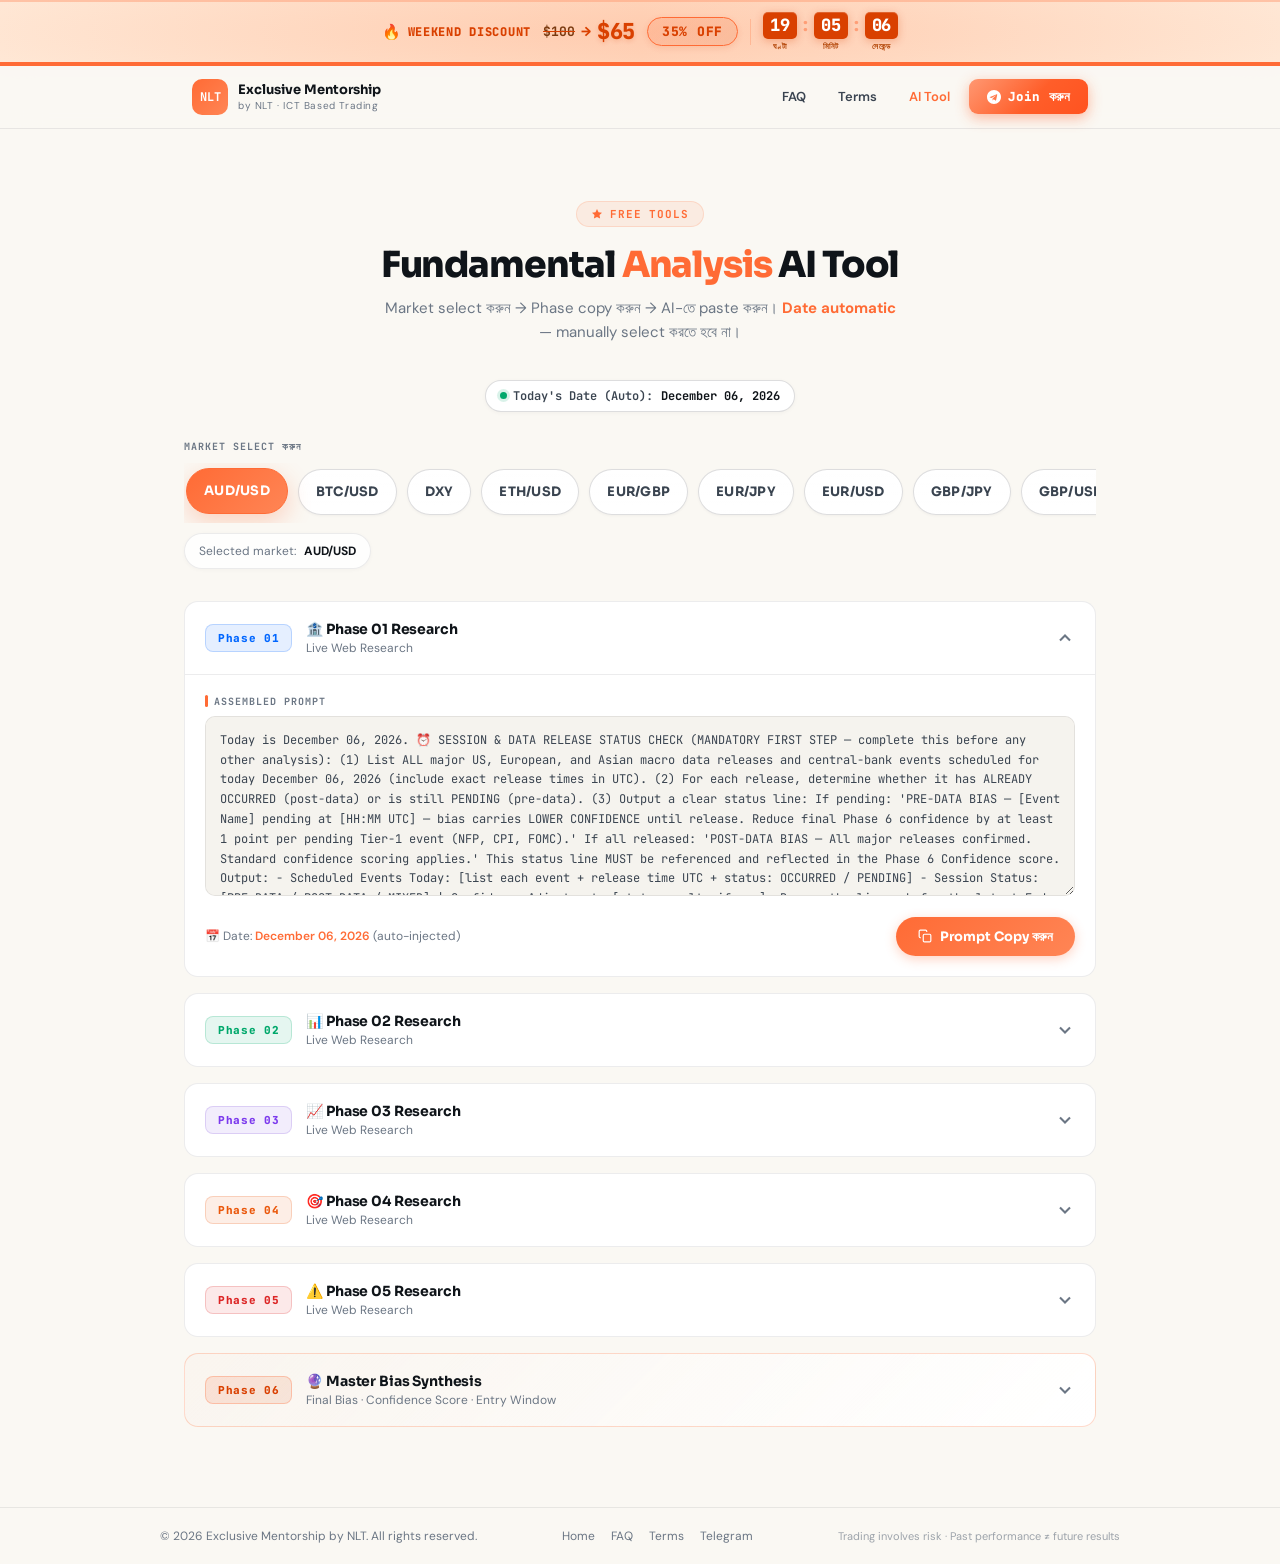
==== commit 75c3bf2b: "Revamp navbar and discount-bar styles Polish header and discount bar UI across analysis.html and faq" ====
--- a/analysis.html
+++ b/analysis.html
@@ -425,7 +425,7 @@
         z-index: 200;
       }
 
-      /* ══ NAVBAR ══ */
+      /* ═══ NAV ═══ */
       .navbar {
         position: relative;
         background: rgba(250, 248, 243, 0.92);
@@ -454,41 +454,37 @@
         display: flex;
         align-items: center;
         gap: 10px;
-        cursor: pointer;
       }
 
       .nav-logo-mark {
+        width: 36px;
+        height: 36px;
+        background: linear-gradient(135deg, #ff6b35, #ff8555);
+        border-radius: 10px;
+        display: flex;
+        align-items: center;
+        justify-content: center;
+        font-family: var(--M);
+        font-size: 12px;
+        font-weight: 700;
+        color: #ffffff;
+        flex-shrink: 0;
+      }
+
+      .nav-logo-name {
         font-family: var(--H);
         font-size: 13px;
-        font-weight: 800;
-        color: #fff;
-        background: linear-gradient(135deg, #d97706, #b45309);
-        width: 36px;
-        height: 36px;
-        border-radius: 9px;
-        display: flex;
-        align-items: center;
-        justify-content: center;
-        letter-spacing: 0.04em;
-        box-shadow: 0 2px 8px rgba(217, 119, 6, 0.3);
-        flex-shrink: 0;
-      }
-
-      .nav-logo-name {
-        display: block;
-        font-family: var(--H);
-        font-size: 14px;
         font-weight: 700;
         color: var(--ink);
-        letter-spacing: -0.01em;
+        display: block;
+        line-height: 1.3;
       }
 
       .nav-logo-sub {
-        display: block;
         font-size: 10px;
         color: var(--ink-3);
-        letter-spacing: 0.02em;
-        margin-top: 1px;
+        letter-spacing: 0.06em;
+        display: block;
       }
 
       .nav-right {
@@ -498,14 +494,12 @@
       }
 
       .nav-link {
-        font-family: var(--B);
         font-size: 13px;
         font-weight: 600;
         color: var(--ink-2);
         padding: 7px 13px;
         border-radius: 8px;
         transition: all 0.2s;
-        position: relative;
       }
 
       .nav-link:hover {
@@ -517,23 +511,45 @@
         color: var(--amber);
       }
 
+      @keyframes btnShimmer {
+        0% {
+          left: -100%;
+          opacity: 0;
+        }
+
+        15% {
+          opacity: 1;
+        }
+
+        50% {
+          left: 120%;
+          opacity: 1;
+        }
+
+        51%,
+        100% {
+          left: 120%;
+          opacity: 0;
+        }
+      }
+
       .nav-cta {
         display: inline-flex;
         align-items: center;
         gap: 7px;
+        background: linear-gradient(135deg, #ff6b35, #ff5320);
+        color: #ffffff;
         font-family: var(--M);
         font-size: 12.5px;
         font-weight: 900;
-        color: #fff;
-        background: linear-gradient(135deg, #ff6b35, #ff5320);
         padding: 9px 18px;
         border-radius: 9px;
-        margin-left: 4px;
+        text-decoration: none;
+        position: relative;
+        overflow: hidden;
         transition: all 0.25s cubic-bezier(0.34, 1.56, 0.64, 1);
         box-shadow: 0 4px 14px rgba(255, 107, 53, 0.45);
         letter-spacing: 0.01em;
-        position: relative;
-        overflow: hidden;
         border: none;
         cursor: pointer;
       }
@@ -576,35 +592,9 @@
         transform: translateY(0) scale(1.02);
       }
 
-      @keyframes btnShimmer {
-        0% {
-          left: -100%;
-          opacity: 0;
-        }
-
-        15% {
-          opacity: 1;
-        }
-
-        50% {
-          left: 120%;
-          opacity: 1;
-        }
-
-        51%,
-        100% {
-          left: 120%;
-          opacity: 0;
-        }
-      }
-
-      @media (max-width: 520px) {
+      @media (max-width: 540px) {
         .nav-link:not(.active) {
           display: none;
-        }
-
-        .nav-inner {
-          padding: 0 16px;
         }
       }
 
@@ -1496,7 +1486,7 @@
 
     <!-- ════ STICKY HEADER ════ -->
     <header class="sticky-header">
-      <!-- DISCOUNT BAR -->
+      <!-- ════ DISCOUNT BAR ════ -->
       <div class="disc-bar" id="discBar">
         <span class="disc-fl"
           ><span class="disc-fl-fire">🔥</span
@@ -1510,8 +1500,7 @@
         <span class="disc-badge" id="dSave"></span>
         <span class="disc-vdiv"></span>
         <span class="disc-timer-wrap">
-          <span class="disc-timer-lbl">শেষ হচ্ছে</span>
-          <span class="disc-clock">
+          <span class="disc-clock" id="discClock">
             <span class="disc-unit"
               ><span class="disc-d" id="tH">00</span
               ><span class="disc-u-lbl">ঘণ্টা</span></span
@@ -1529,14 +1518,14 @@
           </span>
         </span>
       </div>
-      <!-- NAVBAR -->
+      <!-- ════ NAVBAR ════ -->
       <nav class="navbar" id="navbar">
         <div class="nav-inner">
           <a class="nav-logo" href="index.html">
             <div class="nav-logo-mark">NLT</div>
             <div>
-              <span class="nav-logo-name">Exclusive Mentorship</span
-              ><span class="nav-logo-sub">by NLT · ICT Based Trading</span>
+              <span class="nav-logo-name">Exclusive Mentorship</span>
+              <span class="nav-logo-sub">by NLT · ICT Based Trading</span>
             </div>
           </a>
           <div class="nav-right">
@@ -1548,8 +1537,7 @@
               href="https://t.me/AskNLT"
               target="_blank"
               rel="noopener noreferrer"
-            >
-              <svg
+              ><svg
                 width="14"
                 height="14"
                 viewBox="0 0 24 24"
@@ -1559,8 +1547,8 @@
                   d="M12 0C5.373 0 0 5.373 0 12s5.373 12 12 12 12-5.373 12-12S18.627 0 12 0zm5.562 8.248-2.01 9.456c-.148.658-.537.818-1.084.508l-3-2.21-1.447 1.394c-.16.16-.295.295-.605.295l.213-3.053 5.56-5.023c.242-.213-.054-.334-.373-.12l-6.87 4.326-2.962-.924c-.643-.204-.658-.643.136-.953l11.57-4.461c.537-.194 1.006.131.872.765z"
                 />
               </svg>
-              Join করুন
-            </a>
+              Join করুন</a
+            >
           </div>
         </div>
       </nav>
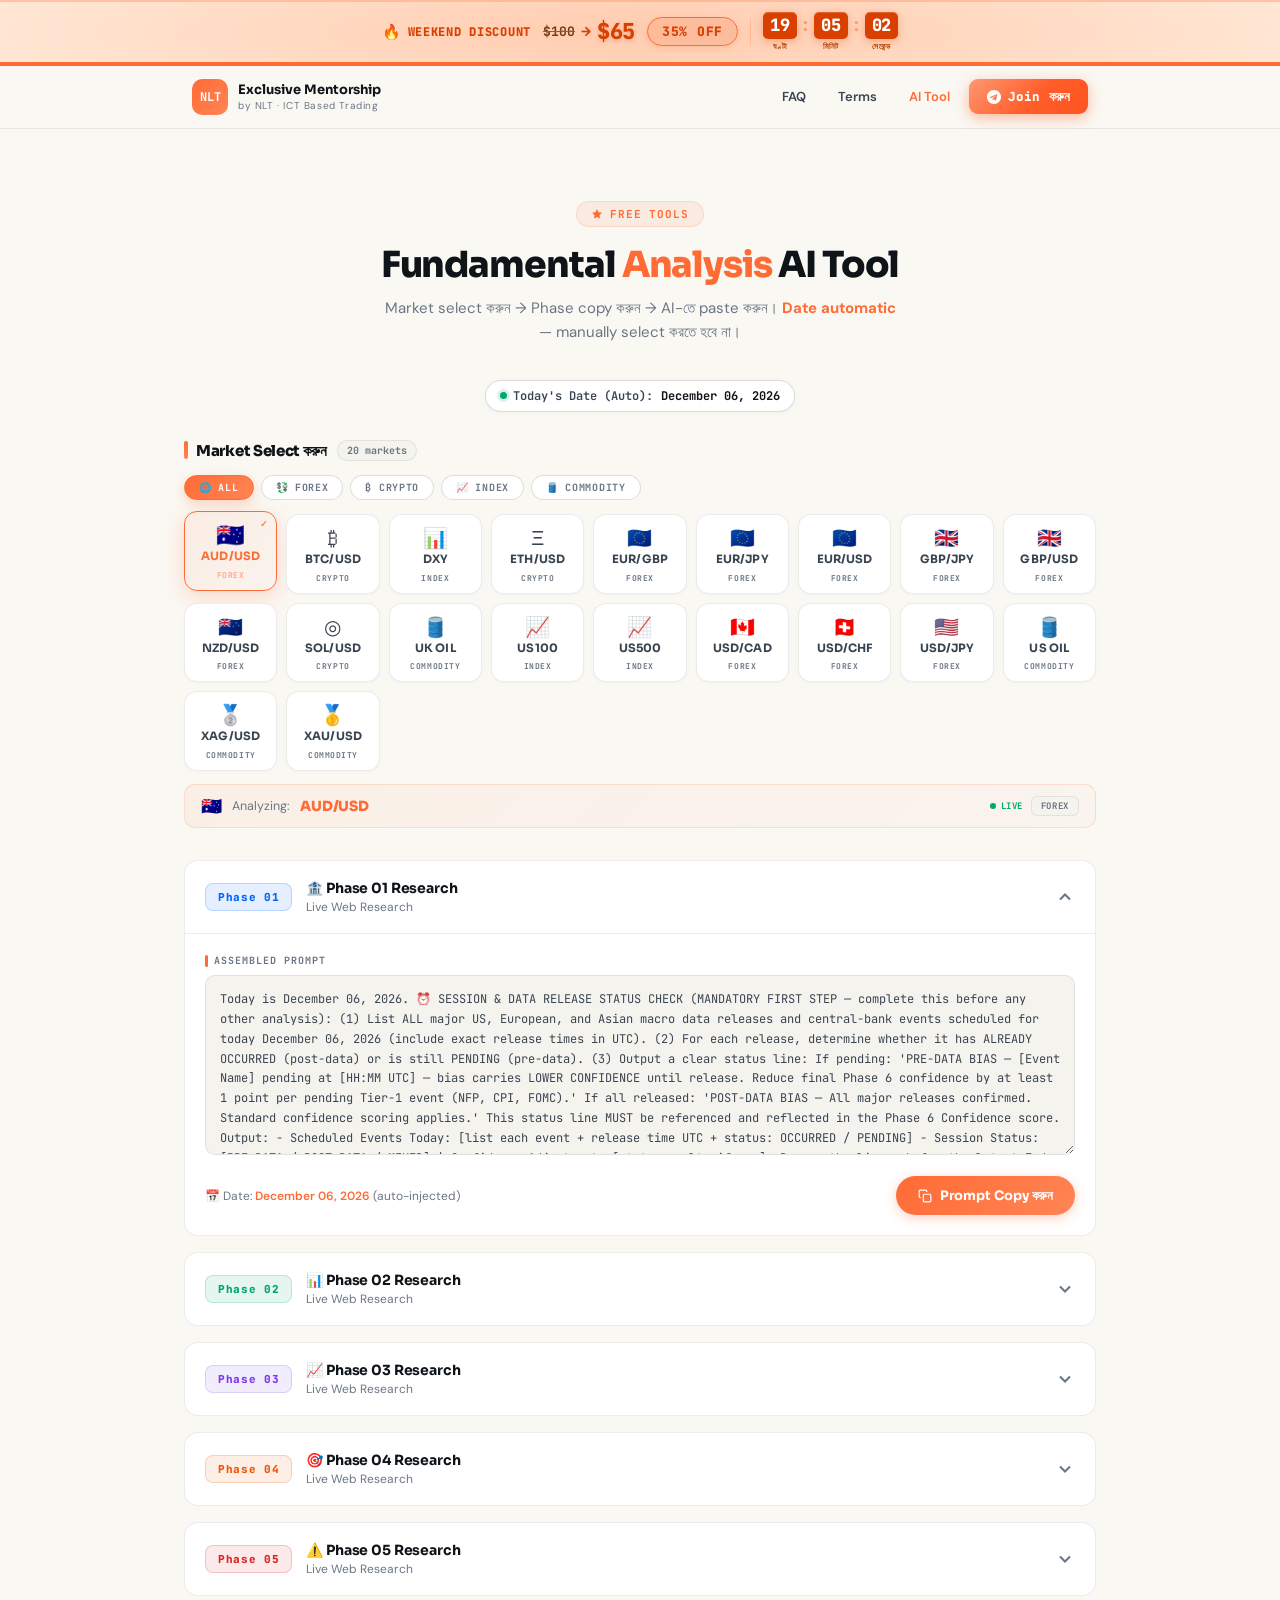
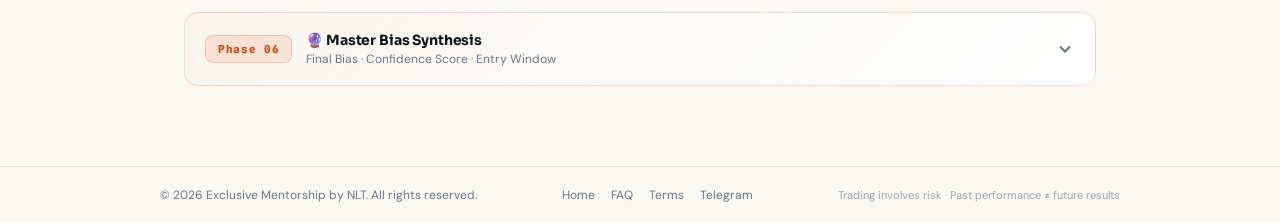
==== commit 9c82b336: "Redesign market section and refactor styles/JS Rework the market area and streamline CSS/JS. Introdu" ====
--- a/analysis.html
+++ b/analysis.html
@@ -28,7 +28,6 @@
         margin: 0;
         padding: 0;
       }
-
       :root {
         --bg: #faf8f3;
         --bg-card: #ffffff;
@@ -44,9 +43,6 @@
         --amber-dim: rgba(255, 107, 53, 0.09);
         --amber-b: rgba(255, 107, 53, 0.16);
         --blue: #0066ff;
-        --blue-s: #3385ff;
-        --blue-dim: rgba(0, 102, 255, 0.09);
-        --blue-b: rgba(0, 102, 255, 0.15);
         --green: #00a86b;
         --green-s: #33bb7f;
         --H: "Sora", sans-serif;
@@ -55,11 +51,9 @@
         --mw: 960px;
         --r: 14px;
       }
-
       html {
         scroll-behavior: smooth;
       }
-
       body {
         font-family: var(--B);
         color: var(--ink-2);
@@ -67,22 +61,19 @@
         -webkit-font-smoothing: antialiased;
         overflow-x: hidden;
       }
-
       a {
         color: inherit;
         text-decoration: none;
       }
-
       * {
         -webkit-tap-highlight-color: transparent;
       }
-
       a,
       button {
         touch-action: manipulation;
       }
 
-      /* ══ DISCOUNT BAR ══ */
+      /* DISCOUNT BAR */
       .disc-bar {
         background: linear-gradient(90deg, #ffe8d6, #ffd9c0, #ffe8d6);
         border-bottom: 4px solid #ff6b35;
@@ -97,7 +88,6 @@
         overflow: hidden;
         box-shadow: 0 4px 16px rgba(255, 107, 53, 0.18);
       }
-
       .disc-bar::before {
         content: "";
         position: absolute;
@@ -109,25 +99,21 @@
         );
         pointer-events: none;
       }
-
       .disc-bar.disc-urgent {
         animation: discPulse 1.2s ease-in-out infinite;
         box-shadow: 0 6px 24px rgba(255, 107, 53, 0.32);
       }
-
       @keyframes discPulse {
         0%,
         100% {
           transform: translateY(0);
           box-shadow: 0 6px 24px rgba(255, 107, 53, 0.32);
         }
-
         50% {
           transform: translateY(-2px);
           box-shadow: 0 8px 28px rgba(255, 107, 53, 0.42);
         }
       }
-
       .disc-fl {
         font-family: var(--M);
         font-size: 12px;
@@ -142,24 +128,20 @@
         align-items: center;
         gap: 6px;
       }
-
       .disc-fl-fire {
         font-size: 15px;
         display: inline-block;
         animation: fireAnim 1s ease-in-out infinite;
       }
-
       @keyframes fireAnim {
         0%,
         100% {
           transform: scaleY(1) rotate(-2deg);
         }
-
         50% {
           transform: scaleY(1.08) rotate(2deg);
         }
       }
-
       .disc-price-group {
         display: inline-flex;
         align-items: center;
@@ -167,7 +149,6 @@
         position: relative;
         z-index: 1;
       }
-
       .disc-orig {
         font-family: var(--M);
         font-size: 13px;
@@ -176,25 +157,21 @@
         text-decoration: line-through;
         text-decoration-color: #d94000;
       }
-
       .disc-arr {
         color: #d94000;
         font-weight: 900;
         font-size: 13px;
         animation: arrBounce 0.7s ease-in-out infinite;
       }
-
       @keyframes arrBounce {
         0%,
         100% {
           transform: translateX(0);
         }
-
         50% {
           transform: translateX(4px);
         }
       }
-
       .disc-now {
         font-family: var(--M);
         font-size: 22px;
@@ -203,7 +180,6 @@
         letter-spacing: -0.02em;
         text-shadow: 0 2px 4px rgba(217, 64, 0, 0.18);
       }
-
       .disc-badge {
         display: inline-flex;
         align-items: center;
@@ -226,7 +202,6 @@
         z-index: 1;
         box-shadow: 0 2px 6px rgba(217, 64, 0, 0.12);
       }
-
       .disc-vdiv {
         width: 1px;
         height: 26px;
@@ -235,7 +210,6 @@
         position: relative;
         z-index: 1;
       }
-
       .disc-timer-wrap {
         display: inline-flex;
         align-items: center;
@@ -243,56 +217,17 @@
         position: relative;
         z-index: 1;
       }
-
-      .disc-timer-lbl {
-        font-family: var(--M);
-        font-size: 9px;
-        font-weight: 700;
-        color: #c43a00;
-        letter-spacing: 0.07em;
-        text-transform: uppercase;
-        white-space: nowrap;
-        display: inline-flex;
-        align-items: center;
-        gap: 5px;
-      }
-
-      .disc-timer-lbl::before {
-        content: "";
-        width: 7px;
-        height: 7px;
-        border-radius: 50%;
-        background: #e03a00;
-        flex-shrink: 0;
-        animation: timerDot 0.9s ease-in-out infinite;
-      }
-
-      @keyframes timerDot {
-        0%,
-        100% {
-          opacity: 1;
-          transform: scale(1);
-        }
-
-        50% {
-          opacity: 0.4;
-          transform: scale(0.7);
-        }
-      }
-
       .disc-clock {
         display: inline-flex;
         align-items: center;
         gap: 2px;
       }
-
       .disc-unit {
         display: flex;
         flex-direction: column;
         align-items: center;
         gap: 2px;
       }
-
       .disc-d {
         font-family: var(--M);
         font-size: 17px;
@@ -311,33 +246,27 @@
           inset 0 1px 0 rgba(255, 255, 255, 0.18);
         display: block;
       }
-
       .disc-d.flip {
         animation: digitFlip 0.22s ease-in-out;
       }
-
       @keyframes digitFlip {
         0% {
           transform: scaleY(1);
           opacity: 1;
         }
-
         40% {
           transform: scaleY(0);
           opacity: 0;
         }
-
         60% {
           transform: scaleY(0);
           opacity: 0;
         }
-
         100% {
           transform: scaleY(1);
           opacity: 1;
         }
       }
-
       .disc-u-lbl {
         font-family: var(--M);
         font-size: 7.5px;
@@ -346,7 +275,6 @@
         letter-spacing: 0.04em;
         text-transform: uppercase;
       }
-
       .disc-sep2 {
         font-family: var(--M);
         font-size: 18px;
@@ -357,60 +285,49 @@
         padding-top: 2px;
         line-height: 1.25;
       }
-
       .disc-bar.disc-urgent .disc-d {
         background: #c00000;
         animation: urgentFlash 0.65s ease-in-out infinite;
       }
-
       @keyframes urgentFlash {
         0%,
         100% {
           opacity: 1;
         }
-
         50% {
           opacity: 0.7;
         }
       }
-
       @media (max-width: 680px) {
         .disc-fl,
         .disc-vdiv {
           display: none;
         }
       }
-
       @media (max-width: 520px) {
         .disc-bar {
           padding: 7px 10px;
           gap: 7px;
         }
-
         .disc-d {
           font-size: 14px;
           min-width: 27px;
           padding: 3px 5px;
         }
-
         .disc-sep2 {
           font-size: 15px;
         }
-
         .disc-u-lbl {
           font-size: 7px;
         }
-
         .disc-now {
           font-size: 18px;
         }
-
         .disc-badge {
           font-size: 10px;
           padding: 4px 9px;
         }
       }
-
       @media (max-width: 400px) {
         .disc-orig,
         .disc-arr {
@@ -418,14 +335,13 @@
         }
       }
 
-      /* ══ STICKY HEADER ══ */
       .sticky-header {
         position: sticky;
         top: 0;
         z-index: 200;
       }
 
-      /* ═══ NAV ═══ */
+      /* NAV */
       .navbar {
         position: relative;
         background: rgba(250, 248, 243, 0.92);
@@ -434,11 +350,9 @@
         border-bottom: 1px solid var(--line);
         transition: box-shadow 0.3s;
       }
-
       .navbar.scrolled {
         box-shadow: 0 2px 12px rgba(0, 0, 0, 0.08);
       }
-
       .nav-inner {
         max-width: var(--mw);
         margin: 0 auto;
@@ -449,13 +363,11 @@
         padding: 0 32px;
         gap: 16px;
       }
-
       .nav-logo {
         display: flex;
         align-items: center;
         gap: 10px;
       }
-
       .nav-logo-mark {
         width: 36px;
         height: 36px;
@@ -467,10 +379,9 @@
         font-family: var(--M);
         font-size: 12px;
         font-weight: 700;
-        color: #ffffff;
+        color: #fff;
         flex-shrink: 0;
       }
-
       .nav-logo-name {
         font-family: var(--H);
         font-size: 13px;
@@ -479,20 +390,17 @@
         display: block;
         line-height: 1.3;
       }
-
       .nav-logo-sub {
         font-size: 10px;
         color: var(--ink-3);
         letter-spacing: 0.06em;
         display: block;
       }
-
       .nav-right {
         display: flex;
         align-items: center;
         gap: 6px;
       }
-
       .nav-link {
         font-size: 13px;
         font-weight: 600;
@@ -501,44 +409,37 @@
         border-radius: 8px;
         transition: all 0.2s;
       }
-
       .nav-link:hover {
         background: rgba(15, 20, 25, 0.06);
         color: var(--ink);
       }
-
       .nav-link.active {
         color: var(--amber);
       }
-
       @keyframes btnShimmer {
         0% {
           left: -100%;
           opacity: 0;
         }
-
         15% {
           opacity: 1;
         }
-
         50% {
           left: 120%;
           opacity: 1;
         }
-
         51%,
         100% {
           left: 120%;
           opacity: 0;
         }
       }
-
       .nav-cta {
         display: inline-flex;
         align-items: center;
         gap: 7px;
         background: linear-gradient(135deg, #ff6b35, #ff5320);
-        color: #ffffff;
+        color: #fff;
         font-family: var(--M);
         font-size: 12.5px;
         font-weight: 900;
@@ -553,7 +454,6 @@
         border: none;
         cursor: pointer;
       }
-
       .nav-cta::before {
         content: "";
         position: absolute;
@@ -565,7 +465,6 @@
         );
         pointer-events: none;
       }
-
       .nav-cta::after {
         content: "";
         position: absolute;
@@ -581,24 +480,19 @@
         );
         animation: btnShimmer 3s ease-in-out infinite;
       }
-
       .nav-cta:hover {
         transform: translateY(-2px) scale(1.05);
         box-shadow: 0 8px 24px rgba(255, 107, 53, 0.6);
-        background: linear-gradient(135deg, #ff5320, #ff3d00);
-      }
-
+      }
       .nav-cta:active {
         transform: translateY(0) scale(1.02);
       }
-
       @media (max-width: 540px) {
         .nav-link:not(.active) {
           display: none;
         }
       }
 
-      /* ══ SECTION PROGRESS ══ */
       .section-progress {
         position: fixed;
         top: 0;
@@ -611,19 +505,17 @@
         box-shadow: 0 0 8px rgba(255, 107, 53, 0.6);
       }
 
-      /* ══ MAIN ══ */
       main {
         max-width: var(--mw);
         margin: 0 auto;
         padding: 40px 24px 80px;
       }
 
-      /* ══ PAGE HEADER ══ */
+      /* PAGE HEADER */
       .pg-hdr {
         padding: 32px 0 36px;
         text-align: center;
       }
-
       .pg-hdr-badge {
         display: inline-flex;
         align-items: center;
@@ -640,7 +532,6 @@
         border-radius: 100px;
         margin-bottom: 16px;
       }
-
       .pg-hdr h1 {
         font-family: var(--H);
         font-size: clamp(24px, 4vw, 36px);
@@ -650,12 +541,10 @@
         line-height: 1.2;
         margin-bottom: 10px;
       }
-
       .pg-hdr h1 em {
         color: var(--amber);
         font-style: normal;
       }
-
       .pg-hdr p {
         font-size: 15px;
         color: var(--ink-3);
@@ -664,7 +553,7 @@
         line-height: 1.6;
       }
 
-      /* ══ DATE DISPLAY ══ */
+      /* DATE */
       .date-bar {
         display: flex;
         align-items: center;
@@ -672,7 +561,6 @@
         gap: 8px;
         margin-bottom: 28px;
       }
-
       .date-pill {
         display: inline-flex;
         align-items: center;
@@ -687,7 +575,6 @@
         border-radius: 100px;
         box-shadow: 0 1px 4px rgba(0, 0, 0, 0.04);
       }
-
       .date-dot {
         width: 7px;
         height: 7px;
@@ -697,132 +584,297 @@
         flex-shrink: 0;
         animation: liveDot 1.5s ease-in-out infinite;
       }
-
       @keyframes liveDot {
         0%,
         100% {
           opacity: 1;
         }
-
         50% {
           opacity: 0.4;
         }
       }
 
-      /* ══ MARKET TABS ══ */
+      /* ══ MARKET SECTION — REDESIGNED ══ */
       .mkt-bar {
         margin-bottom: 32px;
-        display: flex;
-        flex-direction: column;
+      }
+
+      .mkt-section-hdr {
+        display: flex;
+        align-items: center;
+        justify-content: space-between;
+        margin-bottom: 14px;
+        gap: 12px;
+        flex-wrap: wrap;
+      }
+      .mkt-section-left {
+        display: flex;
+        align-items: center;
         gap: 10px;
       }
-
-      .mkt-bar-lbl {
+      .mkt-section-title {
+        font-family: var(--H);
+        font-size: 15px;
+        font-weight: 800;
+        color: var(--ink);
+        letter-spacing: -0.02em;
+        display: flex;
+        align-items: center;
+        gap: 8px;
+      }
+      .mkt-section-title::before {
+        content: "";
+        width: 4px;
+        height: 18px;
+        background: linear-gradient(180deg, var(--amber), var(--amber-s));
+        border-radius: 2px;
+        flex-shrink: 0;
+      }
+      .mkt-count-badge {
         font-family: var(--M);
         font-size: 10px;
         font-weight: 700;
-        letter-spacing: 0.1em;
+        color: var(--ink-3);
+        background: var(--bg-elevated);
+        border: 1px solid var(--line);
+        padding: 3px 9px;
+        border-radius: 100px;
+      }
+
+      /* Category filter pills */
+      .mkt-cats {
+        display: flex;
+        gap: 7px;
+        flex-wrap: wrap;
+        margin-bottom: 14px;
+      }
+      .mkt-cat-btn {
+        font-family: var(--M);
+        font-size: 10px;
+        font-weight: 700;
+        letter-spacing: 0.07em;
         text-transform: uppercase;
+        padding: 5px 14px;
+        border-radius: 100px;
+        border: 1.5px solid var(--line-s);
+        background: var(--bg-card);
         color: var(--ink-3);
-        margin-bottom: 0;
-      }
-
-      .mkt-tabs {
-        display: flex;
-        gap: 10px;
-        overflow-x: auto;
-        overflow-y: hidden;
-        padding: 6px 2px 8px;
-        scroll-snap-type: x proximity;
-        scroll-padding-inline: 6px;
-        -webkit-overflow-scrolling: touch;
-        scrollbar-width: none;
-      }
-
-      .mkt-tabs::-webkit-scrollbar {
-        display: none;
-      }
-
-      .mkt-tab {
-        display: inline-flex;
-        align-items: center;
-        justify-content: center;
-        min-height: 46px;
-        padding: 11px 17px;
-        border-radius: 999px;
-        border: 1.5px solid var(--line-s);
-        background: linear-gradient(
-          180deg,
-          rgba(255, 255, 255, 0.98),
-          var(--bg-card)
-        );
-        color: var(--ink-2);
         cursor: pointer;
-        transition:
-          transform 0.2s,
-          box-shadow 0.2s,
-          border-color 0.2s,
-          background 0.2s,
-          color 0.2s;
-        flex-shrink: 0;
-        scroll-snap-align: start;
-        font-family: var(--H);
-        font-size: 13px;
-        font-weight: 700;
-        letter-spacing: 0.02em;
+        transition: all 0.18s;
         white-space: nowrap;
-        box-shadow: 0 1px 3px rgba(0, 0, 0, 0.04);
-      }
-
-      .mkt-tab:hover {
-        transform: translateY(-1px);
+      }
+      .mkt-cat-btn:hover {
         border-color: var(--amber-b);
-        background: rgba(255, 241, 234, 0.85);
-        color: var(--ink);
-      }
-
-      .mkt-tab.active {
+        color: var(--amber);
+        background: var(--amber-dim);
+      }
+      .mkt-cat-btn.active {
         background: linear-gradient(135deg, var(--amber), var(--amber-s));
         border-color: var(--amber);
         color: #fff;
-        box-shadow: 0 8px 24px rgba(255, 107, 53, 0.28);
-        transform: translateY(-1px);
-      }
-
-      .mkt-tab:focus-visible {
-        outline: 3px solid rgba(255, 107, 53, 0.22);
-        outline-offset: 2px;
-      }
-
-      .mkt-selection {
+        box-shadow: 0 4px 12px rgba(255, 107, 53, 0.25);
+      }
+
+      /* Market card grid */
+      .mkt-grid {
+        display: grid;
+        grid-template-columns: repeat(auto-fill, minmax(90px, 1fr));
+        gap: 9px;
+      }
+      .mkt-card {
+        position: relative;
+        display: flex;
+        flex-direction: column;
+        align-items: center;
+        justify-content: center;
+        gap: 5px;
+        padding: 13px 8px 10px;
+        border: 1.5px solid var(--line);
+        border-radius: 13px;
+        background: var(--bg-card);
+        cursor: pointer;
+        user-select: none;
+        text-align: center;
+        transition: all 0.2s cubic-bezier(0.22, 1, 0.36, 1);
+        box-shadow: 0 1px 3px rgba(0, 0, 0, 0.03);
+      }
+      .mkt-card:hover {
+        transform: translateY(-3px);
+        border-color: rgba(255, 107, 53, 0.3);
+        box-shadow: 0 8px 20px rgba(255, 107, 53, 0.12);
+      }
+      .mkt-card.active {
+        border-color: var(--amber);
+        background: linear-gradient(
+          135deg,
+          rgba(255, 107, 53, 0.08),
+          rgba(255, 133, 85, 0.04)
+        );
+        box-shadow: 0 6px 22px rgba(255, 107, 53, 0.22);
+        transform: translateY(-3px);
+      }
+      .mkt-card.active::after {
+        content: "✓";
+        position: absolute;
+        top: 6px;
+        right: 8px;
+        font-family: var(--M);
+        font-size: 9px;
+        font-weight: 900;
+        color: var(--amber);
+        opacity: 0.85;
+      }
+      .mkt-card.hidden {
+        display: none;
+      }
+
+      .mkt-card-icon {
+        font-size: 20px;
+        line-height: 1;
+        transition: transform 0.2s;
+      }
+      .mkt-card:hover .mkt-card-icon,
+      .mkt-card.active .mkt-card-icon {
+        transform: scale(1.15);
+      }
+      .mkt-card-label {
+        font-family: var(--H);
+        font-size: 11.5px;
+        font-weight: 700;
+        color: var(--ink-2);
+        letter-spacing: 0.01em;
+        line-height: 1.2;
+        transition: color 0.2s;
+      }
+      .mkt-card.active .mkt-card-label {
+        color: var(--amber);
+      }
+      .mkt-card-type {
+        font-family: var(--M);
+        font-size: 8px;
+        font-weight: 700;
+        letter-spacing: 0.07em;
+        text-transform: uppercase;
+        color: var(--ink-3);
+        margin-top: 1px;
+        transition: color 0.2s;
+      }
+      .mkt-card.active .mkt-card-type {
+        color: rgba(255, 107, 53, 0.55);
+      }
+
+      /* Active indicator strip */
+      .mkt-active-strip {
+        display: flex;
+        align-items: center;
+        gap: 10px;
+        margin-top: 13px;
+        padding: 10px 16px;
+        background: linear-gradient(
+          135deg,
+          rgba(255, 107, 53, 0.06),
+          rgba(255, 133, 85, 0.03)
+        );
+        border: 1px solid var(--amber-b);
+        border-radius: 11px;
+        transition: all 0.3s;
+        overflow: hidden;
+      }
+      .mkt-active-icon {
+        font-size: 17px;
+        flex-shrink: 0;
+      }
+      .mkt-active-text {
+        font-size: 12.5px;
+        color: var(--ink-3);
+      }
+      .mkt-active-name {
+        font-family: var(--H);
+        font-size: 14px;
+        font-weight: 800;
+        color: var(--amber);
+        letter-spacing: -0.01em;
+      }
+      .mkt-active-right {
+        margin-left: auto;
+        display: flex;
+        align-items: center;
+        gap: 8px;
+        flex-shrink: 0;
+      }
+      .mkt-active-cat {
+        font-family: var(--M);
+        font-size: 9px;
+        font-weight: 700;
+        letter-spacing: 0.07em;
+        text-transform: uppercase;
+        color: var(--ink-3);
+        background: var(--bg-elevated);
+        border: 1px solid var(--line);
+        padding: 3px 9px;
+        border-radius: 6px;
+      }
+      .mkt-active-live {
         display: inline-flex;
         align-items: center;
-        gap: 8px;
-        width: fit-content;
-        max-width: 100%;
-        padding: 9px 14px;
-        border-radius: 999px;
-        background: rgba(255, 255, 255, 0.82);
-        border: 1px solid var(--line);
-        box-shadow: 0 1px 4px rgba(0, 0, 0, 0.03);
-        font-family: var(--B);
-        font-size: 12px;
-        color: var(--ink-3);
-      }
-
-      .mkt-selection strong {
-        color: var(--ink);
+        gap: 5px;
+        font-family: var(--M);
+        font-size: 9px;
         font-weight: 700;
-      }
-
-      /* ══ PHASE CONTAINER ══ */
+        letter-spacing: 0.06em;
+        text-transform: uppercase;
+        color: var(--green);
+      }
+      .mkt-active-live::before {
+        content: "";
+        width: 6px;
+        height: 6px;
+        border-radius: 50%;
+        background: var(--green);
+        flex-shrink: 0;
+        animation: liveDot 1.2s ease-in-out infinite;
+      }
+
+      @media (max-width: 640px) {
+        .mkt-grid {
+          grid-template-columns: repeat(auto-fill, minmax(76px, 1fr));
+          gap: 7px;
+        }
+        .mkt-card {
+          padding: 11px 6px 9px;
+        }
+        .mkt-card-icon {
+          font-size: 18px;
+        }
+        .mkt-card-label {
+          font-size: 10.5px;
+        }
+        main {
+          padding: 28px 16px 60px;
+        }
+        .pg-hdr {
+          padding: 20px 0 24px;
+        }
+        .mkt-bar {
+          margin-bottom: 24px;
+        }
+      }
+      @media (max-width: 420px) {
+        .mkt-grid {
+          grid-template-columns: repeat(auto-fill, minmax(68px, 1fr));
+          gap: 6px;
+        }
+        .mkt-active-right {
+          display: none;
+        }
+      }
+
+      /* PHASES */
       .phases-wrap {
         display: flex;
         flex-direction: column;
         gap: 16px;
       }
-
-      /* ══ PHASE CARD ══ */
       .phase-card {
         background: var(--bg-card);
         border: 1.5px solid var(--line);
@@ -832,11 +884,9 @@
           border-color 0.25s,
           box-shadow 0.25s;
       }
-
       .phase-card:hover {
         border-color: rgba(255, 107, 53, 0.2);
       }
-
       .phase-card.p6-card {
         border-color: rgba(255, 107, 53, 0.25);
         background: linear-gradient(
@@ -845,25 +895,6 @@
           var(--bg-card)
         );
       }
-
-      .phase-card.p7-card {
-        border-color: rgba(34, 158, 217, 0.2);
-        background: linear-gradient(
-          135deg,
-          rgba(34, 158, 217, 0.02),
-          var(--bg-card)
-        );
-      }
-
-      .phase-card.p8-card {
-        border-color: rgba(16, 185, 129, 0.2);
-        background: linear-gradient(
-          135deg,
-          rgba(16, 185, 129, 0.02),
-          var(--bg-card)
-        );
-      }
-
       .phase-hdr {
         display: flex;
         align-items: center;
@@ -872,19 +903,15 @@
         cursor: pointer;
         user-select: none;
       }
-
       .phase-hdr:hover .phase-chevron {
         transform: rotate(5deg);
       }
-
       .phase-card.open .phase-hdr {
         border-bottom: 1px solid var(--line);
       }
-
       .phase-card.open .phase-chevron {
         transform: rotate(180deg) !important;
       }
-
       .phase-num {
         font-family: var(--M);
         font-size: 11px;
@@ -896,37 +923,31 @@
         text-align: center;
         flex-shrink: 0;
       }
-
       .phase-num.n1 {
         background: rgba(0, 102, 255, 0.1);
         color: #0066ff;
         border: 1px solid rgba(0, 102, 255, 0.2);
       }
-
       .phase-num.n2 {
         background: rgba(0, 168, 107, 0.1);
         color: #00a86b;
         border: 1px solid rgba(0, 168, 107, 0.2);
       }
-
       .phase-num.n3 {
         background: rgba(130, 80, 220, 0.1);
         color: #7c3aed;
         border: 1px solid rgba(130, 80, 220, 0.2);
       }
-
       .phase-num.n4 {
         background: rgba(234, 88, 12, 0.1);
         color: #ea580c;
         border: 1px solid rgba(234, 88, 12, 0.2);
       }
-
       .phase-num.n5 {
         background: rgba(220, 38, 38, 0.1);
         color: #dc2626;
         border: 1px solid rgba(220, 38, 38, 0.2);
       }
-
       .phase-num.n6 {
         background: linear-gradient(
           135deg,
@@ -936,24 +957,20 @@
         color: #d94000;
         border: 1px solid rgba(255, 107, 53, 0.3);
       }
-
       .phase-num.n7 {
         background: rgba(34, 158, 217, 0.1);
         color: #229ed9;
         border: 1px solid rgba(34, 158, 217, 0.25);
       }
-
       .phase-num.n8 {
         background: rgba(16, 185, 129, 0.1);
         color: #059669;
         border: 1px solid rgba(16, 185, 129, 0.25);
       }
-
       .phase-meta {
         flex: 1;
         min-width: 0;
       }
-
       .phase-title {
         font-family: var(--H);
         font-size: 14px;
@@ -961,13 +978,11 @@
         color: var(--ink);
         letter-spacing: -0.01em;
       }
-
       .phase-sub {
         font-size: 12px;
         color: var(--ink-3);
         margin-top: 2px;
       }
-
       .phase-chevron {
         width: 20px;
         height: 20px;
@@ -975,30 +990,26 @@
         flex-shrink: 0;
         transition: transform 0.3s cubic-bezier(0.22, 1, 0.36, 1);
       }
-
       .phase-body {
         display: none;
         padding: 20px;
       }
-
       .phase-card.open .phase-body {
         display: block;
         animation: bodyIn 0.25s ease;
       }
-
       @keyframes bodyIn {
         from {
           opacity: 0;
           transform: translateY(-6px);
         }
-
         to {
           opacity: 1;
           transform: translateY(0);
         }
       }
 
-      /* ══ PROMPT AREA ══ */
+      /* PROMPT */
       .prompt-label {
         font-family: var(--M);
         font-size: 10px;
@@ -1011,7 +1022,6 @@
         align-items: center;
         gap: 6px;
       }
-
       .prompt-label::before {
         content: "";
         width: 3px;
@@ -1019,7 +1029,6 @@
         background: var(--amber);
         border-radius: 2px;
       }
-
       .prompt-text {
         width: 100%;
         min-height: 180px;
@@ -1039,16 +1048,11 @@
         word-break: break-word;
         transition: border-color 0.2s;
       }
-
       .prompt-text:focus {
         border-color: var(--amber-b);
       }
 
-      .prompt-text::selection {
-        background: rgba(255, 107, 53, 0.2);
-      }
-
-      /* ══ PHASE 6 INPUTS ══ */
+      /* PHASE 6 */
       .p6-section-title {
         font-family: var(--H);
         font-size: 13px;
@@ -1059,7 +1063,6 @@
         align-items: center;
         gap: 8px;
       }
-
       .p6-section-title span {
         font-family: var(--M);
         font-size: 10px;
@@ -1071,14 +1074,12 @@
         padding: 3px 8px;
         border-radius: 5px;
       }
-
       .p6-inputs-grid {
         display: flex;
         flex-direction: column;
         gap: 12px;
         margin-bottom: 20px;
       }
-
       .p6-input-group label {
         display: flex;
         align-items: center;
@@ -1089,7 +1090,6 @@
         color: var(--ink-2);
         margin-bottom: 6px;
       }
-
       .p6-input-group label .lbl-num {
         font-family: var(--M);
         font-size: 10px;
@@ -1098,31 +1098,21 @@
         border-radius: 5px;
         color: #fff;
       }
-
       .lbl-n1 {
         background: #0066ff;
       }
-
       .lbl-n2 {
         background: #00a86b;
       }
-
       .lbl-n3 {
         background: #7c3aed;
       }
-
       .lbl-n4 {
         background: #ea580c;
       }
-
       .lbl-n5 {
         background: #dc2626;
       }
-
-      .lbl-n6 {
-        background: #d94000;
-      }
-
       .p6-textarea {
         width: 100%;
         height: 100px;
@@ -1140,24 +1130,20 @@
           border-color 0.2s,
           box-shadow 0.2s;
       }
-
       .p6-textarea:focus {
         border-color: var(--amber-b);
         box-shadow: 0 0 0 3px var(--amber-dim);
       }
-
       .p6-textarea::placeholder {
         color: var(--ink-3);
-        font-style: normal;
-      }
-
+      }
       .p6-divider {
         height: 1px;
         background: var(--line);
         margin: 20px 0;
       }
 
-      /* ══ COPY BUTTON ══ */
+      /* COPY */
       .copy-row {
         display: flex;
         align-items: center;
@@ -1166,17 +1152,14 @@
         gap: 10px;
         margin-top: 16px;
       }
-
       .copy-hint {
         font-size: 12px;
         color: var(--ink-3);
       }
-
       .copy-hint strong {
         color: var(--amber);
         font-weight: 600;
       }
-
       .btn-copy {
         display: inline-flex;
         align-items: center;
@@ -1196,31 +1179,19 @@
         box-shadow: 0 3px 12px rgba(255, 107, 53, 0.3);
         flex-shrink: 0;
       }
-
       .btn-copy:hover {
         transform: translateY(-2px);
         box-shadow: 0 5px 18px rgba(255, 107, 53, 0.4);
       }
-
       .btn-copy:active {
         transform: translateY(0) scale(0.97);
       }
-
       .btn-copy.copied {
         background: linear-gradient(135deg, var(--green), var(--green-s));
         box-shadow: 0 3px 12px rgba(0, 168, 107, 0.3);
       }
 
-      .btn-copy svg {
-        flex-shrink: 0;
-        transition: transform 0.25s;
-      }
-
-      .btn-copy.copied svg {
-        transform: scale(1.2);
-      }
-
-      /* ══ LOADING STATE ══ */
+      /* LOAD / ERR */
       .load-state {
         display: flex;
         flex-direction: column;
@@ -1230,7 +1201,6 @@
         gap: 14px;
         text-align: center;
       }
-
       .load-spin {
         width: 36px;
         height: 36px;
@@ -1239,19 +1209,15 @@
         border-radius: 50%;
         animation: spin 0.75s linear infinite;
       }
-
       @keyframes spin {
         to {
           transform: rotate(360deg);
         }
       }
-
       .load-txt {
         font-size: 14px;
         color: var(--ink-3);
       }
-
-      /* ══ ERROR STATE ══ */
       .err-state {
         background: rgba(220, 38, 38, 0.05);
         border: 1.5px solid rgba(220, 38, 38, 0.15);
@@ -1259,12 +1225,10 @@
         padding: 28px;
         text-align: center;
       }
-
       .err-icon {
         font-size: 28px;
         margin-bottom: 10px;
       }
-
       .err-title {
         font-family: var(--H);
         font-size: 15px;
@@ -1272,13 +1236,11 @@
         color: #dc2626;
         margin-bottom: 6px;
       }
-
       .err-sub {
         font-size: 13px;
         color: var(--ink-3);
         line-height: 1.5;
       }
-
       .err-code {
         font-family: var(--M);
         font-size: 11px;
@@ -1290,7 +1252,7 @@
         display: inline-block;
       }
 
-      /* ══ TOAST ══ */
+      /* TOAST */
       .toast {
         position: fixed;
         bottom: 24px;
@@ -1311,21 +1273,18 @@
         opacity: 0;
         white-space: nowrap;
       }
-
       .toast.show {
         transform: translateX(-50%) translateY(0);
         opacity: 1;
       }
-
       .toast.success {
         background: linear-gradient(135deg, #00a86b, #00b87c);
       }
-
       .toast.error {
         background: linear-gradient(135deg, #dc2626, #ef4444);
       }
 
-      /* ══ SCROLL REVEAL ══ */
+      /* SCROLL REVEAL */
       .rv {
         opacity: 0;
         transform: translateY(20px) scale(0.99);
@@ -1333,18 +1292,16 @@
           opacity 0.55s cubic-bezier(0.22, 1, 0.36, 1),
           transform 0.55s cubic-bezier(0.22, 1, 0.36, 1);
       }
-
       .rv.on {
         opacity: 1;
         transform: translateY(0) scale(1);
       }
 
-      /* ══ FOOTER ══ */
+      /* FOOTER */
       .ft {
         border-top: 1px solid var(--line);
         padding: 20px 24px;
       }
-
       .ft-bot {
         max-width: var(--mw);
         margin: 0 auto;
@@ -1354,34 +1311,28 @@
         flex-wrap: wrap;
         gap: 10px;
       }
-
       .ft-copy {
         font-size: 12px;
         color: var(--ink-3);
       }
-
       .ft-nav {
         display: flex;
         align-items: center;
         gap: 16px;
       }
-
       .ft-nav a {
         font-size: 12px;
         color: var(--ink-3);
         transition: color 0.2s;
       }
-
       .ft-nav a:hover {
         color: var(--amber);
       }
-
       .ft-disc {
         font-size: 11px;
         color: var(--ink-3);
         opacity: 0.65;
       }
-
       @media (max-width: 640px) {
         .ft-bot {
           flex-direction: column;
@@ -1390,7 +1341,7 @@
         }
       }
 
-      /* ══ BTT ══ */
+      /* BTT */
       .btt {
         position: fixed;
         bottom: 24px;
@@ -1410,71 +1361,26 @@
         transform: translateY(8px);
         transition: all 0.3s;
       }
-
       .btt.on {
         opacity: 1;
         pointer-events: auto;
         transform: translateY(0);
       }
-
       .btt:hover {
         border-color: var(--amber);
         color: var(--amber);
         background: var(--amber-dim);
       }
 
-      /* ══ RESPONSIVE ══ */
-      @media (max-width: 640px) {
-        main {
-          padding: 28px 16px 60px;
-        }
-
-        .pg-hdr {
-          padding: 20px 0 24px;
-        }
-
-        .mkt-bar {
-          margin-bottom: 24px;
-        }
-
-        .mkt-tabs {
-          gap: 8px;
-          padding: 4px 2px 6px;
-        }
-
-        .mkt-tab {
-          min-height: 42px;
-          padding: 9px 14px;
-          font-size: 12px;
-        }
-
-        .mkt-selection {
-          font-size: 11px;
-          padding: 8px 12px;
-        }
-
-        .phase-body {
-          padding: 14px;
-        }
-
-        .prompt-text {
-          min-height: 140px;
-          font-size: 11px;
-        }
-      }
-
-      /* ══ TG PULSE ══ */
       @keyframes tgPulse {
         0%,
         100% {
           box-shadow: 0 4px 14px rgba(34, 158, 217, 0.3);
         }
-
         50% {
           box-shadow: 0 4px 20px rgba(34, 158, 217, 0.5);
         }
       }
-
       .tg-pulse {
         animation: tgPulse 2s ease-in-out infinite;
       }
@@ -1484,9 +1390,7 @@
   <body>
     <div class="section-progress" id="sectionProgress"></div>
 
-    <!-- ════ STICKY HEADER ════ -->
     <header class="sticky-header">
-      <!-- ════ DISCOUNT BAR ════ -->
       <div class="disc-bar" id="discBar">
         <span class="disc-fl"
           ><span class="disc-fl-fire">🔥</span
@@ -1518,7 +1422,6 @@
           </span>
         </span>
       </div>
-      <!-- ════ NAVBAR ════ -->
       <nav class="navbar" id="navbar">
         <div class="nav-inner">
           <a class="nav-logo" href="index.html">
@@ -1537,7 +1440,8 @@
               href="https://t.me/AskNLT"
               target="_blank"
               rel="noopener noreferrer"
-              ><svg
+            >
+              <svg
                 width="14"
                 height="14"
                 viewBox="0 0 24 24"
@@ -1547,16 +1451,14 @@
                   d="M12 0C5.373 0 0 5.373 0 12s5.373 12 12 12 12-5.373 12-12S18.627 0 12 0zm5.562 8.248-2.01 9.456c-.148.658-.537.818-1.084.508l-3-2.21-1.447 1.394c-.16.16-.295.295-.605.295l.213-3.053 5.56-5.023c.242-.213-.054-.334-.373-.12l-6.87 4.326-2.962-.924c-.643-.204-.658-.643.136-.953l11.57-4.461c.537-.194 1.006.131.872.765z"
                 />
               </svg>
-              Join করুন</a
-            >
+              Join করুন
+            </a>
           </div>
         </div>
       </nav>
     </header>
 
-    <!-- ════ MAIN ════ -->
     <main>
-      <!-- PAGE HEADER -->
       <div class="pg-hdr rv">
         <div class="pg-hdr-badge">
           <svg width="12" height="12" viewBox="0 0 24 24" fill="currentColor">
@@ -1574,7 +1476,6 @@
         </p>
       </div>
 
-      <!-- DATE BAR -->
       <div class="date-bar rv">
         <div class="date-pill">
           <span class="date-dot"></span>
@@ -1587,18 +1488,33 @@
         </div>
       </div>
 
-      <!-- MARKET TABS -->
+      <!-- MARKET SECTION -->
       <div class="mkt-bar rv">
-        <div class="mkt-bar-lbl">Market Select করুন</div>
-        <div class="mkt-tabs" id="mktTabs">
-          <!-- Generated by JS -->
+        <div class="mkt-section-hdr">
+          <div class="mkt-section-left">
+            <div class="mkt-section-title">Market Select করুন</div>
+            <span class="mkt-count-badge" id="mktCountBadge">20 markets</span>
+          </div>
         </div>
-        <div class="mkt-selection" id="mktSelection">
-          Selected market: <strong>EUR/GBP</strong>
+
+        <!-- Category filter pills -->
+        <div class="mkt-cats" id="mktCats"></div>
+
+        <!-- Market card grid -->
+        <div class="mkt-grid" id="mktGrid"></div>
+
+        <!-- Active market strip -->
+        <div class="mkt-active-strip" id="mktActiveStrip">
+          <span class="mkt-active-icon" id="mktActiveIcon">—</span>
+          <span class="mkt-active-text">Analyzing:</span>
+          <span class="mkt-active-name" id="mktActiveName">—</span>
+          <div class="mkt-active-right">
+            <span class="mkt-active-live">Live</span>
+            <span class="mkt-active-cat" id="mktActiveCat">—</span>
+          </div>
         </div>
       </div>
 
-      <!-- PHASES CONTAINER -->
       <div class="phases-wrap" id="phasesWrap">
         <div class="load-state">
           <div class="load-spin"></div>
@@ -1607,7 +1523,6 @@
       </div>
     </main>
 
-    <!-- ════ FOOTER ════ -->
     <footer class="ft">
       <div class="ft-bot">
         <span class="ft-copy"
@@ -1650,118 +1565,150 @@
     <div class="toast" id="toast"></div>
 
     <script>
-      /* ══════════════════════════════════
-       ▶ CONFIGURATION — Edit here only
-    ══════════════════════════════════ */
+      /* ══ MARKETS with categories ══ */
       var MARKETS = [
         {
           id: "audusd",
           icon: "🇦🇺",
           label: "AUD/USD",
           file: "prompts/audusd.json",
+          cat: "Forex",
         },
         {
           id: "btcusd",
           icon: "₿",
           label: "BTC/USD",
           file: "prompts/btcusd.json",
-        },
-        { id: "dxy", icon: "📊", label: "DXY", file: "prompts/dxy.json" },
+          cat: "Crypto",
+        },
+        {
+          id: "dxy",
+          icon: "📊",
+          label: "DXY",
+          file: "prompts/dxy.json",
+          cat: "Index",
+        },
         {
           id: "ethusd",
           icon: "Ξ",
           label: "ETH/USD",
           file: "prompts/ethusd.json",
+          cat: "Crypto",
         },
         {
           id: "eurgbp",
-          icon: "🇪🇺/🇬🇧",
+          icon: "🇪🇺",
           label: "EUR/GBP",
           file: "prompts/eurgbp.json",
+          cat: "Forex",
         },
         {
           id: "eurjpy",
-          icon: "🇪🇺/🇯🇵",
+          icon: "🇪🇺",
           label: "EUR/JPY",
           file: "prompts/eurjpy.json",
+          cat: "Forex",
         },
         {
           id: "eurusd",
-          icon: "🇪🇺/🇺🇸",
+          icon: "🇪🇺",
           label: "EUR/USD",
           file: "prompts/eurusd.json",
+          cat: "Forex",
         },
         {
           id: "gbpjpy",
-          icon: "🇬🇧/🇯🇵",
+          icon: "🇬🇧",
           label: "GBP/JPY",
           file: "prompts/gbpjpy.json",
+          cat: "Forex",
         },
         {
           id: "gbpusd",
-          icon: "🇬🇧/🇺🇸",
+          icon: "🇬🇧",
           label: "GBP/USD",
           file: "prompts/gbpusd.json",
+          cat: "Forex",
         },
         {
           id: "nzdusd",
           icon: "🇳🇿",
           label: "NZD/USD",
           file: "prompts/nzdusd.json",
+          cat: "Forex",
         },
         {
           id: "solusd",
           icon: "◎",
           label: "SOL/USD",
           file: "prompts/solusd.json",
+          cat: "Crypto",
         },
         {
           id: "ukoil",
           icon: "🛢️",
           label: "UK OIL",
           file: "prompts/ukoil.json",
-        },
-        { id: "us100", icon: "📈", label: "US100", file: "prompts/us100.json" },
-        { id: "us500", icon: "📈", label: "US500", file: "prompts/us500.json" },
+          cat: "Commodity",
+        },
+        {
+          id: "us100",
+          icon: "📈",
+          label: "US100",
+          file: "prompts/us100.json",
+          cat: "Index",
+        },
+        {
+          id: "us500",
+          icon: "📈",
+          label: "US500",
+          file: "prompts/us500.json",
+          cat: "Index",
+        },
         {
           id: "usdcad",
           icon: "🇨🇦",
           label: "USD/CAD",
           file: "prompts/usdcad.json",
+          cat: "Forex",
         },
         {
           id: "usdchf",
           icon: "🇨🇭",
           label: "USD/CHF",
           file: "prompts/usdchf.json",
+          cat: "Forex",
         },
         {
           id: "usdjpy",
-          icon: "🇺🇸/🇯🇵",
+          icon: "🇺🇸",
           label: "USD/JPY",
           file: "prompts/usdjpy.json",
+          cat: "Forex",
         },
         {
           id: "usoil",
           icon: "🛢️",
           label: "US OIL",
           file: "prompts/usoil.json",
+          cat: "Commodity",
         },
         {
           id: "xagusd",
-          icon: "🥇",
+          icon: "🥈",
           label: "XAG/USD",
           file: "prompts/xagusd.json",
+          cat: "Commodity",
         },
         {
           id: "xauusd",
           icon: "🥇",
           label: "XAU/USD",
           file: "prompts/xauusd.json",
+          cat: "Commodity",
         },
       ];
 
-      /* Default PHASES fallback (overridden per-market via JSON _phases) */
       var PHASES = [
         {
           key: "phase1",
@@ -1814,7 +1761,6 @@
         },
       ];
 
-      /* Phase 6 input labels (P1_OUTPUT–P5_OUTPUT) */
       var P6_LABELS = [
         {
           key: "P1_OUTPUT",
@@ -1848,37 +1794,36 @@
         },
       ];
 
-      /* ══════════════════════════════════
-       ▶ DATE UTILITY
-    ══════════════════════════════════ */
+      /* DATE */
       function getFormattedDate() {
-        var d = new Date();
-        var months = [
-          "January",
-          "February",
-          "March",
-          "April",
-          "May",
-          "June",
-          "July",
-          "August",
-          "September",
-          "October",
-          "November",
-          "December",
-        ];
-        var day = String(d.getDate()).padStart(2, "0");
-        var month = months[d.getMonth()];
-        var year = d.getFullYear();
-        return month + " " + day + ", " + year;
+        var d = new Date(),
+          months = [
+            "January",
+            "February",
+            "March",
+            "April",
+            "May",
+            "June",
+            "July",
+            "August",
+            "September",
+            "October",
+            "November",
+            "December",
+          ];
+        return (
+          months[d.getMonth()] +
+          " " +
+          String(d.getDate()).padStart(2, "0") +
+          ", " +
+          d.getFullYear()
+        );
       }
       function injectDate(txt) {
         return txt.replace(/\[CURRENT_DATE\]/g, getFormattedDate());
       }
 
-      /* ══════════════════════════════════
-       ▶ TOAST
-    ══════════════════════════════════ */
+      /* TOAST */
       var toastTimer;
       function showToast(msg, type) {
         var t = document.getElementById("toast");
@@ -1890,9 +1835,7 @@
         }, 2600);
       }
 
-      /* ══════════════════════════════════
-       ▶ COPY TO CLIPBOARD
-    ══════════════════════════════════ */
+      /* COPY */
       function copyText(text, btn) {
         if (!text.trim()) {
           showToast("Prompt empty!", "error");
@@ -1932,7 +1875,6 @@
             showToast("Copy failed — manually select করুন", "error");
           });
       }
-
       function copyBtnInner(label) {
         return (
           '<svg width="14" height="14" viewBox="0 0 24 24" fill="none" stroke="currentColor" stroke-width="2"><rect x="9" y="9" width="13" height="13" rx="2"/><path d="M5 15H4a2 2 0 01-2-2V4a2 2 0 012-2h9a2 2 0 012 2v1"/></svg> ' +
@@ -1940,40 +1882,28 @@
         );
       }
 
-      /* ══════════════════════════════════
-       ▶ RENDER PHASES
-    ══════════════════════════════════ */
+      /* RENDER PHASES */
       function renderPhases(data, marketLabel) {
-        var wrap = document.getElementById("phasesWrap");
-        var html = "";
-
-        /* Build the phases config — use per-market _phases from JSON if available */
+        var wrap = document.getElementById("phasesWrap"),
+          html = "";
         var phaseMeta = data["_phases"] || [];
         var phases = PHASES.map(function (p, idx) {
           var meta = phaseMeta[idx];
-          if (meta) {
-            return Object.assign({}, p, {
-              title: meta.title,
-              sub: meta.sub,
-              icon: meta.icon,
-            });
-          }
-          return p;
+          return meta
+            ? Object.assign({}, p, {
+                title: meta.title,
+                sub: meta.sub,
+                icon: meta.icon,
+              })
+            : p;
         });
-
-        phases.forEach(function (p, idx) {
+        phases.forEach(function (p) {
           var raw = data[p.key] || "";
           if (!raw) return;
-
-          var isMaster = !!p.isMaster;
-          var cardId = "pc-" + p.key;
-
-          var cardClass = "phase-card rv";
-          if (isMaster) cardClass += " p6-card";
-
+          var isMaster = !!p.isMaster,
+            cardId = "pc-" + p.key;
+          var cardClass = "phase-card rv" + (isMaster ? " p6-card" : "");
           html += '<div class="' + cardClass + '" id="' + cardId + '">';
-
-          /* ── Header ── */
           html +=
             '<div class="phase-hdr" onclick="togglePhase(\'' + cardId + "')\">";
           html +=
@@ -1983,24 +1913,19 @@
             p.icon +
             " " +
             p.title +
-            "</div>";
-          html += '<div class="phase-sub">' + p.sub + "</div></div>";
+            '</div><div class="phase-sub">' +
+            p.sub +
+            "</div></div>";
           html +=
             '<svg class="phase-chevron" viewBox="0 0 24 24" fill="none" stroke="currentColor" stroke-width="2.5"><polyline points="6 9 12 15 18 9"/></svg>';
           html += "</div>";
-
-          /* ── Body ── */
           html += '<div class="phase-body" id="body-' + p.key + '">';
-
           if (isMaster) {
-            /* Phase 6: P1–P5 paste inputs */
             html +=
-              '<div class="p6-section-title">Phase 1–5 Compressed Outputs Paste করুন <span>Required</span></div>';
-            html += '<div class="p6-inputs-grid">';
+              '<div class="p6-section-title">Phase 1–5 Compressed Outputs Paste করুন <span>Required</span></div><div class="p6-inputs-grid">';
             P6_LABELS.forEach(function (pl) {
-              html += '<div class="p6-input-group">';
               html +=
-                '<label><span class="lbl-num lbl-' +
+                '<div class="p6-input-group"><label><span class="lbl-num lbl-' +
                 pl.num +
                 '">' +
                 pl.label +
@@ -2012,27 +1937,19 @@
                 pl.key +
                 '" placeholder="' +
                 pl.hint +
-                '" oninput="updateP6Preview()"></textarea>';
-              html += "</div>";
+                '" oninput="updateP6Preview()"></textarea></div>';
             });
-            html += "</div>";
-            html += '<div class="p6-divider"></div>';
+            html += '</div><div class="p6-divider"></div>';
           }
-
-          /* Prompt display */
           html += '<div class="prompt-label">Assembled Prompt</div>';
-          var displayText = injectDate(raw);
           html +=
             '<textarea class="prompt-text" id="pt-' +
             p.key +
             '" readonly spellcheck="false">' +
-            escHtml(displayText) +
+            escHtml(injectDate(raw)) +
             "</textarea>";
-
-          /* Copy row */
-          html += '<div class="copy-row">';
           html +=
-            '<div class="copy-hint">📅 Date: <strong>' +
+            '<div class="copy-row"><div class="copy-hint">📅 Date: <strong>' +
             getFormattedDate() +
             "</strong> (auto-injected)</div>";
           html +=
@@ -2042,108 +1959,66 @@
             p.key +
             "'," +
             isMaster +
-            ')">';
-          html += copyBtnInner(
-            isMaster ? "Master Bias Copy করুন" : "Prompt Copy করুন",
-          );
-          html += "</button>";
-          html += "</div>";
-
-          html += "</div>"; /* end phase-body */
-          html += "</div>"; /* end phase-card */
+            ')">' +
+            copyBtnInner(
+              isMaster ? "Master Bias Copy করুন" : "Prompt Copy করুন",
+            ) +
+            "</button></div>";
+          html += "</div></div>";
         });
-
         wrap.innerHTML =
           html ||
           '<div class="err-state"><div class="err-icon">📭</div><div class="err-title">No phases found</div><div class="err-sub">JSON file-এ phase key গুলো সঠিকভাবে আছে কিনা check করুন।</div></div>';
-
-        /* Reveal */
         setTimeout(function () {
           wrap.querySelectorAll(".rv").forEach(function (el, i) {
             el.style.transitionDelay = i * 0.07 + "s";
             el.classList.add("on");
           });
         }, 60);
-
-        /* Auto-open first phase */
         var first = document.getElementById("pc-phase1");
         if (first) togglePhase("pc-phase1");
       }
 
-      /* ══════════════════════════════════
-       ▶ TOGGLE PHASE
-    ══════════════════════════════════ */
       function togglePhase(cardId) {
-        var card = document.getElementById(cardId);
-        if (!card) return;
-        card.classList.toggle("open");
-      }
-
-      /* ══════════════════════════════════
-       ▶ DO COPY
-    ══════════════════════════════════ */
+        var c = document.getElementById(cardId);
+        if (c) c.classList.toggle("open");
+      }
+
       function doCopy(phaseKey, isMaster) {
         var ptEl = document.getElementById("pt-" + phaseKey);
         if (!ptEl) return;
-
         var text = ptEl.value;
-
         if (isMaster) {
           P6_LABELS.forEach(function (pl) {
-            var ta = document.getElementById("inp-" + pl.key);
-            var val = ta ? ta.value.trim() : "";
-            var re = new RegExp("\\[" + pl.key + "\\]", "g");
-            text = text.replace(re, val || "[" + pl.key + " — paste করুন]");
+            var ta = document.getElementById("inp-" + pl.key),
+              val = ta ? ta.value.trim() : "";
+            text = text.replace(
+              new RegExp("\\[" + pl.key + "\\]", "g"),
+              val || "[" + pl.key + " — paste করুন]",
+            );
           });
         }
-
-        var btn = document.getElementById("cbtn-" + phaseKey);
-        copyText(text, btn);
-      }
-
-      /* ══════════════════════════════════
-       ▶ UPDATE PHASE 6 PREVIEW (live)
-    ══════════════════════════════════ */
+        copyText(text, document.getElementById("cbtn-" + phaseKey));
+      }
+
       function updateP6Preview() {
         var ptEl = document.getElementById("pt-phase6_master_bias");
         if (!ptEl) return;
-        /* Re-get original from stored data */
         var raw =
           window._currentData && window._currentData["phase6_master_bias"];
         if (!raw) return;
         var text = injectDate(raw);
         P6_LABELS.forEach(function (pl) {
-          var ta = document.getElementById("inp-" + pl.key);
-          var val = ta ? ta.value.trim() : "";
-          var re = new RegExp("\\[" + pl.key + "\\]", "g");
-          text = text.replace(re, val || "[" + pl.key + "]");
+          var ta = document.getElementById("inp-" + pl.key),
+            val = ta ? ta.value.trim() : "";
+          text = text.replace(
+            new RegExp("\\[" + pl.key + "\\]", "g"),
+            val || "[" + pl.key + "]",
+          );
         });
         ptEl.value = text;
       }
 
-      /* ══════════════════════════════════
-       ▶ UPDATE PHASE 7 / 8 PREVIEW (live)
-    ══════════════════════════════════ */
-      function updatePostPreview(phaseKey) {
-        var ptEl = document.getElementById("pt-" + phaseKey);
-        if (!ptEl) return;
-        var raw = window._currentData && window._currentData[phaseKey];
-        if (!raw) return;
-        var text = injectDate(raw);
-        var phaseNum = phaseKey === "phase7_telegram" ? "7" : "8";
-        var inputPrefix = "inp" + phaseNum + "-";
-        P7P8_LABELS.forEach(function (pl) {
-          var ta = document.getElementById(inputPrefix + pl.key);
-          var val = ta ? ta.value.trim() : "";
-          var re = new RegExp("\\[" + pl.key + "\\]", "g");
-          text = text.replace(re, val || "[" + pl.key + "]");
-        });
-        ptEl.value = text;
-      }
-
-      /* ══════════════════════════════════
-       ▶ HTML ESCAPE
-    ══════════════════════════════════ */
       function escHtml(s) {
         return s
           .replace(/&/g, "&amp;")
@@ -2151,27 +2026,19 @@
           .replace(/>/g, "&gt;");
       }
 
-      /* ══════════════════════════════════
-       ▶ LOAD MARKET JSON
-    ══════════════════════════════════ */
+      /* LOAD MARKET JSON */
       var _cache = {};
-
       function loadMarket(mkt) {
         var wrap = document.getElementById("phasesWrap");
-
-        /* Show loading */
         wrap.innerHTML =
           '<div class="load-state"><div class="load-spin"></div><div class="load-txt">' +
           mkt.label +
           " prompts লোড হচ্ছে…</div></div>";
-
-        /* Use cache */
         if (_cache[mkt.id]) {
           window._currentData = _cache[mkt.id];
           renderPhases(_cache[mkt.id], mkt.label);
           return;
         }
-
         fetch(mkt.file + "?v=" + Date.now())
           .then(function (r) {
             if (!r.ok) throw new Error("HTTP " + r.status);
@@ -2182,90 +2049,131 @@
             window._currentData = data;
             renderPhases(data, mkt.label);
           })
-          .catch(function (err) {
+          .catch(function () {
             wrap.innerHTML =
-              '<div class="err-state">' +
-              '<div class="err-icon">⚠️</div>' +
-              '<div class="err-title">JSON File লোড হয়নি</div>' +
-              '<div class="err-sub"><strong>' +
+              '<div class="err-state"><div class="err-icon">⚠️</div><div class="err-title">JSON File লোড হয়নি</div><div class="err-sub"><strong>' +
               mkt.label +
               "</strong> এর prompt file পাওয়া যায়নি।<br>Cloudflare-এ <strong>" +
               mkt.file +
-              "</strong> আপলোড করা হয়েছে কিনা নিশ্চিত করুন।</div>" +
-              '<div class="err-code">' +
+              '</strong> আপলোড করা হয়েছে কিনা নিশ্চিত করুন।</div><div class="err-code">' +
               mkt.file +
-              "</div>" +
-              "</div>";
+              "</div></div>";
           });
       }
 
-      /* ══════════════════════════════════
-       ▶ MARKET TABS INIT
-    ══════════════════════════════════ */
-      var _activeMkt = null;
+      /* MARKET GRID INIT */
+      var _activeMkt = null,
+        _activeCat = "All";
+
+      function updateActiveStrip(mkt) {
+        document.getElementById("mktActiveIcon").textContent = mkt.icon;
+        document.getElementById("mktActiveName").textContent = mkt.label;
+        document.getElementById("mktActiveCat").textContent = mkt.cat;
+      }
+
+      function filterMarkets(cat) {
+        _activeCat = cat;
+        document.querySelectorAll(".mkt-cat-btn").forEach(function (b) {
+          b.classList.toggle("active", b.dataset.cat === cat);
+        });
+        var visible = 0;
+        document.querySelectorAll(".mkt-card").forEach(function (c) {
+          var show = cat === "All" || c.dataset.cat === cat;
+          c.classList.toggle("hidden", !show);
+          if (show) visible++;
+        });
+        document.getElementById("mktCountBadge").textContent =
+          visible + " markets";
+      }
 
       function selectMarket(id) {
         if (_activeMkt === id) return;
         _activeMkt = id;
-
         var selected = MARKETS.find(function (m) {
           return m.id === id;
         });
-
-        document.querySelectorAll(".mkt-tab").forEach(function (t) {
-          var isActive = t.dataset.id === id;
-          t.classList.toggle("active", isActive);
-          t.setAttribute("aria-pressed", isActive ? "true" : "false");
+        document.querySelectorAll(".mkt-card").forEach(function (c) {
+          var isActive = c.dataset.id === id;
+          c.classList.toggle("active", isActive);
           if (isActive)
-            t.scrollIntoView({ block: "nearest", inline: "center" });
+            c.scrollIntoView({ block: "nearest", inline: "nearest" });
         });
-
-        var selEl = document.getElementById("mktSelection");
-        if (selEl && selected) {
-          selEl.innerHTML =
-            "Selected market: <strong>" + selected.label + "</strong>";
-        }
-
-        if (selected) loadMarket(selected);
-      }
-
-      (function initTabs() {
-        var tabsEl = document.getElementById("mktTabs");
+        if (selected) {
+          updateActiveStrip(selected);
+          loadMarket(selected);
+        }
+      }
+
+      (function initMarketGrid() {
+        /* Category pills */
+        var cats = ["All"];
         MARKETS.forEach(function (m) {
+          if (cats.indexOf(m.cat) < 0) cats.push(m.cat);
+        });
+        var catIcons = {
+          All: "🌐",
+          Forex: "💱",
+          Crypto: "₿",
+          Index: "📈",
+          Commodity: "🛢️",
+        };
+        var catsEl = document.getElementById("mktCats");
+        cats.forEach(function (cat) {
           var btn = document.createElement("button");
           btn.type = "button";
-          btn.className = "mkt-tab";
-          btn.dataset.id = m.id;
-          btn.textContent = m.label;
-          btn.setAttribute("aria-label", "Select " + m.label);
-          btn.setAttribute("aria-pressed", "false");
+          btn.className = "mkt-cat-btn" + (cat === "All" ? " active" : "");
+          btn.dataset.cat = cat;
+          btn.textContent = (catIcons[cat] || "") + " " + cat;
           btn.onclick = function () {
+            filterMarkets(cat);
+          };
+          catsEl.appendChild(btn);
+        });
+
+        /* Market cards */
+        var gridEl = document.getElementById("mktGrid");
+        MARKETS.forEach(function (m) {
+          var card = document.createElement("div");
+          card.className = "mkt-card";
+          card.dataset.id = m.id;
+          card.dataset.cat = m.cat;
+          card.setAttribute("role", "button");
+          card.setAttribute("aria-label", "Select " + m.label);
+          card.innerHTML =
+            '<span class="mkt-card-icon">' +
+            m.icon +
+            "</span>" +
+            '<span class="mkt-card-label">' +
+            m.label +
+            "</span>" +
+            '<span class="mkt-card-type">' +
+            m.cat +
+            "</span>";
+          card.onclick = function () {
             selectMarket(m.id);
           };
-          tabsEl.appendChild(btn);
+          gridEl.appendChild(card);
         });
 
         if (MARKETS.length) selectMarket(MARKETS[0].id);
       })();
 
-      /* ══════════════════════════════════
-       ▶ DISCOUNT + TIMER
-    ══════════════════════════════════ */
+      /* DISCOUNT + TIMER */
       (function () {
         var ORIG = 100;
         function getDailyDiscount() {
-          var now = new Date();
-          var seed =
-            now.getUTCFullYear() * 10000 +
-            (now.getUTCMonth() + 1) * 100 +
-            now.getUTCDate();
+          var now = new Date(),
+            seed =
+              now.getUTCFullYear() * 10000 +
+              (now.getUTCMonth() + 1) * 100 +
+              now.getUTCDate();
           seed = ((seed ^ (seed >>> 16)) * 0x45d9f3b) >>> 0;
           seed = ((seed ^ (seed >>> 16)) * 0x45d9f3b) >>> 0;
           seed = seed ^ (seed >>> 16);
           return 31 + (seed % 11);
         }
-        var disc = getDailyDiscount();
-        var CURR = Math.round(ORIG * (1 - disc / 100));
+        var disc = getDailyDiscount(),
+          CURR = Math.round(ORIG * (1 - disc / 100));
         function setTxt(id, v) {
           var e = document.getElementById(id);
           if (e) e.textContent = v;
@@ -2298,18 +2206,18 @@
           }
         }
         function tick() {
-          var now = new Date();
-          var end = new Date(
-            Date.UTC(
-              now.getUTCFullYear(),
-              now.getUTCMonth(),
-              now.getUTCDate() + 1,
-              0,
-              0,
-              0,
+          var now = new Date(),
+            end = new Date(
+              Date.UTC(
+                now.getUTCFullYear(),
+                now.getUTCMonth(),
+                now.getUTCDate() + 1,
+                0,
+                0,
+                0,
+              ),
             ),
-          );
-          var diff = Math.max(0, end - now);
+            diff = Math.max(0, end - now);
           animSet("tH", Math.floor(diff / 3600000));
           animSet("tM", Math.floor((diff % 3600000) / 60000));
           animSet("tS", Math.floor((diff % 60000) / 1000));
@@ -2321,15 +2229,9 @@
         setInterval(tick, 1000);
       })();
 
-      /* ══════════════════════════════════
-       ▶ DATE DISPLAY
-    ══════════════════════════════════ */
       document.getElementById("liveDateDisplay").textContent =
         getFormattedDate();
 
-      /* ══════════════════════════════════
-       ▶ NAVBAR SCROLL
-    ══════════════════════════════════ */
       var nb = document.getElementById("navbar");
       window.addEventListener(
         "scroll",
@@ -2339,27 +2241,23 @@
         { passive: true },
       );
 
-      /* ══════════════════════════════════
-       ▶ SCROLL PROGRESS
-    ══════════════════════════════════ */
       var prog = document.getElementById("sectionProgress");
-      if (prog) {
+      if (prog)
         window.addEventListener(
           "scroll",
           function () {
-            var s =
-              (document.documentElement.scrollTop /
-                (document.documentElement.scrollHeight - window.innerHeight)) *
-              100;
-            prog.style.width = Math.min(100, s) + "%";
+            prog.style.width =
+              Math.min(
+                100,
+                (document.documentElement.scrollTop /
+                  (document.documentElement.scrollHeight -
+                    window.innerHeight)) *
+                  100,
+              ) + "%";
           },
           { passive: true },
         );
-      }
-
-      /* ══════════════════════════════════
-       ▶ BTT
-    ══════════════════════════════════ */
+
       (function () {
         var b = document.getElementById("btt");
         if (!b) return;
@@ -2372,9 +2270,6 @@
         );
       })();
 
-      /* ══════════════════════════════════
-       ▶ SCROLL REVEAL
-    ══════════════════════════════════ */
       var ro = new IntersectionObserver(
         function (e) {
           e.forEach(function (x) {
@@ -2396,9 +2291,6 @@
         });
       }, 1400);
 
-      /* ══════════════════════════════════
-       ▶ TG PULSE
-    ══════════════════════════════════ */
       document.querySelectorAll('a[href*="t.me"]').forEach(function (b) {
         b.classList.add("tg-pulse");
       });
